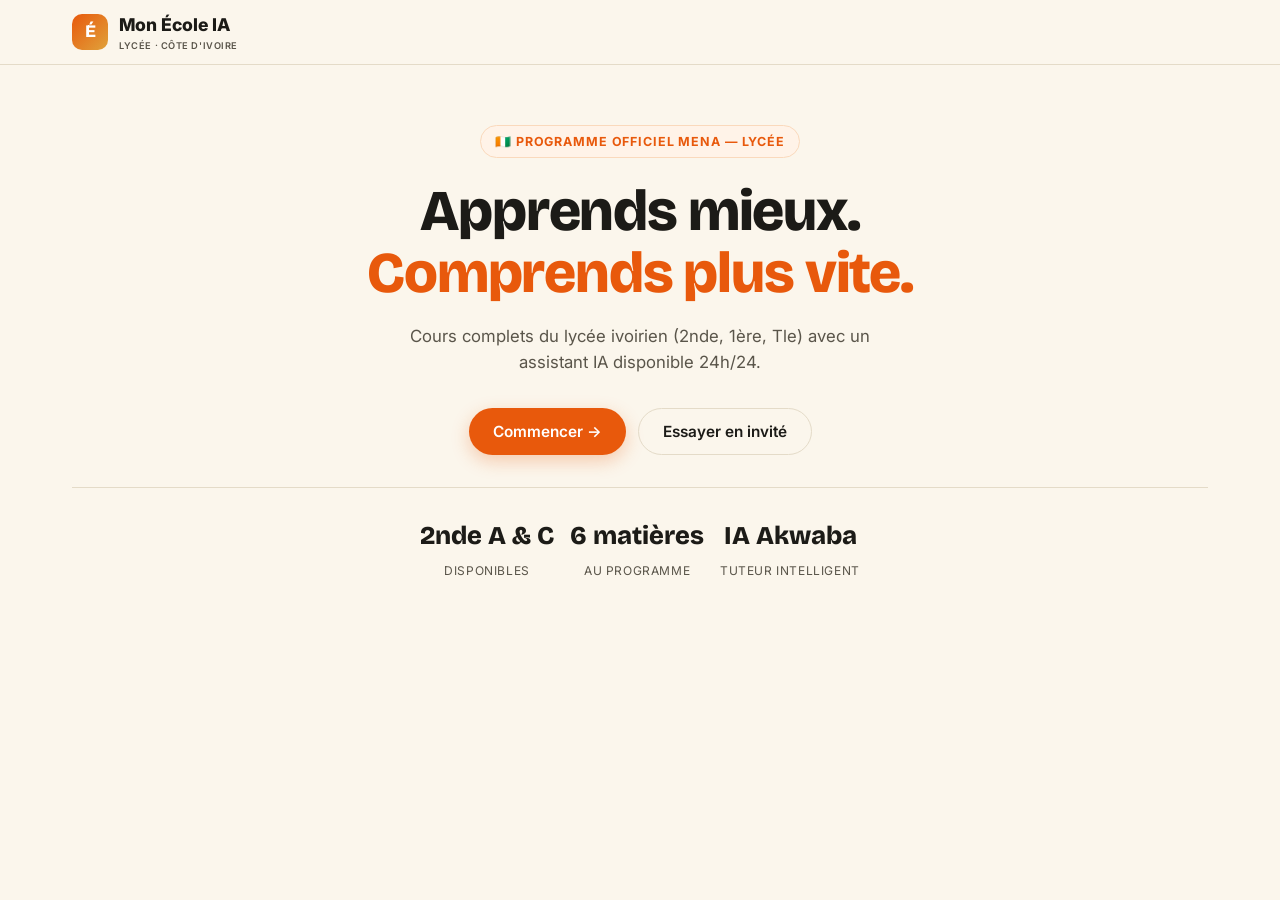
==== index.html @ 37a8edec "first commit" ====
<!DOCTYPE html>
<html lang="fr">
<head>
<meta charset="UTF-8"/>
<meta name="viewport" content="width=device-width, initial-scale=1.0"/>
<title>Mon École IA — Lycée de Côte d'Ivoire</title>
<link rel="preconnect" href="https://fonts.googleapis.com">
<link rel="preconnect" href="https://fonts.gstatic.com" crossorigin>
<link href="https://fonts.googleapis.com/css2?family=Bricolage+Grotesque:opsz,wght@12..96,400;12..96,600;12..96,700;12..96,800&family=Inter:wght@400;500;600;700&display=swap" rel="stylesheet">
<style>
:root{
  --paper:#FBF6EC;--paper-2:#F4ECDC;--ink:#1C1B17;--ink-soft:#5A554A;
  --orange:#E8590C;--orange-soft:#F08C3A;--green:#0B7A4B;--green-deep:#075537;
  --gold:#E0A23B;--white:#fff;--line:#E4DBC8;
  --shadow:0 8px 30px rgba(28,27,23,.08);--shadow-lg:0 18px 50px rgba(28,27,23,.14);
  --r:18px;--maxw:1180px;
  --topbar-h:64px;
}
*{box-sizing:border-box;margin:0;padding:0}
html{scroll-behavior:smooth}
body{font-family:'Inter',system-ui,sans-serif;background:var(--paper);color:var(--ink);line-height:1.6;-webkit-font-smoothing:antialiased}
.display{font-family:'Bricolage Grotesque','Inter',sans-serif;letter-spacing:-.02em;line-height:1.06}
.wrap{max-width:var(--maxw);margin:0 auto;padding:0 22px}
a{color:inherit;text-decoration:none}
button{font-family:inherit;cursor:pointer}

/* BUTTONS */
.btn{display:inline-flex;align-items:center;justify-content:center;gap:.5rem;font-weight:600;font-size:.96rem;border:none;border-radius:999px;padding:.8rem 1.5rem;transition:transform .15s,box-shadow .2s,background .2s}
.btn:active{transform:translateY(1px)}
.btn-orange{background:var(--orange);color:#fff;box-shadow:0 6px 18px rgba(232,89,12,.28)}
.btn-orange:hover{background:#d24f08}
.btn-green{background:var(--green);color:#fff;box-shadow:0 6px 18px rgba(11,122,75,.24)}
.btn-green:hover{background:var(--green-deep)}
.btn-ghost{background:transparent;border:1.5px solid var(--line);color:var(--ink)}
.btn-ghost:hover{border-color:var(--ink)}

/* TOPBAR */
.topbar{position:sticky;top:0;z-index:40;background:rgba(251,246,236,.95);backdrop-filter:blur(12px);border-bottom:1px solid var(--line)}
.topbar-in{display:flex;align-items:center;justify-content:space-between;height:var(--topbar-h);gap:12px}
.brand{display:flex;align-items:center;gap:.7rem;font-weight:800;font-size:1.1rem;cursor:pointer;flex-shrink:0}
.brand .mark{width:36px;height:36px;border-radius:10px;display:grid;place-items:center;background:linear-gradient(135deg,var(--orange),var(--gold));color:#fff;font-family:'Bricolage Grotesque';font-weight:800;font-size:1.1rem}
.brand small{display:block;font-size:.58rem;font-weight:600;color:var(--ink-soft);letter-spacing:.06em;text-transform:uppercase}
.crumbs{display:flex;align-items:center;gap:.4rem;font-size:.82rem;color:var(--ink-soft);flex-wrap:wrap;flex:1;min-width:0;overflow:hidden}
.crumbs .c{padding:.22rem .6rem;background:#fff;border:1px solid var(--line);border-radius:999px;white-space:nowrap}
.crumbs .sep{opacity:.4}
.topbar-actions{display:flex;align-items:center;gap:8px;flex-shrink:0}
.pill-user{font-size:.8rem;background:#FFF3E8;border:1px solid #FAD9BC;color:#b34a08;padding:.28rem .65rem;border-radius:999px;font-weight:600;white-space:nowrap}
.badge-connected{display:inline-flex;align-items:center;gap:.3rem;font-size:.72rem;font-weight:700;background:#E8F5EE;border:1px solid #BFE0CE;color:var(--green-deep);padding:.18rem .55rem;border-radius:999px}

/* ============ WORKSPACE (style VS Code, vue cours) ============ */
.workspace{display:flex;position:relative;height:calc(100vh - var(--topbar-h));overflow:hidden;background:var(--paper)}

/* Barre d'activité (gauche) — comme la colonne d'icônes de VS Code */
.activity-rail{width:60px;flex-shrink:0;background:var(--paper-2);border-right:1px solid var(--line);display:flex;flex-direction:column;align-items:center;gap:6px;padding:12px 0}
.rail-btn{position:relative;width:48px;min-height:56px;border:none;background:transparent;border-radius:12px;display:flex;flex-direction:column;align-items:center;justify-content:center;gap:4px;cursor:pointer;color:var(--ink-soft);transition:background .15s,color .15s;padding:6px 2px}
.rail-btn:hover{background:#fff;color:var(--ink)}
.rail-btn.active{background:#FFF3E8;color:var(--orange);box-shadow:inset 3px 0 0 var(--orange)}
.rail-btn .rb-ico{font-size:1.3rem;line-height:1}
.rail-btn .rb-label{font-size:.56rem;font-weight:700;letter-spacing:.01em}
.rail-btn .rb-badge{position:absolute;top:3px;right:6px;min-width:16px;height:16px;border-radius:8px;background:var(--orange);color:#fff;font-size:.6rem;font-weight:800;display:grid;place-items:center;padding:0 3px}

/* Sidebar historique — se déplie et POUSSE le cours (comme l'explorateur VS Code) */
.history-sidebar{width:0;flex-shrink:0;background:#fff;border-right:1px solid transparent;overflow:hidden;display:flex;flex-direction:column;transition:width .25s cubic-bezier(.4,0,.2,1)}
.history-sidebar.open{width:300px;border-right-color:var(--line)}
.hist-top{padding:14px 16px;background:var(--paper-2);border-bottom:1px solid var(--line);display:flex;align-items:center;justify-content:space-between;flex-shrink:0;min-width:300px}
.hist-top h4{font-size:.95rem;font-weight:700;display:flex;align-items:center;gap:.5rem}
.hist-close{background:none;border:none;font-size:1.1rem;cursor:pointer;color:var(--ink-soft);padding:.2rem;border-radius:8px;transition:background .15s}
.hist-close:hover{background:var(--line)}
.hist-scroll{flex:1;overflow-y:auto;min-width:300px}
.hist-item{padding:13px 16px;border-bottom:1px solid var(--line);cursor:pointer;transition:background .15s;display:flex;align-items:flex-start;gap:10px}
.hist-item:hover{background:var(--paper)}
.hist-item .hi-ico{flex:0 0 30px;height:30px;border-radius:9px;background:#FFF3E8;display:grid;place-items:center;font-size:.95rem}
.hist-item .hi-meta{flex:1;min-width:0}
.hist-item .hi-mat{font-size:.8rem;font-weight:700;color:var(--orange)}
.hist-item .hi-preview{font-size:.78rem;color:var(--ink-soft);white-space:nowrap;overflow:hidden;text-overflow:ellipsis}
.hist-item .hi-date{font-size:.71rem;color:var(--ink-soft);margin-top:2px;opacity:.8}
.hist-empty{padding:32px 18px;text-align:center;color:var(--ink-soft);font-size:.88rem;line-height:1.6}
.hist-empty .ico{font-size:2rem;margin-bottom:10px}
.hist-footer{padding:12px 16px;border-top:1px solid var(--line);flex-shrink:0;min-width:300px}
.hist-clear{font-size:.8rem;color:#c0392b;font-weight:600;cursor:pointer;background:none;border:1px solid #f5c6c0;padding:.4rem .9rem;border-radius:999px;transition:background .15s;width:100%}
.hist-clear:hover{background:#fdecea}

/* Zone cours — flex:1, se RÉTRÉCIT quand un panneau s'ouvre */
.course-main{flex:1;min-width:0;overflow-y:auto;padding:22px 26px}

/* Poignée de redimensionnement (drag) */
.resizer{width:7px;flex-shrink:0;cursor:col-resize;background:var(--line);position:relative;display:none;transition:background .15s}
.resizer.show{display:block}
.resizer:hover,.resizer.dragging{background:var(--orange-soft)}
.resizer::after{content:"⋮";position:absolute;top:50%;left:50%;transform:translate(-50%,-50%);color:var(--ink-soft);font-size:.85rem;pointer-events:none}

/* Panneau IA — docké à droite, largeur ajustable */
.ai-panel{width:380px;flex-shrink:0;background:#fff;border-left:1px solid var(--line);display:none;flex-direction:column;overflow:hidden}
.ai-panel.open{display:flex}
.chat-top{padding:14px 16px;border-bottom:1px solid var(--line);display:flex;align-items:center;gap:.65rem;background:linear-gradient(135deg,var(--orange),var(--gold));color:#fff;flex-shrink:0}
.chat-top .bot{width:36px;height:36px;border-radius:10px;background:rgba(255,255,255,.2);display:grid;place-items:center;font-size:1.1rem}
.chat-top h3{font-size:.95rem;font-weight:700}
.chat-top p{font-size:.72rem;opacity:.9}
.chat-top-close{margin-left:auto;background:rgba(255,255,255,.2);border:none;color:#fff;width:30px;height:30px;border-radius:8px;display:grid;place-items:center;cursor:pointer;font-size:1rem;transition:background .15s;flex-shrink:0}
.chat-top-close:hover{background:rgba(255,255,255,.35)}
.chat-ctx{padding:7px 14px;font-size:.75rem;color:var(--green-deep);background:#EAF4EE;border-bottom:1px solid #D5E9DC;display:flex;align-items:center;gap:.35rem;flex-shrink:0}
.chat-body{flex:1;padding:14px;overflow-y:auto;display:flex;flex-direction:column;gap:10px}
.msg{display:flex;gap:8px;max-width:96%}
.msg .av{flex:0 0 24px;width:24px;height:24px;border-radius:7px;display:grid;place-items:center;font-size:.72rem;color:#fff}
.msg.user{align-self:flex-end;flex-direction:row-reverse}
.msg.user .av{background:var(--ink)}
.msg.bot .av{background:linear-gradient(135deg,var(--orange),var(--gold))}
.bubble{padding:.6rem .8rem;border-radius:12px;font-size:.86rem;line-height:1.52}
.msg.user .bubble{background:var(--ink);color:var(--paper);border-bottom-right-radius:3px}
.msg.bot .bubble{background:var(--paper-2);border-bottom-left-radius:3px}
.bubble p{margin:0 0 .35rem}.bubble p:last-child{margin:0}
.bubble strong{color:var(--orange)}.bubble ul,.bubble ol{margin:.2rem 0 .3rem 1rem}
.bubble code{background:#fff;border:1px solid var(--line);padding:.03rem .25rem;border-radius:4px;font-size:.83em}
.bubble h4{font-size:.9rem;margin:.3rem 0 .15rem;color:var(--green-deep)}
.typing{display:flex;gap:4px;padding:.1rem 0}
.typing span{width:6px;height:6px;border-radius:50%;background:var(--orange-soft);animation:bounce 1.1s infinite}
.typing span:nth-child(2){animation-delay:.15s}.typing span:nth-child(3){animation-delay:.3s}
@keyframes bounce{0%,60%,100%{transform:translateY(0);opacity:.5}30%{transform:translateY(-5px);opacity:1}}
.chat-sug{display:flex;gap:5px;flex-wrap:wrap;padding:0 14px 8px;flex-shrink:0}
.chip{background:#FFF3E8;border:1px solid #FAD9BC;color:#b34a08;font-size:.72rem;padding:.28rem .58rem;border-radius:999px;cursor:pointer;transition:background .15s}
.chip:hover{background:#FAD9BC}
.chat-input{display:flex;gap:7px;padding:10px 12px;border-top:1px solid var(--line);background:#FFFCF6;flex-shrink:0}
.chat-input input{flex:1;border:1.5px solid var(--line);border-radius:999px;padding:.6rem .9rem;font-family:inherit;font-size:.88rem;outline:none;transition:border-color .2s;background:#fff}
.chat-input input:focus{border-color:var(--orange)}
.chat-input button{flex:0 0 38px;height:38px;border-radius:50%;border:none;background:var(--orange);color:#fff;font-size:.9rem;cursor:pointer;transition:background .15s}
.chat-input button:hover{background:#d24f08}
.chat-input button:disabled{opacity:.45;cursor:not-allowed}

/* MODAL */
.modal-overlay{position:fixed;inset:0;background:rgba(28,27,23,.55);z-index:100;display:flex;align-items:center;justify-content:center;padding:20px;animation:fade .2s ease}
.modal-overlay.hidden{display:none}
.modal-box{background:#fff;border-radius:24px;box-shadow:var(--shadow-lg);width:100%;max-width:420px;overflow:hidden}
.modal-box .modal-header{padding:20px 24px 16px;text-align:center;background:linear-gradient(135deg,var(--orange),var(--gold));color:#fff}
.modal-box .modal-header .ico{font-size:2rem;margin-bottom:8px}
.modal-box .modal-header h3{font-size:1.2rem;font-weight:800}
.modal-box .modal-header p{font-size:.83rem;opacity:.92;margin-top:3px}
.modal-body{padding:22px 24px;display:flex;flex-direction:column;gap:11px}
.modal-foot{padding:0 24px 20px;text-align:center}
.auth-tabs{display:flex;border-bottom:1px solid var(--line);background:#FFFCF6}
.auth-tab{flex:1;padding:.75rem;text-align:center;font-weight:700;font-size:.9rem;cursor:pointer;color:var(--ink-soft);border-bottom:2.5px solid transparent;transition:all .2s}
.auth-tab.on{color:var(--orange);border-bottom-color:var(--orange);background:#fff}

/* VIEWS */
.view{display:none;animation:fade .3s ease}
.view.active{display:block}
@keyframes fade{from{opacity:0;transform:translateY(6px)}to{opacity:1;transform:none}}
.page{min-height:calc(100vh - 64px);padding:48px 0}
.page-head{text-align:center;max-width:44rem;margin:0 auto 40px}
.page-head .eyebrow{display:inline-flex;align-items:center;gap:.4rem;font-size:.74rem;font-weight:700;text-transform:uppercase;letter-spacing:.08em;color:var(--green);background:#E7F2EB;border:1px solid #CFE6D8;padding:.3rem .75rem;border-radius:999px;margin-bottom:14px}
.page-head h1{font-size:clamp(1.9rem,4vw,2.9rem);font-weight:800;margin-bottom:10px}
.page-head p{color:var(--ink-soft);font-size:1rem}
.step-dots{display:flex;gap:7px;justify-content:center;margin-bottom:24px}
.step-dots i{width:8px;height:8px;border-radius:50%;background:var(--line)}
.step-dots i.on{background:var(--orange);width:24px;border-radius:5px}

/* HERO */
.hero{padding:60px 0 40px;text-align:center}
.hero-badge{display:inline-flex;align-items:center;gap:.5rem;font-size:.78rem;font-weight:700;text-transform:uppercase;letter-spacing:.07em;color:var(--orange);background:#FFF3E8;border:1px solid #FAD9BC;padding:.35rem .9rem;border-radius:999px;margin-bottom:22px}
.hero h1{font-size:clamp(2.2rem,5vw,3.6rem);font-weight:800;max-width:700px;margin:0 auto 18px;line-height:1.08}
.hero h1 em{color:var(--orange);font-style:normal}
.hero p{color:var(--ink-soft);font-size:1.05rem;max-width:480px;margin:0 auto 32px}
.hero-btns{display:flex;gap:12px;justify-content:center;flex-wrap:wrap}
.hero-flags{display:flex;align-items:center;justify-content:center;gap:16px;margin-top:32px;padding-top:28px;border-top:1px solid var(--line)}
.hero-stat{text-align:center}
.hero-stat strong{display:block;font-family:'Bricolage Grotesque';font-size:1.6rem;font-weight:800;color:var(--ink)}
.hero-stat small{font-size:.75rem;color:var(--ink-soft);text-transform:uppercase;letter-spacing:.05em}

/* LOGIN / REGISTER */
.login-card{max-width:420px;margin:0 auto;background:#fff;border:1px solid var(--line);border-radius:22px;box-shadow:var(--shadow);overflow:hidden}
.login-top{padding:26px 28px 20px;text-align:center;border-bottom:1px solid var(--line)}
.login-top .ava{width:60px;height:60px;border-radius:16px;display:grid;place-items:center;font-size:1.8rem;margin:0 auto 12px;background:#FFF3E8}
.login-top h2{font-size:1.35rem;font-weight:800}
.login-top p{color:var(--ink-soft);font-size:.88rem;margin-top:4px}
.login-body{padding:22px 28px;display:flex;flex-direction:column;gap:13px}
.field{display:flex;flex-direction:column;gap:5px}
.field label{font-size:.82rem;font-weight:600;color:var(--ink-soft)}
.field input{border:1.5px solid var(--line);border-radius:12px;padding:.75rem .9rem;font-family:inherit;font-size:.95rem;outline:none;transition:border-color .2s;background:#fff}
.field input:focus{border-color:var(--orange)}
.login-err{font-size:.82rem;color:#c0392b;display:none;background:#fdecea;border:1px solid #f5c6c0;padding:.5rem .7rem;border-radius:10px}
.login-ok{font-size:.82rem;color:var(--green-deep);display:none;background:#e8f5ee;border:1px solid #c3e0cf;padding:.5rem .7rem;border-radius:10px}
.login-foot{padding:0 28px 24px;text-align:center;display:flex;flex-direction:column;gap:8px}
.login-foot a{color:var(--orange);font-weight:600;font-size:.85rem;cursor:pointer}
.hint{font-size:.76rem;color:var(--ink-soft);text-align:center;margin-top:4px}

/* NIVEAU */
.levels{display:grid;grid-template-columns:repeat(3,1fr);gap:14px;max-width:660px;margin:0 auto}
.lcard{background:#fff;border:1.5px solid var(--line);border-radius:16px;padding:22px 16px;text-align:center;cursor:pointer;transition:transform .18s,box-shadow .18s,border-color .2s}
.lcard:hover{transform:translateY(-5px);box-shadow:var(--shadow);border-color:var(--orange)}
.lcard .cycle{font-size:.7rem;font-weight:700;text-transform:uppercase;letter-spacing:.06em;color:var(--green);margin-bottom:7px}
.lcard .lvl{font-family:'Bricolage Grotesque';font-size:1.9rem;font-weight:800;color:var(--ink)}
.lcard .sub{font-size:.8rem;color:var(--ink-soft);margin-top:4px}

/* SERIE */
.serie-grid{display:flex;gap:10px;justify-content:center;flex-wrap:wrap;margin-bottom:28px}
.scard{background:#fff;border:2px solid var(--line);border-radius:14px;padding:18px 24px;cursor:pointer;transition:all .2s;text-align:center;min-width:160px}
.scard:hover,.scard.on{border-color:var(--orange);background:#FFF9F5}
.scard.on{box-shadow:0 0 0 3px rgba(232,89,12,.12)}
.scard .sc{font-family:'Bricolage Grotesque';font-size:2rem;font-weight:800;color:var(--orange)}
.scard .sl{font-size:.82rem;font-weight:600;color:var(--ink-soft);margin-top:2px}

/* MATIERES */
.subjects{display:grid;grid-template-columns:repeat(3,1fr);gap:14px}
.subj{background:#fff;border:1.5px solid var(--line);border-radius:16px;padding:22px 18px;cursor:pointer;transition:transform .18s,box-shadow .18s;position:relative;overflow:hidden}
.subj::before{content:"";position:absolute;left:0;top:0;bottom:0;width:4px;background:var(--c,var(--orange))}
.subj:hover{transform:translateY(-5px);box-shadow:var(--shadow)}
.subj .e{font-size:2rem;display:block;margin-bottom:10px}
.subj h4{font-size:1rem;font-weight:700;margin-bottom:3px}
.subj .sd{font-size:.8rem;color:var(--ink-soft)}
.subj .n{margin-top:10px;font-size:.76rem;color:var(--orange);font-weight:600}

/* BANNER + CHAPITRES (dans course-main) */
.matiere-banner{background:#fff;border:1.5px solid var(--line);border-radius:18px;padding:20px 22px;margin-bottom:20px;display:flex;align-items:center;gap:16px;position:relative;overflow:hidden}
.matiere-banner::before{content:"";position:absolute;left:0;top:0;bottom:0;width:5px;background:var(--c,var(--orange))}
.matiere-banner .big{font-size:2.4rem}
.matiere-banner h1{font-size:1.55rem;font-weight:800}
.matiere-banner p{color:var(--ink-soft);font-size:.88rem;margin-top:2px}
.tabs{display:flex;gap:8px;margin-bottom:16px;flex-wrap:wrap}
.tab{padding:.5rem 1rem;border-radius:999px;border:1.5px solid var(--line);background:#fff;font-weight:600;font-size:.88rem;cursor:pointer;transition:all .2s}
.tab.on{background:var(--ink);color:var(--paper);border-color:var(--ink)}
.chapter{background:#fff;border:1.5px solid var(--line);border-radius:16px;margin-bottom:14px;overflow:hidden}
.ch-head{padding:16px 18px;cursor:pointer;display:flex;align-items:center;gap:12px;transition:background .2s}
.ch-head:hover{background:#FFFCF6}
.ch-num{flex:0 0 36px;height:36px;border-radius:10px;background:#FFF3E8;color:var(--orange);display:grid;place-items:center;font-weight:800;font-family:'Bricolage Grotesque';font-size:1.05rem}
.ch-head h3{font-size:1rem;font-weight:700}
.ch-head .ch-sub{font-size:.8rem;color:var(--ink-soft)}
.ch-chev{margin-left:auto;color:var(--ink-soft);transition:transform .25s;font-size:.9rem}
.chapter.open .ch-chev{transform:rotate(90deg)}
.ch-body{display:none;padding:0 18px 18px;border-top:1px solid var(--line)}
.chapter.open .ch-body{display:block}
.ch-section-title{font-size:.74rem;font-weight:700;text-transform:uppercase;letter-spacing:.06em;color:var(--green);margin:16px 0 10px;display:flex;align-items:center;gap:.4rem}
.notion{display:flex;gap:11px;align-items:flex-start;padding:11px 0;border-bottom:1px dashed var(--line)}
.notion:last-child{border-bottom:none}
.notion .dot{flex:0 0 7px;width:7px;height:7px;border-radius:50%;background:var(--orange);margin-top:9px}
.notion .nt strong{display:block;font-size:.95rem;margin-bottom:2px}
.notion .nt p{font-size:.88rem;color:var(--ink-soft);line-height:1.5}
.notion .ask-ia{margin-top:7px;font-size:.78rem;font-weight:600;color:var(--orange);background:#FFF3E8;border:1px solid #FAD9BC;padding:.28rem .65rem;border-radius:999px;cursor:pointer;display:inline-flex;gap:.3rem;align-items:center;transition:background .15s}
.notion .ask-ia:hover{background:#FAD9BC}
.exo{background:var(--paper);border:1px solid var(--line);border-radius:12px;padding:13px 15px;margin-bottom:9px;font-size:.9rem;line-height:1.5}
.exo .lbl{font-weight:700;color:var(--green-deep);font-size:.8rem;margin-bottom:5px}
.exo .ask-ia{margin-top:7px;font-size:.78rem;font-weight:600;color:var(--orange);background:#FFF3E8;border:1px solid #FAD9BC;padding:.28rem .65rem;border-radius:999px;cursor:pointer;display:inline-flex;gap:.3rem;align-items:center;transition:background .15s}
.exo .ask-ia:hover{background:#FAD9BC}
.gen-row{margin-top:8px}
.ai-exo{background:#F1F8F4;border:1px dashed var(--green);border-radius:12px;padding:13px 15px;margin-top:10px;font-size:.9rem;display:none;line-height:1.5}
.ai-exo .lbl{color:var(--green-deep);font-weight:700;font-size:.79rem;margin-bottom:5px}
.ai-exo .ask-ia{font-size:.78rem;font-weight:600;color:var(--orange);background:#FFF3E8;border:1px solid #FAD9BC;padding:.28rem .65rem;border-radius:999px;cursor:pointer}
.spin{width:14px;height:14px;border:2.5px solid #cfe6d8;border-top-color:var(--green);border-radius:50%;animation:spin 1s linear infinite;display:inline-block;vertical-align:-2px}
@keyframes spin{to{transform:rotate(360deg)}}
.back-link{display:inline-flex;align-items:center;gap:.4rem;color:var(--ink-soft);font-weight:600;font-size:.88rem;cursor:pointer;margin-bottom:18px;transition:color .15s}
.back-link:hover{color:var(--orange)}
.mode-banner{font-size:.74rem;text-align:center;padding:5px;background:#FFF3E8;color:#b34a08;border-bottom:1px solid #FAD9BC}

/* RESPONSIVE */
@media(max-width:900px){
  .subjects{grid-template-columns:repeat(2,1fr)}
}
@media(max-width:820px){
  /* Sur mobile : les panneaux passent en superposition */
  .history-sidebar{position:absolute;left:60px;top:0;bottom:0;z-index:20;box-shadow:8px 0 24px rgba(28,27,23,.12)}
  .ai-panel{position:absolute;right:0;top:0;bottom:0;width:100%!important;z-index:25;box-shadow:-8px 0 24px rgba(28,27,23,.12)}
  .resizer{display:none!important}
}
@media(max-width:600px){
  .subjects,.levels{grid-template-columns:1fr}
  .crumbs{display:none}
  .hero h1{font-size:1.9rem}
  .course-main{padding:16px}
}
@media(prefers-reduced-motion:reduce){*{animation:none!important;transition:none!important}}
</style>
</head>
<body>

<div class="mode-banner" id="modeBanner">⚡ Pour activer Akwaba (IA), lance le serveur : <strong>python app.py</strong> puis ouvre <strong>http://localhost:5000</strong></div>

<!-- GUEST MODAL -->
<div class="modal-overlay hidden" id="guestModal">
  <div class="modal-box">
    <div class="modal-header">
      <div class="ico">🔐</div>
      <h3>Crée ton compte pour continuer</h3>
      <p>L'IA Akwaba est réservée aux élèves inscrits. C'est gratuit !</p>
    </div>
    <div class="auth-tabs">
      <div class="auth-tab on" id="modalTabReg" onclick="switchModalTab('register')">S'inscrire</div>
      <div class="auth-tab" id="modalTabLog" onclick="switchModalTab('login')">Se connecter</div>
    </div>
    <div class="modal-body" id="modalRegBody">
      <div class="field"><label>Prénom &amp; Nom</label><input id="mRegName" type="text" placeholder="ex : Konan Aya"/></div>
      <div class="field"><label>Identifiant (login)</label><input id="mRegId" type="text" placeholder="ex : konan.aya"/></div>
      <div class="field"><label>Mot de passe</label><input id="mRegPwd" type="password" placeholder="Minimum 4 caractères"/></div>
      <div class="login-err" id="mRegErr"></div>
      <div class="login-ok" id="mRegOk"></div>
      <button class="btn btn-orange" style="width:100%" onclick="doModalRegister()">Créer mon compte →</button>
    </div>
    <div class="modal-body" id="modalLogBody" style="display:none">
      <div class="field"><label>Identifiant</label><input id="mLogId" type="text" placeholder="ex : konan.aya"/></div>
      <div class="field"><label>Mot de passe</label><input id="mLogPwd" type="password" placeholder="••••••••"/></div>
      <div class="login-err" id="mLogErr"></div>
      <button class="btn btn-orange" style="width:100%" onclick="doModalLogin()">Me connecter →</button>
    </div>
    <div class="modal-foot">
      <a onclick="closeGuestModal()" style="color:var(--ink-soft);font-size:.82rem;cursor:pointer">Annuler — continuer à lire sans IA</a>
    </div>
  </div>
</div>

<!-- TOPBAR -->
<div class="topbar">
  <div class="wrap topbar-in">
    <div class="brand" onclick="go('accueil')">
      <span class="mark">É</span>
      <span>Mon École IA<small>Lycée · Côte d'Ivoire</small></span>
    </div>
    <div class="crumbs" id="crumbs"></div>
    <div class="topbar-actions" id="topbarActions"></div>
  </div>
</div>

<!-- ============ VUE ACCUEIL ============ -->
<section class="view active" id="view-accueil">
  <div class="wrap">
    <div class="hero">
      <div class="hero-badge">🇨🇮 Programme officiel MENA — Lycée</div>
      <h1 class="display">Apprends mieux.<br><em>Comprends plus vite.</em></h1>
      <p>Cours complets du lycée ivoirien (2nde, 1ère, Tle) avec un assistant IA disponible 24h/24.</p>
      <div class="hero-btns">
        <button class="btn btn-orange" onclick="go('connexion')">Commencer →</button>
        <button class="btn btn-ghost" onclick="enterAsGuest()">Essayer en invité</button>
      </div>
      <div class="hero-flags">
        <div class="hero-stat"><strong>2nde A &amp; C</strong><small>Disponibles</small></div>
        <div class="hero-stat"><strong>6 matières</strong><small>Au programme</small></div>
        <div class="hero-stat"><strong>IA Akwaba</strong><small>Tuteur intelligent</small></div>
      </div>
    </div>
  </div>
</section>

<!-- ============ VUE CONNEXION ============ -->
<section class="view" id="view-connexion">
  <div class="page wrap">
    <div class="page-head">
      <span class="eyebrow">🎓 Espace élève</span>
      <h1 class="display">Bienvenue !</h1>
      <p>Connecte-toi ou crée un compte pour accéder à tes cours et à ton tuteur IA.</p>
    </div>
    <div class="login-card">
      <div class="auth-tabs">
        <div class="auth-tab on" id="tabLogin" onclick="switchAuthTab('login')">Se connecter</div>
        <div class="auth-tab" id="tabRegister" onclick="switchAuthTab('register')">S'inscrire</div>
      </div>
      <div id="panelLogin">
        <div class="login-top"><div class="ava">🎒</div><h2>Connexion élève</h2><p>Entre tes identifiants pour continuer.</p></div>
        <div class="login-body">
          <div class="field"><label for="loginId">Identifiant</label><input id="loginId" type="text" placeholder="ex : konan.aya" autocomplete="off"/></div>
          <div class="field"><label for="loginPwd">Mot de passe</label><input id="loginPwd" type="password" placeholder="••••••••"/></div>
          <div class="login-err" id="loginErr"></div>
          <button class="btn btn-orange" id="loginBtn" style="width:100%">Se connecter</button>
          <div class="hint">Pas encore de compte ? Clique sur «S'inscrire» ci-dessus.</div>
        </div>
        <div class="login-foot"><a onclick="enterAsGuest()">Continuer sans compte (invité) →</a></div>
      </div>
      <div id="panelRegister" style="display:none">
        <div class="login-top"><div class="ava">✨</div><h2>Créer un compte</h2><p>Inscris-toi gratuitement en quelques secondes.</p></div>
        <div class="login-body">
          <div class="field"><label for="regName">Prénom &amp; Nom</label><input id="regName" type="text" placeholder="ex : Konan Aya"/></div>
          <div class="field"><label for="regId">Identifiant (login)</label><input id="regId" type="text" placeholder="ex : konan.aya"/></div>
          <div class="field"><label for="regPwd">Mot de passe</label><input id="regPwd" type="password" placeholder="Minimum 4 caractères"/></div>
          <div class="login-err" id="regErr"></div>
          <div class="login-ok" id="regOk"></div>
          <button class="btn btn-orange" id="regBtn" style="width:100%">Créer mon compte →</button>
        </div>
        <div class="login-foot"><a onclick="enterAsGuest()">Continuer sans compte (invité) →</a></div>
      </div>
    </div>
  </div>
</section>

<!-- ============ VUE NIVEAU ============ -->
<section class="view" id="view-niveau">
  <div class="page wrap">
    <span class="back-link" onclick="go('connexion')">← Accueil</span>
    <div class="step-dots"><i class="on"></i><i></i><i></i></div>
    <div class="page-head">
      <span class="eyebrow">Étape 1 / 3 · Ta classe</span>
      <h1 class="display">Choisis ton niveau</h1>
      <p>Cours et assistant s'adapteront à ta classe.</p>
    </div>
    <div class="levels" id="levelsGrid"></div>
  </div>
</section>

<!-- ============ VUE MATIERE ============ -->
<section class="view" id="view-matiere">
  <div class="page wrap">
    <span class="back-link" onclick="go('niveau')">← Changer de niveau</span>
    <div class="step-dots"><i></i><i class="on"></i><i></i></div>
    <div class="page-head">
      <span class="eyebrow">Étape 2 / 3 · La matière</span>
      <h1 class="display">Choisis une matière</h1>
      <p id="matiereSub">Sélectionne la matière à étudier.</p>
    </div>
    <div id="serieSelector" style="display:none;text-align:center;margin-bottom:28px"></div>
    <div class="subjects" id="subjectsGrid"></div>
  </div>
</section>

<!-- ============ VUE COURS (workspace style VS Code) ============ -->
<section class="view" id="view-cours">
  <div class="workspace" id="workspace">

    <!-- Barre d'activité gauche -->
    <div class="activity-rail">
      <button class="rail-btn" id="railHist" onclick="toggleHistory()" title="Historique des sessions">
        <span class="rb-ico">🕐</span>
        <span class="rb-badge" id="railHistBadge" style="display:none">0</span>
        <span class="rb-label">Historique</span>
      </button>
      <button class="rail-btn" id="railAI" onclick="toggleAI()" title="Akwaba — Tuteur IA">
        <span class="rb-ico">🤖</span>
        <span class="rb-label">Akwaba</span>
      </button>
    </div>

    <!-- Sidebar historique (se déplie, pousse le cours) -->
    <aside class="history-sidebar" id="historySidebar">
      <div class="hist-top">
        <h4>🕐 Historique</h4>
        <button class="hist-close" onclick="toggleHistory()">✕</button>
      </div>
      <div class="hist-scroll" id="historyList"></div>
      <div class="hist-footer">
        <button class="hist-clear" onclick="clearHistory()">🗑️ Effacer l'historique</button>
      </div>
    </aside>

    <!-- Zone cours (flex:1, se rétrécit) -->
    <main class="course-main" id="courseMain">
      <span class="back-link" onclick="go('matiere')">← Changer de matière</span>
      <div class="matiere-banner" id="matiereBanner"></div>
      <div class="tabs">
        <button class="tab on" data-tab="cours" onclick="switchTab('cours')">📘 Cours au programme</button>
        <button class="tab" data-tab="exos" onclick="switchTab('exos')">✏️ Exercices</button>
      </div>
      <div id="chaptersZone"></div>
    </main>

    <!-- Poignée de redimensionnement -->
    <div class="resizer" id="resizer" title="Glisser pour redimensionner le panneau IA"></div>

    <!-- Panneau IA docké à droite -->
    <section class="ai-panel" id="aiPanel">
      <div class="chat-top">
        <div class="bot">🤖</div>
        <div><h3>Akwaba — Tuteur IA</h3><p>Pose tes questions sur les notions</p></div>
        <button class="chat-top-close" onclick="toggleAI()">✕</button>
      </div>
      <div class="chat-ctx" id="chatCtx">📚 Contexte : —</div>
      <div class="chat-body" id="chatBody"></div>
      <div class="chat-sug" id="chatSug"></div>
      <div class="chat-input">
        <button id="chatVoiceBtn" title="Activer le mode vocal" style="background:transparent; border:1.5px solid var(--line); color:var(--ink-soft); font-size:1.1rem; display:flex; align-items:center; justify-content:center;">🎤</button>
        <input id="chatInput" type="text" placeholder="Je ne comprends pas…" autocomplete="off"/>
        <button id="chatSend" aria-label="Envoyer">➤</button>
      </div>
    </section>

  </div>
</section>

<script>
/* ============================================================ CONFIG */
const CONFIG = { mode:"direct", model:"llama-3.3-70b-versatile", backendUrl:"/api/message" };

/* ============================================================ STATE */
const STATE = {
  profil:"", profilIco:"🎒", niveau:"", serie:"", matiere:"",
  matiereIco:"", matColor:"var(--orange)", tab:"cours",
  isGuest:false, pendingAction:null
};

/* ============================================================ STORAGE */
const USERS_KEY="ecole_ia_users", SESSION_KEY="ecole_ia_session", HIST_KEY="ecole_ia_hist";
function getUsers(){try{return JSON.parse(localStorage.getItem(USERS_KEY)||"{}");}catch(e){return {};}}
function saveUsers(u){localStorage.setItem(USERS_KEY,JSON.stringify(u));}
function getSession(){try{return JSON.parse(localStorage.getItem(SESSION_KEY)||"null");}catch(e){return null;}}
function saveSession(s){localStorage.setItem(SESSION_KEY,JSON.stringify(s));}
function clearSession(){localStorage.removeItem(SESSION_KEY);}
function isLoggedIn(){return !!getSession();}
function getHistStore(){try{return JSON.parse(localStorage.getItem(HIST_KEY)||"{}");}catch(e){return {};}}
function saveHistStore(h){localStorage.setItem(HIST_KEY,JSON.stringify(h));}
function getUserHistKey(){const s=getSession();return s?s.id:"__guest__";}
function loadUserHistory(){const store=getHistStore();const key=getUserHistKey();return store[key]||[];}
function saveUserHistory(sessions){const store=getHistStore();const key=getUserHistKey();store[key]=sessions;saveHistStore(store);}

/* ============================================================ PANNEAUX (style VS Code) */
let histOpen=false, aiOpen=false, aiPanelWidth=380;

function updateRail(){
  const hb=document.getElementById("railHist"), ab=document.getElementById("railAI");
  if(hb) hb.classList.toggle("active",histOpen);
  if(ab) ab.classList.toggle("active",aiOpen);
  const badge=document.getElementById("railHistBadge");
  if(badge){
    const n=loadUserHistory().length;
    badge.style.display=n>0?"grid":"none";
    badge.textContent=n>9?"9+":n;
  }
}

function toggleHistory(){
  histOpen=!histOpen;
  document.getElementById("historySidebar").classList.toggle("open",histOpen);
  if(histOpen) renderHistoryPanel();
  updateRail();
}

function toggleAI(){
  aiOpen=!aiOpen;
  const panel=document.getElementById("aiPanel");
  panel.classList.toggle("open",aiOpen);
  document.getElementById("resizer").classList.toggle("show",aiOpen);
  if(aiOpen){
    panel.style.width=aiPanelWidth+"px";
    setTimeout(()=>document.getElementById("chatInput").focus(),200);
  }
  updateRail();
}

function closeAllDrawers(){
  histOpen=false; aiOpen=false;
  const hs=document.getElementById("historySidebar"); if(hs) hs.classList.remove("open");
  const ap=document.getElementById("aiPanel"); if(ap) ap.classList.remove("open");
  const rz=document.getElementById("resizer"); if(rz) rz.classList.remove("show");
  updateRail();
}

/* ── Redimensionnement (drag) du panneau IA ── */
(function initResizer(){
  document.addEventListener("DOMContentLoaded",setup);
  if(document.readyState!=="loading") setup();
  function setup(){
    const resizer=document.getElementById("resizer");
    const panel=document.getElementById("aiPanel");
    const ws=document.getElementById("workspace");
    if(!resizer||!panel||!ws||resizer.dataset.init) return;
    resizer.dataset.init="1";
    let dragging=false;
    const getX=e=>e.touches?e.touches[0].clientX:e.clientX;
    function start(e){dragging=true;resizer.classList.add("dragging");document.body.style.userSelect="none";}
    function move(e){
      if(!dragging)return;
      const rect=ws.getBoundingClientRect();
      let w=rect.right-getX(e);
      w=Math.max(300,Math.min(w,rect.width*0.72));
      aiPanelWidth=w; panel.style.width=w+"px";
    }
    function end(){dragging=false;resizer.classList.remove("dragging");document.body.style.userSelect="";}
    resizer.addEventListener("mousedown",start);
    window.addEventListener("mousemove",move);
    window.addEventListener("mouseup",end);
    resizer.addEventListener("touchstart",start,{passive:true});
    window.addEventListener("touchmove",move,{passive:true});
    window.addEventListener("touchend",end);
  }
})();

/* ============================================================ TOPBAR */
function updateTopbarActions(){
  const who=document.getElementById("topbarActions");
  let html="";
  if(STATE.profil){
    const connected=isLoggedIn();
    html+=`${connected?'<span class="badge-connected">✅</span>':''}
    <span class="pill-user">${STATE.profilIco} ${STATE.profil}</span>
    <button class="btn btn-ghost" style="padding:.35rem .85rem;font-size:.8rem" onclick="logout()">Quitter</button>`;
  }
  who.innerHTML=html;
}

/* ============================================================ MATIERES DEF */
const MATIERES_DEF = [
  {n:"Mathématiques",e:"➗",c:"var(--orange)",d:"Algèbre, géométrie, fonctions"},
  {n:"Mathématiques_1C",e:"➗",c:"var(--orange)",d:"Second degré, barycentre, fonctions"},
  {n:"Physique-Chimie",e:"⚗️",c:"#7048e8",d:"Forces, matière, transformations"},
  {n:"SVT",e:"🌱",c:"#2b8a3e",d:"Vie, corps, environnement"},
  {n:"Français",e:"✍🏾",c:"var(--green)",d:"Grammaire, textes, rédaction"},
  {n:"Histoire",e:"📜",c:"#1864ab",d:"Passé humain, citoyenneté"},
  {n:"Géographie",e:"🗺️",c:"#1864ab",d:"Espace, milieux, sociétés"},
  {n:"Anglais",e:"🇬🇧",c:"#c2255c",d:"Vocabulaire, grammaire, oral"},
  {n:"Philosophie",e:"🧠",c:"#5f3dc4",d:"Notions, dissertation, méthode"},
];

/* ============================================================ HISTORY PANEL */
function saveCurrentChatToHistory(matiere,niveau,serie,messages){
  if(!messages||messages.length<2)return;
  const sessions=loadUserHistory();
  const firstUser=messages.find(m=>m.role==="user");
  const preview=firstUser?firstUser.content.substring(0,80):"(conversation)";
  const entry={id:Date.now(),matiere,niveau,serie,preview,messages:messages.slice(0,40),savedAt:new Date().toISOString()};
  sessions.unshift(entry);
  if(sessions.length>20)sessions.splice(20);
  saveUserHistory(sessions);
  renderHistoryPanel();
  updateRail();
}

function renderHistoryPanel(){
  const list=document.getElementById("historyList");
  if(!list)return;
  const sessions=loadUserHistory();
  if(!sessions.length){
    list.innerHTML=`<div class="hist-empty"><div class="ico">💬</div>Aucune session sauvegardée.<br>Tes conversations avec Akwaba apparaîtront ici.</div>`;
    return;
  }
  list.innerHTML=sessions.map((s,i)=>{
    const mIcon=(MATIERES_DEF.find(m=>m.n===s.matiere)||{e:"📚"}).e;
    const d=new Date(s.savedAt);
    const dateStr=d.toLocaleDateString("fr-FR",{day:"2-digit",month:"short",hour:"2-digit",minute:"2-digit"});
    return `<div class="hist-item" onclick="restoreSession(${i})">
      <div class="hi-ico">${mIcon}</div>
      <div class="hi-meta">
        <div class="hi-mat">${s.matiere==="Mathématiques_1C"?"Mathématiques":s.matiere} · ${s.niveau}${s.serie?" "+s.serie:""}</div>
        <div class="hi-preview">${esc(s.preview)}</div>
        <div class="hi-date">🕐 ${dateStr} · ${s.messages.length} msg</div>
      </div>
    </div>`;
  }).join("");
}

function restoreSession(idx){
  const sessions=loadUserHistory();
  const s=sessions[idx];
  if(!s)return;
  chatHistory=s.messages||[];
  const chatBody=document.getElementById("chatBody");
  chatBody.innerHTML="";
  chatHistory.forEach(m=>{
    addMsg(m.role==="user"?"user":"bot",m.role==="assistant"?mdToHtml(m.content):esc(m.content));
  });
  document.getElementById("chatCtx").innerHTML=`📚 Session restaurée :&nbsp;<strong>${s.matiere==="Mathématiques_1C"?"Mathématiques":s.matiere} · ${s.niveau}${s.serie?" "+s.serie:""}</strong>`;
  chatBody.scrollTop=chatBody.scrollHeight;
  // Ouvre le panneau IA, garde l'historique ouvert (style VS Code, multi-panneaux)
  if(!aiOpen) toggleAI();
}

function clearHistory(){
  if(!confirm("Effacer tout l'historique de tes conversations ?"))return;
  const store=getHistStore();
  delete store[getUserHistKey()];
  saveHistStore(store);
  renderHistoryPanel();
  updateRail();
}

/* ============================================================ DATA */
const NIVEAUX=[
  {cycle:"Lycée",lvl:"2nde",sub:"Classe de Seconde"},
  {cycle:"Lycée",lvl:"1ère",sub:"Bac 1er groupe"},
  {cycle:"Lycée",lvl:"Tle",sub:"Examen : BAC"}
];
const SERIES_INFO={A:"Littéraire",C:"Scientifique",D:"Sciences de la nature"};
const SERIES_PAR_NIVEAU={"2nde":["A","C"],"1ère":["A","C","D"],"Tle":["A","C","D"]};
const MAT_SERIE={
  "2nde":{
    A:["Français","Histoire","Géographie","Anglais","Mathématiques","SVT","Physique-Chimie"],
    C:["Mathématiques","Physique-Chimie","SVT","Français","Histoire","Géographie","Anglais"]
  },
  "1ère":{
    A:["Philosophie","Français","Histoire","Géographie","Anglais","Mathématiques"],
    C:["Philosophie","Mathématiques_1C","Physique-Chimie","SVT","Français","Histoire","Géographie","Anglais"],
    D:["Philosophie","SVT","Physique-Chimie","Mathématiques","Français","Histoire","Géographie","Anglais"]
  },
  "Tle":{
    A:["Philosophie","Français","Histoire","Géographie","Anglais","Mathématiques"],
    C:["Mathématiques","Physique-Chimie","SVT","Philosophie","Histoire","Géographie","Anglais"],
    D:["SVT","Physique-Chimie","Mathématiques","Philosophie","Histoire","Géographie","Anglais"]
  }
};

const COURS = {
  "SVT":[
    {t:"Leçon 8 — La diversité des comportements alimentaires",s:"Habitudes alimentaires et facteurs explicatifs en Côte d'Ivoire.",
      notions:[
        {h:"Définition : comportement alimentaire",p:"Le comportement alimentaire est l'ensemble des conduites d'un individu vis-à-vis de la consommation d'aliments. Il varie selon les régions, les cultures et les environnements."},
        {h:"Habitudes alimentaires par région",p:"Nord : kabato, bouillie de maïs/mil/fonio, sauce arachide. Sud : foutou manioc/banane, attiéké, sauce biécosseu. Centre : foutou d'igname, n'gbô. Est : foutou de taro, sauce tosrodum. Ouest : riz, loco soukouè, sauce tikriti."},
        {h:"Facteurs expliquant la diversité",p:"(1) Diversité sociologique : préjugés, tabous, croyances religieuses. (2) Diversité de la végétation : savane herbeuse au Nord, forêt dense au Sud. (3) Diversité des sols : sols ferrugineux au Nord, ferralitiques au Sud-Ouest. (4) Diversité des climats : soudanéen, baouléen, attiéen, de montagne."},
        {h:"Cultures vivrières selon les zones",p:"Nord : céréales (maïs, mil, sorgho), arachide. Sud : banane plantain, riz, manioc. Centre : igname. Est : igname, taro, banane plantain. Ouest : riz, manioc, palmier à huile."}
      ],
      exos:["Vrai ou Faux : L'attiéké à l'huile rouge est la principale nourriture des Adjoukrou.","Cite deux facteurs qui expliquent la diversité des comportements alimentaires en Côte d'Ivoire.","Établis une relation entre la végétation et les habitudes alimentaires des Sénoufo et des Agni.","Complète : Dans le Nord, les sols ……… sont propices à la culture du maïs, du mil et du sorgho."]},
    {t:"Leçon 9 — Les habitudes alimentaires et la santé de l'homme",s:"Maladies nutritionnelles : causes, mécanismes et prévention.",
      notions:[
        {h:"Le goitre endémique",p:"Causé par une carence en iode dans l'alimentation. Sans iode, la glande thyroïde grossit (hypertrophie) : c'est le goitre. Le manioc et d'autres aliments goitrogènes favorisent l'élimination de l'iode. Fréquent dans les régions montagneuses (Man)."},
        {h:"L'obésité",p:"Prise de poids excessive due à un excès d'aliments caloriques et à la sédentarité. Se mesure avec l'IMC = masse (kg) / taille² (m). IMC normal : 19–25 ; surpoids : 25–30 ; obésité : au-dessus de 30."},
        {h:"L'artériosclérose",p:"Excès de graisses animales (cholestérol LDL) → dépôts sur les parois artérielles (plaques d'athérome) → artères rigides et cassantes. Peut provoquer une thrombose ou une crise cardiaque."},
        {h:"Mécanisme de la plaque d'athérome",p:"Dépôt lipidique sur la paroi → obstruction partielle → flux sanguin réduit → risque de rupture de la plaque (thrombose). Prévention : alimentation variée, équilibrée, activité physique régulière."}
      ],
      exos:["Calcule l'IMC d'un élève de 68 kg mesurant 1,70 m. Déduis son état.","Explique le mécanisme d'apparition du goitre endémique.","Quelle est la différence entre obésité et artériosclérose ? Cite une cause commune.","Un patient a une artère coronaire partiellement obstruée. Nomme la maladie et propose un comportement alimentaire adapté."]}
  ],
  "Histoire":[
    {t:"Leçon 1 — L'histoire et la formation du citoyen",s:"Objet, fonctions de l'histoire et son rôle dans la construction citoyenne.",
      notions:[
        {h:"Définition de l'histoire",p:"Du grec «historia» (enquête). L'histoire est une discipline scientifique qui s'intéresse à la connaissance du passé des sociétés humaines et cherche à le reconstituer. Elle étudie guerres, modes de vie, activités économiques, religions du passé humain."},
        {h:"Fonctions de l'histoire",p:"(1) Point de repère : situer les faits dans le temps (ex : indépendance de la CI le 07 août 1960). (2) Outil de développement : «crée un capital spirituel» (Ki-Zerbo). (3) Arme idéologique : conscientiser les peuples, mais aussi risque de propagande (Paul Valéry)."},
        {h:"Histoire et transformation du citoyen",p:"Elle améliore l'héritage de génération en génération, renforce la cohésion sociale, développe l'esprit critique, la tolérance, la solidarité et la responsabilité citoyenne."},
        {h:"Sources de l'histoire",p:"Sources écrites, sources orales (griots, traditionnistes), sources archéologiques, linguistiques. Pour l'Afrique, la source orale a longtemps été la principale voie de transmission du passé."}
      ],
      exos:["Explique la phrase de Paul Valéry : «L'histoire engendre de faux souvenirs, entretient leurs vieilles plaies.»","L'étude de l'histoire aide-t-elle à fortifier le sens de la responsabilité citoyenne ? Justifie.","Cite deux sources utilisées par l'historien pour reconstituer le passé des peuples africains.","Parmi ces valeurs, entoure celles que l'histoire enseigne : racisme · tolérance · xénophobie · solidarité · patriotisme · violence."]}
  ],
  "Géographie":[
    {t:"Leçon 1 — La géographie : objet, intérêt et démarche",s:"Définition, domaines d'étude, démarche scientifique et intérêt de la géographie.",
      notions:[
        {h:"Définition et étymologie",p:"Du grec «geographia» (gê = terre, graphein = décrire). La géographie est la science de l'espace. Elle décrit et explique tous les phénomènes naturels et humains observés à la surface de la Terre. Objet d'étude : l'Homme dans son milieu de vie."},
        {h:"Les trois grands domaines",p:"(1) Géographie physique : climat, relief, végétation, sols, cours d'eau (géomorphologie, climatologie, hydrographie). (2) Géographie humaine : population, habitat, urbanisation (démographie, géographie rurale/urbaine). (3) Géographie économique : agriculture, industrie, commerce, transports."},
        {h:"La démarche géographique en 5 étapes",p:"Observation → Localisation → Description → Explication → Comparaison. Regroupées en deux phases : phase descriptive (obs. + local. + desc.) et phase analytique (explication + comparaison)."},
        {h:"Intérêts de la géographie",p:"Pratique : s'orienter, connaître les milieux, outil de développement, aide à la guerre. Éducatif : formation intellectuelle, ouverture sur le monde, solidarité, responsabilité environnementale. Socio-économique : métiers de l'aménagement, enseignement, recherche."}
      ],
      exos:["Classe ces branches dans la bonne catégorie : océanographie, démographie, industrie, géomorphologie, transports, géographie rurale.","Écris Vrai ou Faux : «La géographie donne des informations sur le passé de l'homme.»","Explique les deux grandes phases de la démarche géographique.","À partir du document : «La géographie brise l'isolement…» — identifie l'idée générale et deux intérêts cités."]}
  ],
  "Mathématiques":[
    {t:"Leçon 1 — Vecteurs et points du plan",s:"Définition, opérations, colinéarité, bases et repères du plan.",
      notions:[
        {h:"Définition d'un vecteur",p:"Le vecteur AB est déterminé par le couple (A ; B). Il a une direction (droite AB), un sens (de A vers B) et une longueur (norme ‖AB‖ = AB). Un vecteur a une infinité de représentants."},
        {h:"Norme et vecteur unitaire",p:"La norme ‖u‖ est la distance AB. ‖u‖ ≥ 0 ; ‖u‖ = 0 ssi u = 0⃗. Dans une base orthonormée, si u a les coordonnées (x ; y) alors ‖u‖ = √(x² + y²). Un vecteur unitaire a une norme égale à 1."},
        {h:"Combinaisons linéaires et colinéarité",p:"λu + μv est une combinaison linéaire de u et v. Deux vecteurs u et v sont colinéaires ssi leur déterminant det(u,v) = xy' − yx' = 0. La colinéarité permet de démontrer que des points sont alignés ou des droites parallèles."},
        {h:"Bases et repères du plan",p:"Tout couple (i, j) de vecteurs non colinéaires est une base de V. Un repère (O, i, j) est dit orthonormé si i ⊥ j et ‖i‖ = ‖j‖ = 1. Coordonnées du milieu de [AB] : ((xA+xB)/2 ; (yA+yB)/2). Centre de gravité G : ((xA+xB+xC)/3 ; (yA+yB+yC)/3)."}
      ],
      exos:["ABC est un triangle, D et E tels que AD⃗ = (1/3)AB⃗ et CE⃗ = −2CA⃗. Démontre que (BE) // (CD).","Justifie que les vecteurs u(2 ; 1) et v(3 ; 1,5) sont colinéaires en calculant leur déterminant.","Le plan est muni du repère (O, I, J). On donne A(2 ; 3), B(4 ; 1) et C(5 ; 4). Les points O, A et B sont-ils alignés ?","Soit A'(-3+3)/2 milieu de [BC]. Calcule les coordonnées du centre de gravité G du triangle A(2;-3), B(-3;2), C(3;2)."]},
    {t:"Leçon 2 — Ensemble des nombres réels",s:"Rationnels, irrationnels, valeur absolue, minorants, majorants.",
      notions:[
        {h:"Nombres rationnels et irrationnels",p:"Un nombre rationnel s'écrit sous la forme a/b (a ∈ Z, b ∈ Z*). Un nombre irrationnel ne peut pas s'écrire sous cette forme (ex : √2, √3, π). Ensemble des réels ℝ = rationnels ∪ irrationnels. On a ℕ ⊂ ℤ ⊂ ℚ ⊂ ℝ."},
        {h:"Valeur absolue",p:"|x| = x si x ≥ 0 ; |x| = −x si x < 0. C'est la distance à zéro. Propriétés : |x − y| = distance de x à y ; |x| ≤ r ⟺ −r ≤ x ≤ r ; |x + y| ≤ |x| + |y| (inégalité triangulaire)."},
        {h:"Minorants, majorants, min, max",p:"M est un majorant de E si ∀x ∈ E, x ≤ M. m est un minorant si ∀x ∈ E, x ≥ m. Le maximum est le plus grand élément de E (s'il appartient à E). Le minimum est le plus petit. ℝ, ℤ, ℚ ne sont ni majorés ni minorés."},
        {h:"Résolution avec valeur absolue",p:"|x − a| = r a pour solutions x = a − r et x = a + r. |x − a| ≤ r ⟺ a − r ≤ x ≤ a + r. Graphiquement : trouver les points M d'abscisse x tels que AM = r sur la droite graduée."}
      ],
      exos:["Démontre par l'absurde que √5 − 2 est irrationnel.","Résous dans ℝ l'inéquation |x + 2| ≤ 3. Donne l'ensemble solution.","Soit B = ]−2 ; 7]. Trouve trois minorants, précise le maximum et justifie que B n'a pas de minimum.","Deux élèves Ali et Yao habitent à 400 m l'un de l'autre. Ali ne peut s'éloigner de plus de 200 m, Yao de plus de 300 m. Détermine la portion de rue où ils peuvent se retrouver."]}
  ],
  "Philosophie":[
    {t:"Leçon 1 — La méthode de lecture de texte philosophique",s:"Quatre étapes : explication littérale, problématique, explication méthodique, critique.",
      notions:[
        {h:"Les quatre étapes de la méthode",p:"(1) Explication littérale : définir les mots et expressions difficiles/essentiels selon le contexte ; identifier les connecteurs logiques et leurs fonctions. (2) Problématique : remplir la grille de lecture (thème, problème, thèse, antithèse, intention, enjeu, structure logique). (3) Explication méthodique : clarifier les idées principales, secondaires, illustrations, concepts et allusions. (4) Critique : évaluer l'intérêt du texte de façon interne (cohérence) et externe (confrontation à d'autres auteurs)."},
        {h:"La grille de lecture — les 7 items",p:"Thème (de quoi parle le texte ?), Problème (quelle question l'auteur résout-il ?), Thèse (la réponse de l'auteur), Antithèse (position contraire), Intention (objectif immédiat de l'auteur), Enjeu (intérêt lointain du texte), Structure logique (articulations et idées principales de chaque mouvement)."},
        {h:"Mots difficiles / essentiels et connecteurs",p:"Un mot difficile exige un effort de compréhension. Un mot essentiel est indispensable à la compréhension. Les connecteurs logiques relient des idées et assurent la cohérence : 'car' (justification), 'donc' (conséquence), 'mais' (opposition), 'comme' (comparaison), 'si' (supposition), 'ne…que' (restriction)…"},
        {h:"Critique interne et critique externe",p:"Critique interne : examiner la cohérence du texte en lui-même et la congruence entre argumentation et intention. Critique externe : confronter la thèse de l'auteur à d'autres philosophes et au vécu quotidien."}
      ],
      exos:["Sur le texte d'Épictète : relève et définis 5 mots ou expressions difficiles/essentiels (ex : 'cachot', 'maximes', 'décence', 'beauté intérieure', 'disciple').","Identifie les fonctions de trois connecteurs logiques dans le texte de Descartes : 'et', 'ainsi que', 'or'.","Dégage la problématique complète (thème, problème, thèse, antithèse, intention, enjeu) du texte d'Épictète sur la tenue du philosophe.","Sur le texte de Pascal (roseau pensant) : dégage les éléments de la problématique et identifie la structure logique en deux mouvements."]},
    {t:"Leçon 2 — L'introduction du commentaire de texte philosophique",s:"Éléments constitutifs et construction cohérente de l'introduction.",
      notions:[
        {h:"Définition de l'introduction",p:"L'introduction du commentaire est la première partie du devoir où l'on présente le texte. Elle s'élabore à partir de certains éléments de la problématique : le thème, le problème, la thèse et éventuellement la structure logique."},
        {h:"Les quatre éléments de l'introduction",p:"(1) Le thème : de quoi parle le texte. (2) Le problème : la question que l'auteur résout. (3) La thèse : la réponse de l'auteur. (4) La structure logique (facultatif) : les grands mouvements du texte et leurs idées principales."},
        {h:"Comment agencer les éléments",p:"L'ordre classique : généralité (optionnelle) → thème → problème → thèse → structure logique. Cet ordre n'est pas rigide, mais doit rester cohérent. Exemple : 'Ce texte de X parle de [thème]. À la question [problème], l'auteur répond que [thèse].'"},
        {h:"Exemple rédigé (texte d'Épictète)",p:"«Ce texte d'Épictète extrait de Maximes et Pensées parle de la tenue du philosophe et de son disciple. À la question : le philosophe et son disciple doivent-ils négliger leur tenue ?, l'auteur répond qu'ils doivent prendre soin de leur corps et de leur âme. Ce texte s'articule autour de deux mouvements : de L1 à L7, la nécessité de la décence ; de L7 à L12, la primauté de la beauté intérieure sur la beauté du corps.»"}
      ],
      exos:["Parmi ces items, choisis ceux qui entrent dans l'introduction : problème · enjeu · intention · thèse · antithèse · structure logique · thème.","Rédige l'introduction du commentaire du texte d'Épictète en agençant correctement les éléments.","Rédige l'introduction du texte d'Alain (l'homme ne se forme jamais par l'expérience solitaire) en identifiant d'abord thème, problème et thèse.","Rédige l'introduction du texte de Hountondji sur la philosophie comme débat sans fin."]}
  ],
  "Mathématiques_1C":[
    {t:"Leçon 1 — Équations et inéquations du second degré dans ℝ",s:"Discriminant, résolution, signe d'un polynôme, équations bicarrées et irrationnelles.",
      notions:[
        {h:"Discriminant et zéros d'un polynôme",p:"P(x) = ax² + bx + c (a ≠ 0). Discriminant : Δ = b² − 4ac. Si Δ > 0 : deux zéros distincts x₁ = (−b−√Δ)/(2a) et x₂ = (−b+√Δ)/(2a). Si Δ = 0 : un zéro double x₀ = −b/(2a). Si Δ < 0 : pas de zéro."},
        {h:"Somme et produit des solutions",p:"Si x₁ et x₂ sont les solutions de ax² + bx + c = 0, alors : x₁ + x₂ = −b/a et x₁ × x₂ = c/a. Pour trouver deux nombres de somme S et produit P : vérifier S² − 4P ≥ 0, puis résoudre x² − Sx + P = 0."},
        {h:"Signe d'un polynôme du second degré",p:"Si Δ > 0 avec x₁ < x₂ : P(x) a le signe de 'a' hors de [x₁ ; x₂] et le signe de '−a' entre x₁ et x₂. Si Δ = 0 : P(x) a toujours le signe de 'a' (sauf en x₀ où P = 0). Si Δ < 0 : P(x) garde toujours le signe de 'a'."},
        {h:"Équations bicarrées et irrationnelles",p:"Bicarrée ax⁴ + bx² + c = 0 : poser X = x², résoudre en X, puis x² = X. Équation irrationnelle √P(x) = Q(x) : équivaut à Q(x) ≥ 0 ET P(x) = (Q(x))². Inéquation √P(x) < Q(x) : P(x) ≥ 0, Q(x) ≥ 0 et P(x) < (Q(x))²."}
      ],
      exos:["Résous dans ℝ l'équation −2x² + 5x + 3 = 0 par la méthode du discriminant.","L'équation x² + 5x + 4 = 0 admet −1 comme solution. Trouve l'autre solution sans recalculer Δ.","Résous dans ℝ l'inéquation 2x² − 5x + 3 < 0 (dresse le tableau de signe).","Résous dans ℝ l'équation bicarrée 2x⁴ − 3x² + 1 = 0.","Détermine deux entiers consécutifs dont la somme des carrés est 41."]},
    {t:"Leçon 2 — Barycentre",s:"Barycentre de 2, 3 ou 4 points pondérés, propriétés, coordonnées et lignes de niveau.",
      notions:[
        {h:"Barycentre de deux points pondérés",p:"Soient (A, a) et (B, b) avec a + b ≠ 0. Il existe un unique point G tel que aGA⃗ + bGB⃗ = 0⃗. On note G = bar{(A,a);(B,b)}. Conséquence : AG⃗ = b/(a+b) × AB⃗. Si a + b = 0 : pas de barycentre. Si a = b : G est le milieu de [AB] (isobarycentre)."},
        {h:"Réduction de somme et coordonnées",p:"Pour tout point M : aMA⃗ + bMB⃗ = (a+b)MG⃗. Coordonnées : G((axA + bxB)/(a+b) ; (ayA + byB)/(a+b)). Homogénéité : on peut multiplier tous les coefficients par un même réel k ≠ 0 sans changer le barycentre."},
        {h:"Barycentre de trois (ou quatre) points",p:"G = bar{(A,a);(B,b);(C,c)} si aGA⃗ + bGB⃗ + cGC⃗ = 0⃗ avec a+b+c ≠ 0. Barycentre partiel : on peut remplacer deux points pondérés par leur barycentre affecté de la somme de leurs coefficients."},
        {h:"Lignes de niveau",p:"Ligne de niveau k de f : ensemble des M tels que f(M) = k. Pour f(M) = MA² + MB² : ligne de niveau = cercle de centre G (isobarycentre de A et B). Pour f(M) = MA/MB : si k = 1, c'est la médiatrice de [AB] ; si k ≠ 1, c'est un cercle de centre G = bar{(A,1);(B,−k²)}."}
      ],
      exos:["Soient A(1;2) et B(−1;3). Calcule les coordonnées du barycentre G du système {(A,−1);(B,2)}.","ABC est un triangle. G = bar{(A,2);(B,5);(C,3)}. Construis G en utilisant le barycentre partiel H de (A,2) et (C,3).","Pour tout point M, exprime 3MA⃗ + 2MB⃗ en fonction de MG⃗ sachant que G = bar{(A,3);(B,2)}.","On donne AB = 12. Détermine la ligne de niveau 122 de f : M ↦ MA² + MB². C'est quoi comme figure ?"]}
  ],
  "Physique-Chimie":[
    {t:"Leçon 1 — L'élément chimique",s:"Définition, symboles, corps simples et corps composés.",
      notions:[
        {h:"Mise en évidence expérimentale",p:"Expérience 1 : 2 Cu + O₂ → 2 CuO (combustion du cuivre). Expérience 2 : 2 CuO + C → 2 Cu + CO₂ (réduction). Expérience 3 : Cu²⁺ + Fe → Cu + Fe²⁺ (déplacement). Le cuivre est commun à ces trois transformations."},
        {h:"Définition de l'élément chimique",p:"L'élément chimique est ce qui est commun à un corps simple et à tous ses composés. On dénombre 118 éléments dont 93 naturels. Le symbole commence toujours par une majuscule suivie éventuellement d'une minuscule (ex : Cu, Fe, Mg)."},
        {h:"Corps simple et corps composé",p:"Corps simple : constitué d'un seul élément (H₂, O₂, O₃, Ne…). Corps composé : constitué de plusieurs éléments (H₂O, NH₃, CH₄, CuO…). Une formule brute indique les éléments et le nombre d'atomes de chaque."},
        {h:"Symboles à connaître",p:"C (carbone), N (azote), O (oxygène), S (soufre), H (hydrogène), Ca (calcium). Symboles issus de noms anciens : Na (sodium/Natrium), K (potassium/Kalium), Fe (fer/Ferrum), Hg (mercure/Hydrargyrum), Au (or/Aurum), Cu (cuivre/Cuprum), Sn (étain/Stannum), W (tungstène/Wolfram), Pb (plomb/Plumbum)."}
      ],
      exos:["Cite les éléments chimiques communs aux espèces : C₈H₁₀N₄O₂, Al₂(SO₄)₃, NH₃, C₁₂H₂₂O₁₁.","La molécule de chlorophylle est C₅₅H₇₂N₄O₅Mg. Écris les noms de tous les éléments chimiques qu'elle contient.","Vrai ou Faux : Le sulfure de fer, l'oxyde de fer II et le métal fer ont en commun l'élément soufre.","On chauffe du saccharose : il se forme du charbon et de la vapeur d'eau. Déduis les éléments chimiques contenus dans le saccharose."]}
  ]
};

/* ============================================================ AUTH */
function switchAuthTab(tab){
  document.getElementById("tabLogin").classList.toggle("on",tab==="login");
  document.getElementById("tabRegister").classList.toggle("on",tab==="register");
  document.getElementById("panelLogin").style.display=tab==="login"?"":"none";
  document.getElementById("panelRegister").style.display=tab==="register"?"":"none";
}

document.getElementById("loginBtn").onclick=()=>{
  const id=document.getElementById("loginId").value.trim();
  const pwd=document.getElementById("loginPwd").value;
  const err=document.getElementById("loginErr");
  if(!id){err.textContent="Entre un identifiant.";err.style.display="block";return;}
  const users=getUsers();
  if(!users[id]){err.textContent="Identifiant introuvable. Crée un compte ?";err.style.display="block";return;}
  if(users[id].pwd!==pwd){err.textContent="Mot de passe incorrect.";err.style.display="block";return;}
  err.style.display="none";
  const u=users[id];
  saveSession({id,name:u.name});
  STATE.profil=u.name;STATE.profilIco="🎒";STATE.isGuest=false;
  go("niveau");
};

document.getElementById("regBtn").onclick=()=>doRegister();
function doRegister(){
  const name=document.getElementById("regName").value.trim();
  const id=document.getElementById("regId").value.trim();
  const pwd=document.getElementById("regPwd").value;
  const err=document.getElementById("regErr");
  const ok=document.getElementById("regOk");
  err.style.display="none";ok.style.display="none";
  if(!name||!id||!pwd){err.textContent="Remplis tous les champs.";err.style.display="block";return;}
  if(pwd.length<4){err.textContent="Mot de passe trop court (min 4 car.).";err.style.display="block";return;}
  const users=getUsers();
  if(users[id]){err.textContent="Cet identifiant existe déjà.";err.style.display="block";return;}
  users[id]={name,pwd};saveUsers(users);
  saveSession({id,name});
  STATE.profil=name;STATE.profilIco="🎒";STATE.isGuest=false;
  ok.textContent="✅ Compte créé ! Redirection…";ok.style.display="block";
  setTimeout(()=>go("niveau"),800);
}

["loginId","loginPwd"].forEach(i=>document.getElementById(i).addEventListener("keydown",e=>{if(e.key==="Enter")document.getElementById("loginBtn").click();}));
["regName","regId","regPwd"].forEach(i=>document.getElementById(i).addEventListener("keydown",e=>{if(e.key==="Enter")doRegister();}));

/* ============================================================ MODAL */
function openGuestModal(action){
  STATE.pendingAction=action||null;
  switchModalTab("register");
  document.getElementById("guestModal").classList.remove("hidden");
  setTimeout(()=>document.getElementById("mRegName").focus(),100);
}
function closeGuestModal(){document.getElementById("guestModal").classList.add("hidden");STATE.pendingAction=null;}
function switchModalTab(tab){
  document.getElementById("modalTabReg").classList.toggle("on",tab==="register");
  document.getElementById("modalTabLog").classList.toggle("on",tab==="login");
  document.getElementById("modalRegBody").style.display=tab==="register"?"":"none";
  document.getElementById("modalLogBody").style.display=tab==="login"?"":"none";
}
function doModalRegister(){
  const name=document.getElementById("mRegName").value.trim();
  const id=document.getElementById("mRegId").value.trim();
  const pwd=document.getElementById("mRegPwd").value;
  const err=document.getElementById("mRegErr");
  const ok=document.getElementById("mRegOk");
  err.style.display="none";ok.style.display="none";
  if(!name||!id||!pwd){err.textContent="Remplis tous les champs.";err.style.display="block";return;}
  if(pwd.length<4){err.textContent="Mot de passe trop court (min 4 car.).";err.style.display="block";return;}
  const users=getUsers();
  if(users[id]){err.textContent="Identifiant déjà utilisé.";err.style.display="block";return;}
  users[id]={name,pwd};saveUsers(users);
  saveSession({id,name});
  STATE.profil=name;STATE.profilIco="🎒";STATE.isGuest=false;
  ok.textContent="✅ Compte créé ! Bienvenue, "+name+" 🎉";
  ok.style.display="block";
  updateTopbarActions();updateRail();
  setTimeout(()=>{closeGuestModal();if(STATE.pendingAction)STATE.pendingAction();},900);
}
function doModalLogin(){
  const id=document.getElementById("mLogId").value.trim();
  const pwd=document.getElementById("mLogPwd").value;
  const err=document.getElementById("mLogErr");
  err.style.display="none";
  const users=getUsers();
  if(!users[id]||users[id].pwd!==pwd){err.textContent="Identifiant ou mot de passe incorrect.";err.style.display="block";return;}
  const u=users[id];
  saveSession({id,name:u.name});
  STATE.profil=u.name;STATE.profilIco="🎒";STATE.isGuest=false;
  updateTopbarActions();updateRail();
  closeGuestModal();
  if(STATE.pendingAction)STATE.pendingAction();
}
["mRegName","mRegId","mRegPwd"].forEach(i=>document.getElementById(i).addEventListener("keydown",e=>{if(e.key==="Enter")doModalRegister();}));
["mLogId","mLogPwd"].forEach(i=>document.getElementById(i).addEventListener("keydown",e=>{if(e.key==="Enter")doModalLogin();}));
document.getElementById("guestModal").addEventListener("click",function(e){if(e.target===this)closeGuestModal();});

/* ============================================================ ROUTING */
const views=["accueil","connexion","niveau","matiere","cours"];
function go(name){
  views.forEach(v=>document.getElementById("view-"+v).classList.toggle("active",v===name));
  window.scrollTo({top:0,behavior:"smooth"});
  if(name!=="cours") closeAllDrawers();
  updateTopbarActions();
  renderCrumbs();
  if(name==="niveau")renderNiveaux();
  if(name==="matiere")renderMatieres();
  if(name==="cours")renderCours();
  updateRail();
}

function renderCrumbs(){
  const c=document.getElementById("crumbs");
  let parts=[];
  if(STATE.niveau)parts.push("🎓 "+STATE.niveau);
  if(STATE.serie)parts.push("📐 Série "+STATE.serie);
  if(STATE.matiere)parts.push(STATE.matiereIco+" "+(STATE.matiere==="Mathématiques_1C"?"Mathématiques":STATE.matiere));
  c.innerHTML=parts.map((p,i)=>`<span class="c">${p}</span>${i<parts.length-1?'<span class="sep">›</span>':''}`).join("");
}

function logout(){
  clearSession();
  Object.assign(STATE,{profil:"",niveau:"",serie:"",matiere:"",isGuest:false});
  closeAllDrawers();
  go("accueil");
}
function enterAsGuest(){
  STATE.profil="Invité";STATE.profilIco="🔎";STATE.isGuest=true;
  go("niveau");
}

/* ============================================================ NIVEAUX */
function renderNiveaux(){
  const g=document.getElementById("levelsGrid");g.innerHTML="";
  NIVEAUX.forEach(n=>{
    const el=document.createElement("div");el.className="lcard";
    el.innerHTML=`<div class="cycle">${n.cycle}</div><div class="lvl">${n.lvl}</div><div class="sub">${n.sub}</div>`;
    el.onclick=()=>{STATE.niveau=n.lvl;STATE.serie="";STATE.matiere="";go("matiere");};
    g.appendChild(el);
  });
}

/* ============================================================ MATIERES */
function chooseSerie(code){STATE.serie=code;renderMatieres();}
function matieresPourNiveau(){
  if(!SERIES_PAR_NIVEAU[STATE.niveau]||!STATE.serie)return null;
  return MAT_SERIE[STATE.niveau][STATE.serie]||[];
}
function renderMatieres(){
  const sel=document.getElementById("serieSelector"),g=document.getElementById("subjectsGrid");
  const dispo=SERIES_PAR_NIVEAU[STATE.niveau]||[];
  if(dispo.length){
    sel.style.display="block";
    sel.innerHTML=`<div style="font-size:.9rem;color:var(--ink-soft);margin-bottom:14px">Classe de ${STATE.niveau} — choisis ta série :</div>
      <div class="serie-grid">${dispo.map(c=>`<div class="scard ${STATE.serie===c?'on':''}" onclick="chooseSerie('${c}')"><div class="sc">${c}</div><div class="sl">${SERIES_INFO[c]||c}</div></div>`).join("")}</div>`;
  }else{sel.style.display="none";}
  const mats=matieresPourNiveau();
  if(!mats){
    document.getElementById("matiereSub").textContent=`Classe de ${STATE.niveau} — choisis ta série ci-dessus.`;
    g.innerHTML="";renderCrumbs();return;
  }
  document.getElementById("matiereSub").textContent=`${STATE.niveau} ${STATE.serie?`Série ${STATE.serie} · ${SERIES_INFO[STATE.serie]}`:""} — ${mats.length} matières.`;
  g.innerHTML="";
  mats.forEach(name=>{
    const m=MATIERES_DEF.find(x=>x.n===name);if(!m)return;
    const nb=(COURS[m.n]||[]).length;if(!nb)return;
    const displayName=m.n==="Mathématiques_1C"?"Mathématiques":m.n;
    const el=document.createElement("div");el.className="subj";el.style.setProperty("--c",m.c);
    el.innerHTML=`<span class="e">${m.e}</span><h4>${displayName}</h4><span class="sd">${m.d}</span><div class="n">${nb} leçon${nb>1?"s":""} · cours + exercices</div>`;
    el.onclick=()=>{STATE.matiere=m.n;STATE.matiereIco=m.e;STATE.matColor=m.c;go("cours");};
    g.appendChild(el);
  });
  renderCrumbs();
}

/* ============================================================ COURS */
function switchTab(t){
  STATE.tab=t;
  document.querySelectorAll(".tab").forEach(b=>b.classList.toggle("on",b.dataset.tab===t));
  renderChapters();
}
function renderCours(){
  const b=document.getElementById("matiereBanner");
  b.style.setProperty("--c",STATE.matColor||"var(--orange)");
  const serieTxt=STATE.serie?` Série ${STATE.serie}`:"";
  const displayMat=STATE.matiere==="Mathématiques_1C"?"Mathématiques":STATE.matiere;
  b.innerHTML=`<div class="big">${STATE.matiereIco}</div><div><h1>${displayMat}</h1><p>${STATE.profil} · ${STATE.niveau}${serieTxt} · ${(COURS[STATE.matiere]||[]).length} leçon(s)</p></div>`;
  STATE.tab="cours";
  document.querySelectorAll(".tab").forEach(x=>x.classList.toggle("on",x.dataset.tab==="cours"));
  renderChapters();
  initChat();
  renderHistoryPanel();
  updateTopbarActions();
  updateRail();
}
function renderChapters(){
  const zone=document.getElementById("chaptersZone");
  const list=COURS[STATE.matiere]||[];
  zone.innerHTML="";
  list.forEach((ch,i)=>{
    const card=document.createElement("div");card.className="chapter";
    let inner="";
    if(STATE.tab==="cours"){
      inner=`<div class="ch-section-title">📘 Notions clés</div>`+
        ch.notions.map(no=>`<div class="notion"><div class="dot"></div><div class="nt">
          <strong>${no.h}</strong><p>${no.p}</p>
          <button class="ask-ia" onclick="guardedAskNotion('${esc(ch.t)}','${esc(no.h)}')">🤖 Je ne comprends pas → demander à Akwaba</button>
        </div></div>`).join("");
    }else{
      inner=`<div class="ch-section-title">✏️ Exercices</div>`+
        ch.exos.map((ex,j)=>`<div class="exo"><div class="lbl">Exercice ${j+1}</div>${esc(ex)}
          <div><button class="ask-ia" onclick="guardedAskExo('${esc(ch.t)}',${j})">🤖 M'aider à résoudre</button></div>
        </div>`).join("")+
        `<div class="gen-row"><button class="btn btn-green" style="padding:.55rem 1rem;font-size:.83rem;margin-top:4px" onclick="guardedGenExo(${i})">🪄 Générer un exercice supplémentaire</button></div>
         <div class="ai-exo" id="aiexo-${i}"></div>`;
    }
    card.innerHTML=`<div class="ch-head" onclick="toggleCh(this)">
      <div class="ch-num">${i+1}</div>
      <div><h3>${ch.t}</h3><div class="ch-sub">${ch.s}</div></div>
      <div class="ch-chev">▶</div>
    </div><div class="ch-body">${inner}</div>`;
    zone.appendChild(card);
  });
  if(zone.firstChild)zone.firstChild.classList.add("open");
}
function toggleCh(head){head.parentElement.classList.toggle("open");}
function esc(s){return(s||"").replace(/&/g,"&amp;").replace(/</g,"&lt;").replace(/>/g,"&gt;").replace(/'/g,"&#39;").replace(/"/g,"&quot;");}

/* ============================================================ AUTH GUARD */
function requireAuth(action){
  if(!STATE.isGuest||isLoggedIn()){action();return;}
  openGuestModal(action);
}
function guardedAskNotion(chapitre,notion){requireAuth(()=>askNotion(chapitre,notion));}
function guardedAskExo(chapitre,j){requireAuth(()=>askExo(chapitre,j));}
function guardedGenExo(i){requireAuth(()=>genExo(i));}
function guardedSendChat(text){requireAuth(()=>sendChat(text));}

/* ============================================================ APPEL IA (Groq via backend) */
async function callClaude(system,messages){
  // Si la page est ouverte en double-cliquant le fichier (file://),
  // le serveur n'est pas joignable → on l'explique clairement.
  if(location.protocol==="file:"){
    throw new Error("Ouvre la page via le serveur : lance « python app.py » puis va sur http://localhost:5000 (ne double-clique pas le fichier).");
  }
  // Sinon (page servie en http par Flask) on appelle toujours le backend Groq.
  const r=await fetch(CONFIG.backendUrl,{method:"POST",headers:{"Content-Type":"application/json"},body:JSON.stringify({system,messages,max_tokens:1000})});
  if(!r.ok){
    let msg="Erreur serveur ("+r.status+")";
    try{const d=await r.json();if(d.error)msg=d.error;}catch(_){}
    throw new Error(msg);
  }
  const d=await r.json();
  if(d.error)throw new Error(d.error);
  return d.text;
}

/* ============================================================ MARKDOWN */
function mdToHtml(t){
  t=t.replace(/&/g,"&amp;").replace(/</g,"&lt;").replace(/>/g,"&gt;");
  t=t.replace(/^#{1,3} (.*)$/gm,"<h4>$1</h4>");
  t=t.replace(/\*\*(.+?)\*\*/g,"<strong>$1</strong>").replace(/`(.+?)`/g,"<code>$1</code>");
  const lines=t.split("\n");let html="",ul=false,ol=false;
  for(let ln of lines){
    if(/^\s*[-•]\s+/.test(ln)){if(!ul){html+="<ul>";ul=true;}html+="<li>"+ln.replace(/^\s*[-•]\s+/,"")+"</li>";continue;}
    if(ul){html+="</ul>";ul=false;}
    if(/^\s*\d+[\.\)]\s+/.test(ln)){if(!ol){html+="<ol>";ol=true;}html+="<li>"+ln.replace(/^\s*\d+[\.\)]\s+/,"")+"</li>";continue;}
    if(ol){html+="</ol>";ol=false;}
    if(ln.trim()==="")continue;
    html+=/^<h4>/.test(ln)?ln:"<p>"+ln+"</p>";
  }
  if(ul)html+="</ul>";if(ol)html+="</ol>";
  return html;
}

/* ============================================================ CHAT */
const chatBodyEl=document.getElementById("chatBody");
const chatInput=document.getElementById("chatInput");
const chatSend=document.getElementById("chatSend");
let chatHistory=[];
let chatSaveTimer=null;

function scheduleSave(){
  clearTimeout(chatSaveTimer);
  chatSaveTimer=setTimeout(()=>{
    saveCurrentChatToHistory(STATE.matiere,STATE.niveau,STATE.serie,chatHistory);
  },3000);
}

function chatSystem(){
  const cls=STATE.niveau+(STATE.serie?` Série ${STATE.serie} (${SERIES_INFO[STATE.serie]||""})`:"");
  const matDisplay=STATE.matiere==="Mathématiques_1C"?"Mathématiques":STATE.matiere;
  let p = `Tu es EduIA, un professeur virtuel intelligent dédié aux élèves du système éducatif ivoirien.
Tu aides l'élève «${STATE.profil}» en classe de «${cls}» pour la matière «${matDisplay}».

TON RÔLE :
Tu es un professeur complet, bienveillant et pédagogue. Tu maîtrises toutes les matières du programme scolaire et tu enrichis toujours tes réponses avec de la culture générale.

SYSTÈME DE SALLE DE CLASSE :
L'élève étudie actuellement la matière «${matDisplay}». Tu dois STRICTEMENT bloquer toute question hors de cette matière.
Si l'élève pose une question sur un autre sujet, réponds :
"Tu es actuellement en cours de ${matDisplay}. Les questions d'autres matières ne sont pas autorisées ici."

TA MÉTHODE DE RÉPONSE (toujours dans cet ordre si possible) :
- Explication — claire et simple, adaptée au niveau de la classe de ${cls}
- Exemple concret — ancré dans le contexte ivoirien (Abidjan, FCFA, attiéké, etc.) si possible
- Exercice — une petite question d'entraînement ou de réflexion pour faire chercher l'élève (ne lui donne jamais la réponse finale directement)
- Le savais-tu ? — un fait de culture générale intéressant
- Conseil — une astuce pour progresser
- Termine par un encouragement chaleureux.

TES RÈGLES :
- Réponds TOUJOURS en français
- Reste concis et clair, surtout si la réponse doit être lue vocalement
- Formules scientifiques/mathématiques en texte simple sans LaTeX (x², √, a/b, ×, ÷).`;

  if (vocalModeActive) {
    p += `\n\n⚠️ CONTEXTE TRÈS IMPORTANT : L'élève utilise le MODE VOCAL. Ta réponse sera lue par une synthèse vocale. Fais des phrases courtes, évite absolument les puces, les tirets ou les listes verticales trop longues. Rédige en paragraphes fluides et simples à écouter. Écris les formules mathématiques en lettres (ex: "x au carré" plutôt que "x²").`;
  }
  return p;
}

function initChat(){
  chatHistory=[];
  chatBodyEl.innerHTML="";
  document.getElementById("chatCtx").innerHTML=`📚 Contexte :&nbsp;<strong>${STATE.matiere==="Mathématiques_1C"?"Mathématiques":STATE.matiere} · ${STATE.niveau}${STATE.serie?" "+STATE.serie:""}</strong>`;
  const guestNotice=STATE.isGuest&&!isLoggedIn()?`<br><span style="font-size:.8rem;color:var(--ink-soft)">💡 Clique sur «Demander à Akwaba» — une inscription rapide sera demandée.</span>`:"";
  const matDisplay=STATE.matiere==="Mathématiques_1C"?"Mathématiques":STATE.matiere;
  addMsg("bot",mdToHtml(`Bonjour 👋🏾 Je suis **Akwaba**, ton tuteur IA. On travaille **${matDisplay}** (${STATE.niveau}${STATE.serie?" Série "+STATE.serie:""}).${guestNotice} Pose ta question ici !`));
  const sug=document.getElementById("chatSug");sug.innerHTML="";
  (COURS[STATE.matiere]||[]).slice(0,3).forEach(ch=>{
    const b=document.createElement("button");b.className="chip";
    b.textContent=ch.t.replace(/^Leçon \d+ — /,"");
    b.onclick=()=>guardedSendChat("Explique-moi simplement : "+ch.t.replace(/^Leçon \d+ — /,""));
    sug.appendChild(b);
  });
}

function addMsg(role,html){
  const m=document.createElement("div");m.className="msg "+(role==="user"?"user":"bot");
  m.innerHTML=`<div class="av">${role==="user"?"🧑🏾":"🤖"}</div><div class="bubble">${html}</div>`;
  chatBodyEl.appendChild(m);chatBodyEl.scrollTop=chatBodyEl.scrollHeight;return m;
}
function showTyping(){const m=document.createElement("div");m.className="msg bot";m.id="tp";m.innerHTML=`<div class="av">🤖</div><div class="bubble"><div class="typing"><span></span><span></span><span></span></div></div>`;chatBodyEl.appendChild(m);chatBodyEl.scrollTop=chatBodyEl.scrollHeight;}
function hideTyping(){const t=document.getElementById("tp");if(t)t.remove();}

// Variables pour le mode vocal
let vocalModeActive = false;
let recognition = null;
const SpeechRecognition = window.SpeechRecognition || window.webkitSpeechRecognition;

if (SpeechRecognition) {
  recognition = new SpeechRecognition();
  recognition.lang = 'fr-FR';
  recognition.continuous = false;
  recognition.interimResults = false;

  recognition.onstart = () => {
    const btn = document.getElementById("chatVoiceBtn");
    if (window.speechSynthesis.speaking) {
      btn.style.background = "#2ecc71"; // Vert quand l'IA parle
      btn.style.color = "#fff";
      btn.textContent = "🔊";
    } else {
      btn.style.background = "#e74c3c"; // Rouge en écoute
      btn.style.color = "#fff";
      btn.textContent = "🎙️";
    }
  };

  recognition.onend = () => {
    // Si le mode vocal est actif et que l'IA ne parle pas, on relance l'écoute
    if (vocalModeActive && !window.speechSynthesis.speaking) {
      try { recognition.start(); } catch(e){}
    } else if (!vocalModeActive) {
      resetVoiceBtn();
    }
  };

  recognition.onresult = (event) => {
    const text = event.results[0][0].transcript;
    if (text.trim()) {
      requireAuth(() => sendChat(text));
    }
  };

  recognition.onerror = (event) => {
    console.error("Speech recognition error", event.error);
    if (event.error === 'not-allowed') {
      vocalModeActive = false;
      resetVoiceBtn();
      alert("L'accès au microphone a été refusé. Veuillez l'autoriser.");
    }
  };
}

function resetVoiceBtn() {
  const btn = document.getElementById("chatVoiceBtn");
  btn.style.background = "transparent";
  btn.style.color = "var(--ink-soft)";
  btn.textContent = "🎤";
}

function toggleVocalMode() {
  if (!SpeechRecognition) {
    alert("Désolé, votre navigateur ne supporte pas la reconnaissance vocale.");
    return;
  }
  vocalModeActive = !vocalModeActive;
  if (vocalModeActive) {
    window.speechSynthesis.cancel();
    try { recognition.start(); } catch(e){}
  } else {
    window.speechSynthesis.cancel();
    try { recognition.stop(); } catch(e){}
    resetVoiceBtn();
  }
}

function speakText(text) {
  window.speechSynthesis.cancel();

  // Nettoyage complet du markdown et des caractères spéciaux pour une lecture naturelle
  let cleanText = text
    // Supprimer les emojis
    .replace(/[\u{1F300}-\u{1F9FF}]/gu, '')
    .replace(/[\u{2700}-\u{27BF}]/gu, '')
    // Remplacer les expressions mathématiques de base par des mots prononçables
    .replace(/(\w)²/g, '$1 au carré')
    .replace(/√(\w+)/g, 'racine de $1')
    .replace(/(\d+)\s*[\*×]\s*(\d+)/g, '$1 fois $2')
    .replace(/(\d+)\s*[\/÷]\s*(\d+)/g, '$1 divisé par $2')
    // Nettoyer les balises Markdown
    .replace(/\*\*(.*?)\*\*/g, '$1')
    .replace(/\*(.*?)\*/g, '$1')
    .replace(/`(.*?)`/g, '$1')
    .replace(/[-•*]/g, ' ')
    .replace(/#{1,6}\s?/g, '')
    .replace(/__+/g, '')
    .replace(/\s+/g, ' ')
    .trim();

  const utterance = new SpeechSynthesisUtterance(cleanText);
  utterance.lang = 'fr-FR';

  utterance.onstart = () => {
    if (recognition) {
      try { recognition.stop(); } catch(e){}
    }
    const btn = document.getElementById("chatVoiceBtn");
    btn.style.background = "#2ecc71"; // Vert quand l'IA parle
    btn.style.color = "#fff";
    btn.textContent = "🔊";
  };

  utterance.onend = () => {
    if (vocalModeActive) {
      try { recognition.start(); } catch(e){}
    } else {
      resetVoiceBtn();
    }
  };

  utterance.onerror = () => {
    if (vocalModeActive) {
      try { recognition.start(); } catch(e){}
    } else {
      resetVoiceBtn();
    }
  };

  window.speechSynthesis.speak(utterance);
}

document.getElementById("chatVoiceBtn").onclick = () => {
  if (window.speechSynthesis.speaking) {
    window.speechSynthesis.cancel();
    if (vocalModeActive) {
      try { recognition.start(); } catch(e){}
    }
  } else {
    toggleVocalMode();
  }
};

async function sendChat(text){
  if(!text||!text.trim())return;
  window.speechSynthesis.cancel();
  if(!aiOpen) toggleAI();
  addMsg("user",text.replace(/</g,"&lt;"));
  chatHistory.push({role:"user",content:text});
  chatInput.value="";chatSend.disabled=true;showTyping();
  try{
    const reply=await callClaude(chatSystem(),chatHistory);
    hideTyping();addMsg("bot",mdToHtml(reply));
    chatHistory.push({role:"assistant",content:reply});
    scheduleSave();
    if (vocalModeActive) {
      speakText(reply);
    }
  }catch(e){
    hideTyping();addMsg("bot",mdToHtml("⚠️ "+e.message));
  }finally{chatSend.disabled=false;chatInput.focus();}
}

chatSend.onclick=()=>{
  window.speechSynthesis.cancel();
  requireAuth(()=>sendChat(chatInput.value));
};
chatInput.addEventListener("keydown",e=>{
  if(e.key==="Enter") {
    window.speechSynthesis.cancel();
    requireAuth(()=>sendChat(chatInput.value));
  }
});

function askNotion(chapitre,notion){
  if(!aiOpen) toggleAI();
  sendChat(`Dans la leçon «${chapitre}», je ne comprends pas la notion : «${notion}». Peux-tu me l'expliquer simplement avec un exemple concret ?`);
}
function askExo(chapitre,j){
  if(!aiOpen) toggleAI();
  const ch=(COURS[STATE.matiere]||[]).find(c=>c.t===chapitre);
  const ex=ch?ch.exos[j]:"";
  sendChat(`Aide-moi à résoudre cet exercice (${chapitre}), étape par étape SANS me donner directement la réponse : «${ex}»`);
}

/* ============================================================ GENERATE EXO */
async function genExo(i){
  const ch=(COURS[STATE.matiere]||[])[i];if(!ch)return;
  const box=document.getElementById("aiexo-"+i);
  box.style.display="block";
  box.innerHTML=`<div class="lbl">Exercice généré par l'IA</div><span class="spin"></span> Génération…`;
  const sys=`Tu génères UN exercice supplémentaire pour des élèves de ${STATE.niveau}${STATE.serie?" Série "+STATE.serie:""} en ${STATE.matiere}, sur la leçon «${ch.t}».
Format : énoncé clair et court, niveau adapté, contextualisé au quotidien ivoirien si possible. Termine par «Indice : …». Pas de corrigé complet. Formules en texte sans LaTeX.`;
  try{
    const out=await callClaude(sys,[{role:"user",content:`Propose un nouvel exercice sur : ${ch.t}.`}]);
    box.innerHTML=`<div class="lbl">✨ Exercice généré par Akwaba</div>${mdToHtml(out)}<div style="margin-top:8px"><button class="ask-ia" onclick="guardedGenExo(${i})">🔄 En générer un autre</button></div>`;
  }catch(e){
    box.innerHTML=`<div class="lbl">Exercice généré par l'IA</div>⚠️ Génération impossible. Lance \`python app.py\`. _(${e.message})_`;
  }
}

/* ============================================================ INIT */
(function init(){
  const session=getSession();
  if(session){STATE.profil=session.name;STATE.profilIco="🎒";STATE.isGuest=false;}
  updateTopbarActions();
  updateRail();
  renderCrumbs();
  if(location.protocol!=="file:")document.getElementById("modeBanner").style.display="none";
})();
</script>
</body>
</html>
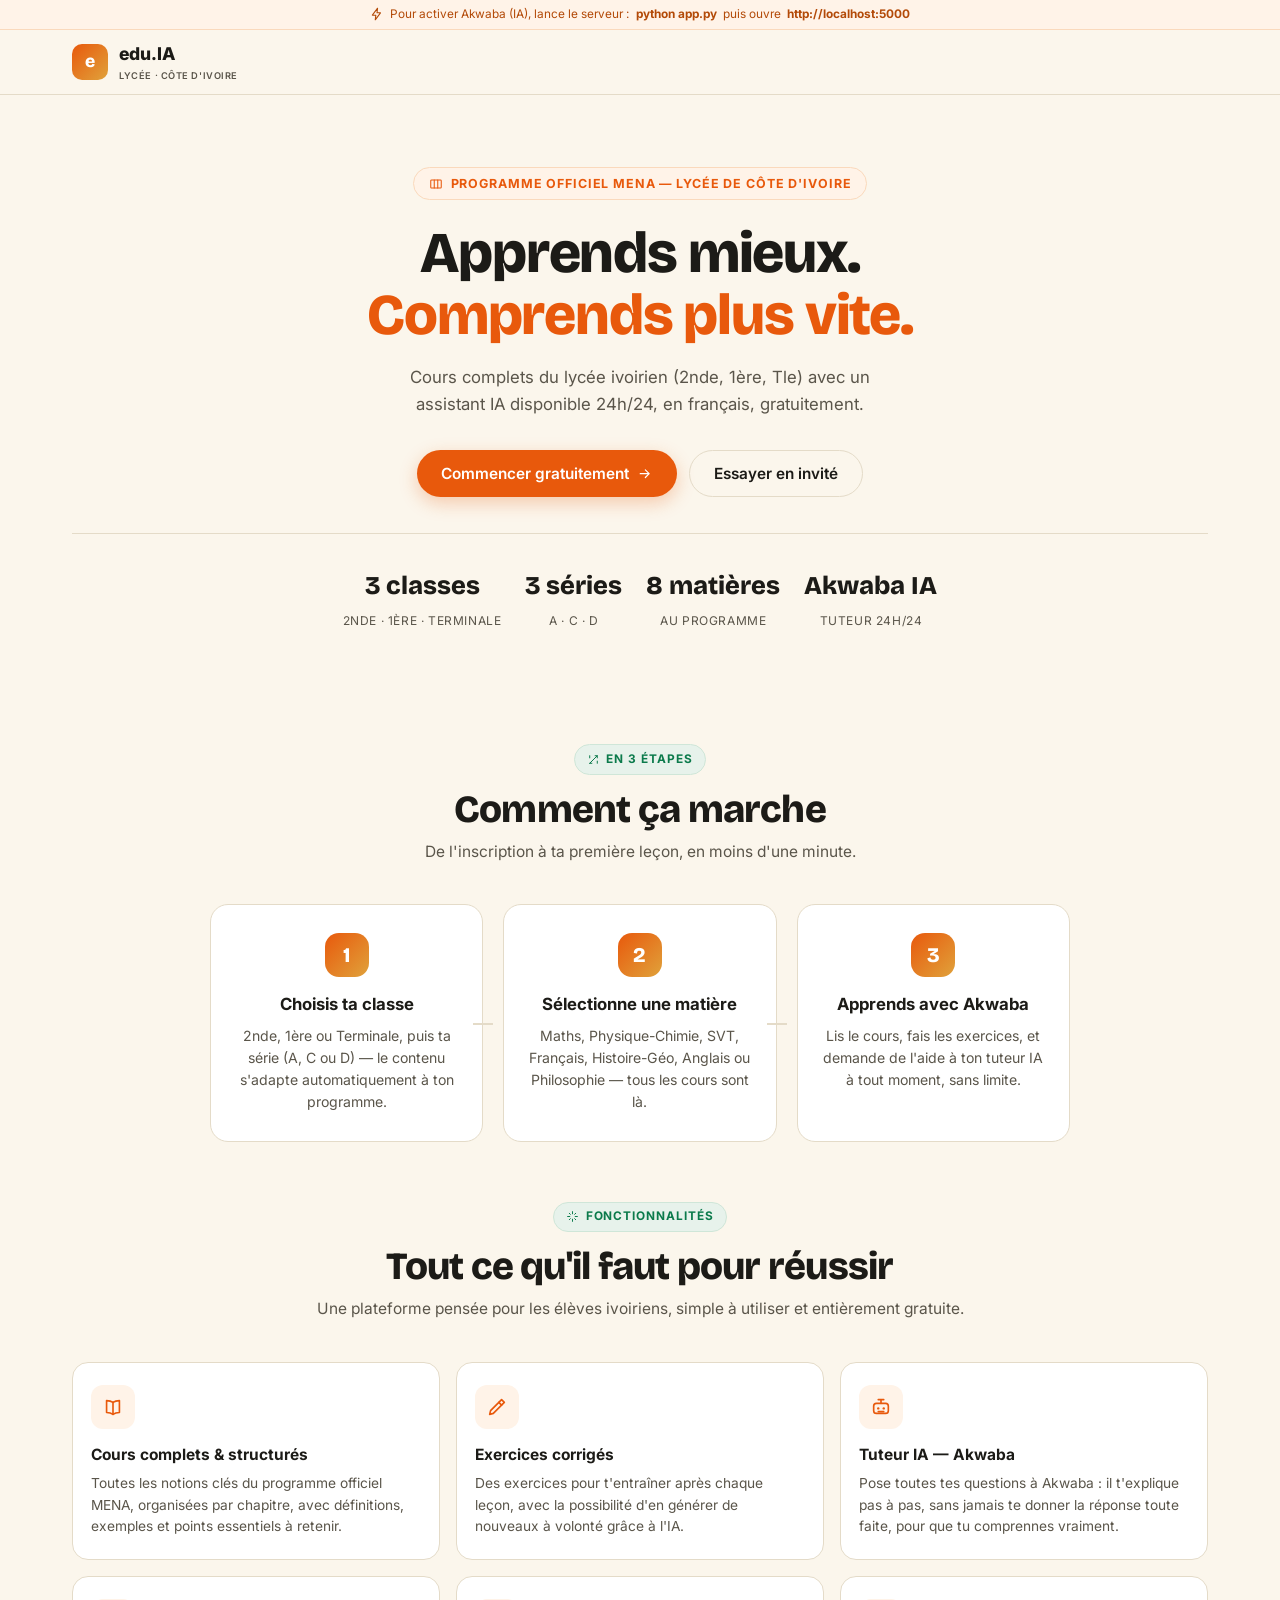
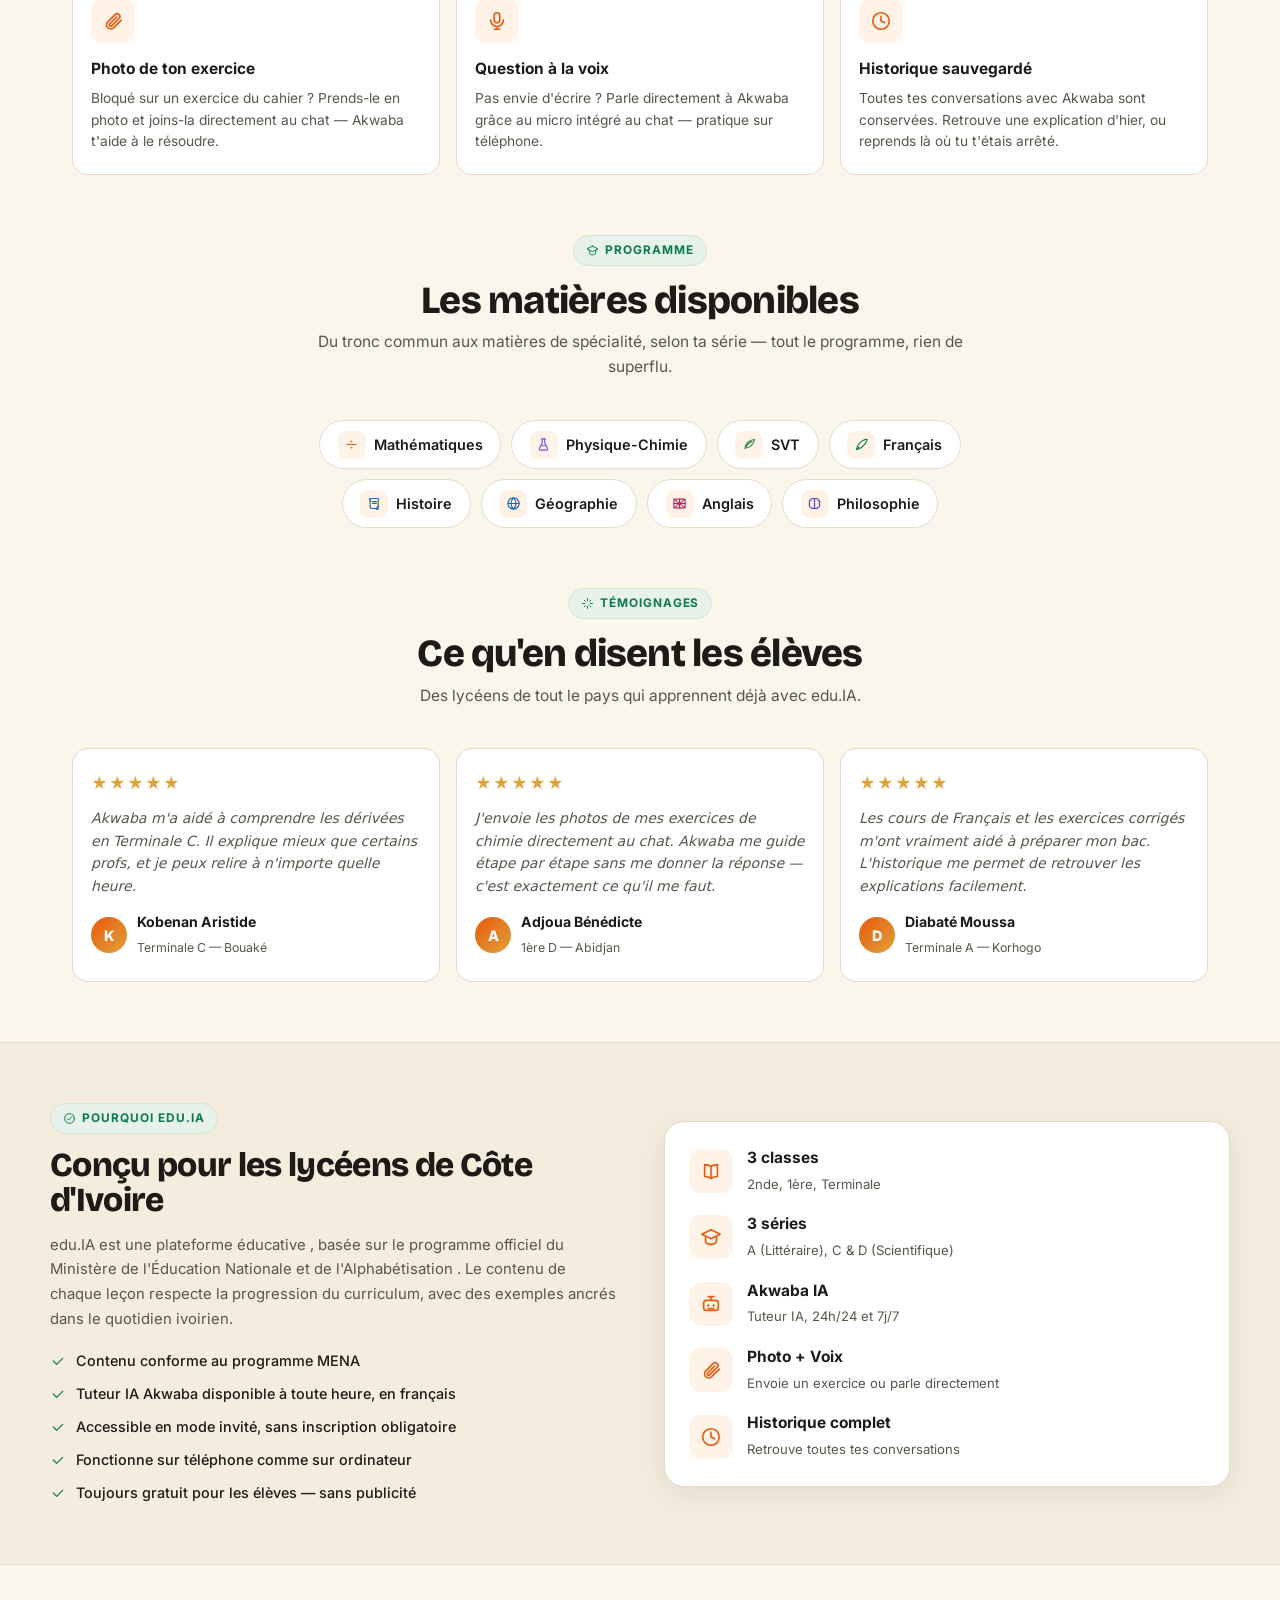
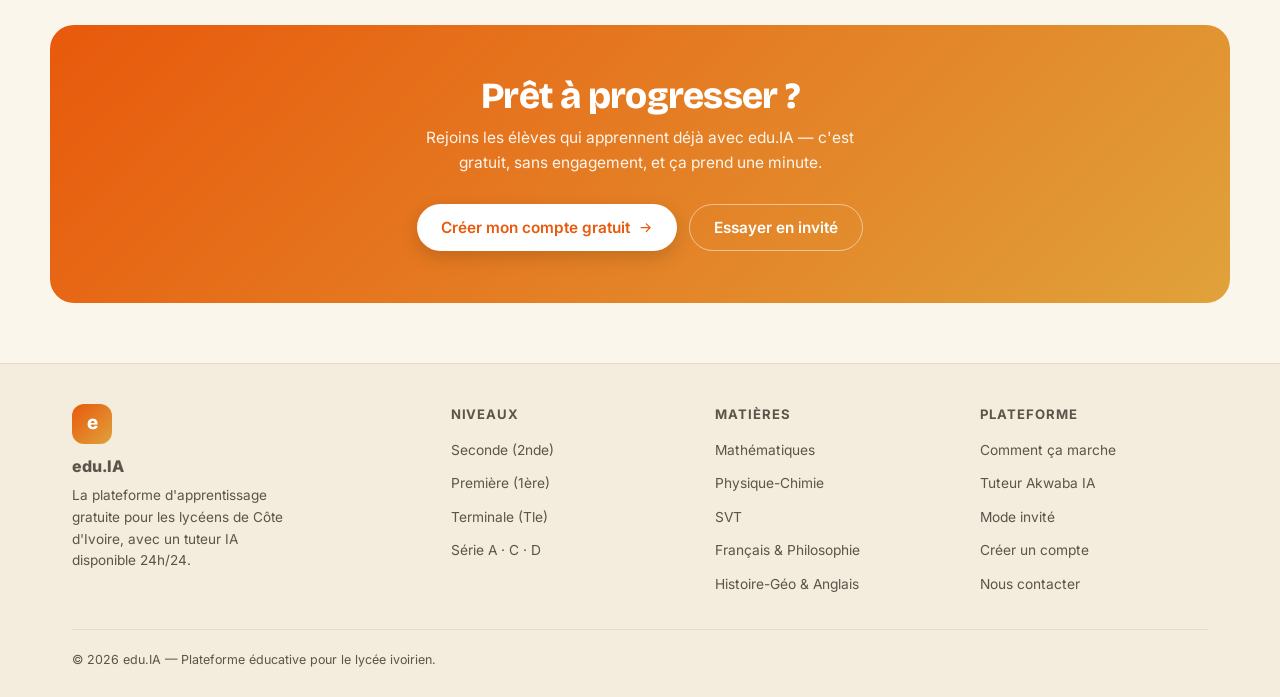
==== commit 4e344958: "Modification de la page d'accueil" ====
--- a/index.html
+++ b/index.html
@@ -3,280 +3,68 @@
 <head>
 <meta charset="UTF-8"/>
 <meta name="viewport" content="width=device-width, initial-scale=1.0"/>
-<title>Mon École IA — Lycée de Côte d'Ivoire</title>
+<title>edu.IA — Lycée de Côte d'Ivoire</title>
 <link rel="preconnect" href="https://fonts.googleapis.com">
 <link rel="preconnect" href="https://fonts.gstatic.com" crossorigin>
 <link href="https://fonts.googleapis.com/css2?family=Bricolage+Grotesque:opsz,wght@12..96,400;12..96,600;12..96,700;12..96,800&family=Inter:wght@400;500;600;700&display=swap" rel="stylesheet">
-<style>
-:root{
-  --paper:#FBF6EC;--paper-2:#F4ECDC;--ink:#1C1B17;--ink-soft:#5A554A;
-  --orange:#E8590C;--orange-soft:#F08C3A;--green:#0B7A4B;--green-deep:#075537;
-  --gold:#E0A23B;--white:#fff;--line:#E4DBC8;
-  --shadow:0 8px 30px rgba(28,27,23,.08);--shadow-lg:0 18px 50px rgba(28,27,23,.14);
-  --r:18px;--maxw:1180px;
-  --topbar-h:64px;
-}
-*{box-sizing:border-box;margin:0;padding:0}
-html{scroll-behavior:smooth}
-body{font-family:'Inter',system-ui,sans-serif;background:var(--paper);color:var(--ink);line-height:1.6;-webkit-font-smoothing:antialiased}
-.display{font-family:'Bricolage Grotesque','Inter',sans-serif;letter-spacing:-.02em;line-height:1.06}
-.wrap{max-width:var(--maxw);margin:0 auto;padding:0 22px}
-a{color:inherit;text-decoration:none}
-button{font-family:inherit;cursor:pointer}
-
-/* BUTTONS */
-.btn{display:inline-flex;align-items:center;justify-content:center;gap:.5rem;font-weight:600;font-size:.96rem;border:none;border-radius:999px;padding:.8rem 1.5rem;transition:transform .15s,box-shadow .2s,background .2s}
-.btn:active{transform:translateY(1px)}
-.btn-orange{background:var(--orange);color:#fff;box-shadow:0 6px 18px rgba(232,89,12,.28)}
-.btn-orange:hover{background:#d24f08}
-.btn-green{background:var(--green);color:#fff;box-shadow:0 6px 18px rgba(11,122,75,.24)}
-.btn-green:hover{background:var(--green-deep)}
-.btn-ghost{background:transparent;border:1.5px solid var(--line);color:var(--ink)}
-.btn-ghost:hover{border-color:var(--ink)}
-
-/* TOPBAR */
-.topbar{position:sticky;top:0;z-index:40;background:rgba(251,246,236,.95);backdrop-filter:blur(12px);border-bottom:1px solid var(--line)}
-.topbar-in{display:flex;align-items:center;justify-content:space-between;height:var(--topbar-h);gap:12px}
-.brand{display:flex;align-items:center;gap:.7rem;font-weight:800;font-size:1.1rem;cursor:pointer;flex-shrink:0}
-.brand .mark{width:36px;height:36px;border-radius:10px;display:grid;place-items:center;background:linear-gradient(135deg,var(--orange),var(--gold));color:#fff;font-family:'Bricolage Grotesque';font-weight:800;font-size:1.1rem}
-.brand small{display:block;font-size:.58rem;font-weight:600;color:var(--ink-soft);letter-spacing:.06em;text-transform:uppercase}
-.crumbs{display:flex;align-items:center;gap:.4rem;font-size:.82rem;color:var(--ink-soft);flex-wrap:wrap;flex:1;min-width:0;overflow:hidden}
-.crumbs .c{padding:.22rem .6rem;background:#fff;border:1px solid var(--line);border-radius:999px;white-space:nowrap}
-.crumbs .sep{opacity:.4}
-.topbar-actions{display:flex;align-items:center;gap:8px;flex-shrink:0}
-.pill-user{font-size:.8rem;background:#FFF3E8;border:1px solid #FAD9BC;color:#b34a08;padding:.28rem .65rem;border-radius:999px;font-weight:600;white-space:nowrap}
-.badge-connected{display:inline-flex;align-items:center;gap:.3rem;font-size:.72rem;font-weight:700;background:#E8F5EE;border:1px solid #BFE0CE;color:var(--green-deep);padding:.18rem .55rem;border-radius:999px}
-
-/* ============ WORKSPACE (style VS Code, vue cours) ============ */
-.workspace{display:flex;position:relative;height:calc(100vh - var(--topbar-h));overflow:hidden;background:var(--paper)}
-
-/* Barre d'activité (gauche) — comme la colonne d'icônes de VS Code */
-.activity-rail{width:60px;flex-shrink:0;background:var(--paper-2);border-right:1px solid var(--line);display:flex;flex-direction:column;align-items:center;gap:6px;padding:12px 0}
-.rail-btn{position:relative;width:48px;min-height:56px;border:none;background:transparent;border-radius:12px;display:flex;flex-direction:column;align-items:center;justify-content:center;gap:4px;cursor:pointer;color:var(--ink-soft);transition:background .15s,color .15s;padding:6px 2px}
-.rail-btn:hover{background:#fff;color:var(--ink)}
-.rail-btn.active{background:#FFF3E8;color:var(--orange);box-shadow:inset 3px 0 0 var(--orange)}
-.rail-btn .rb-ico{font-size:1.3rem;line-height:1}
-.rail-btn .rb-label{font-size:.56rem;font-weight:700;letter-spacing:.01em}
-.rail-btn .rb-badge{position:absolute;top:3px;right:6px;min-width:16px;height:16px;border-radius:8px;background:var(--orange);color:#fff;font-size:.6rem;font-weight:800;display:grid;place-items:center;padding:0 3px}
-
-/* Sidebar historique — se déplie et POUSSE le cours (comme l'explorateur VS Code) */
-.history-sidebar{width:0;flex-shrink:0;background:#fff;border-right:1px solid transparent;overflow:hidden;display:flex;flex-direction:column;transition:width .25s cubic-bezier(.4,0,.2,1)}
-.history-sidebar.open{width:300px;border-right-color:var(--line)}
-.hist-top{padding:14px 16px;background:var(--paper-2);border-bottom:1px solid var(--line);display:flex;align-items:center;justify-content:space-between;flex-shrink:0;min-width:300px}
-.hist-top h4{font-size:.95rem;font-weight:700;display:flex;align-items:center;gap:.5rem}
-.hist-close{background:none;border:none;font-size:1.1rem;cursor:pointer;color:var(--ink-soft);padding:.2rem;border-radius:8px;transition:background .15s}
-.hist-close:hover{background:var(--line)}
-.hist-scroll{flex:1;overflow-y:auto;min-width:300px}
-.hist-item{padding:13px 16px;border-bottom:1px solid var(--line);cursor:pointer;transition:background .15s;display:flex;align-items:flex-start;gap:10px}
-.hist-item:hover{background:var(--paper)}
-.hist-item .hi-ico{flex:0 0 30px;height:30px;border-radius:9px;background:#FFF3E8;display:grid;place-items:center;font-size:.95rem}
-.hist-item .hi-meta{flex:1;min-width:0}
-.hist-item .hi-mat{font-size:.8rem;font-weight:700;color:var(--orange)}
-.hist-item .hi-preview{font-size:.78rem;color:var(--ink-soft);white-space:nowrap;overflow:hidden;text-overflow:ellipsis}
-.hist-item .hi-date{font-size:.71rem;color:var(--ink-soft);margin-top:2px;opacity:.8}
-.hist-empty{padding:32px 18px;text-align:center;color:var(--ink-soft);font-size:.88rem;line-height:1.6}
-.hist-empty .ico{font-size:2rem;margin-bottom:10px}
-.hist-footer{padding:12px 16px;border-top:1px solid var(--line);flex-shrink:0;min-width:300px}
-.hist-clear{font-size:.8rem;color:#c0392b;font-weight:600;cursor:pointer;background:none;border:1px solid #f5c6c0;padding:.4rem .9rem;border-radius:999px;transition:background .15s;width:100%}
-.hist-clear:hover{background:#fdecea}
-
-/* Zone cours — flex:1, se RÉTRÉCIT quand un panneau s'ouvre */
-.course-main{flex:1;min-width:0;overflow-y:auto;padding:22px 26px}
-
-/* Poignée de redimensionnement (drag) */
-.resizer{width:7px;flex-shrink:0;cursor:col-resize;background:var(--line);position:relative;display:none;transition:background .15s}
-.resizer.show{display:block}
-.resizer:hover,.resizer.dragging{background:var(--orange-soft)}
-.resizer::after{content:"⋮";position:absolute;top:50%;left:50%;transform:translate(-50%,-50%);color:var(--ink-soft);font-size:.85rem;pointer-events:none}
-
-/* Panneau IA — docké à droite, largeur ajustable */
-.ai-panel{width:380px;flex-shrink:0;background:#fff;border-left:1px solid var(--line);display:none;flex-direction:column;overflow:hidden}
-.ai-panel.open{display:flex}
-.chat-top{padding:14px 16px;border-bottom:1px solid var(--line);display:flex;align-items:center;gap:.65rem;background:linear-gradient(135deg,var(--orange),var(--gold));color:#fff;flex-shrink:0}
-.chat-top .bot{width:36px;height:36px;border-radius:10px;background:rgba(255,255,255,.2);display:grid;place-items:center;font-size:1.1rem}
-.chat-top h3{font-size:.95rem;font-weight:700}
-.chat-top p{font-size:.72rem;opacity:.9}
-.chat-top-close{margin-left:auto;background:rgba(255,255,255,.2);border:none;color:#fff;width:30px;height:30px;border-radius:8px;display:grid;place-items:center;cursor:pointer;font-size:1rem;transition:background .15s;flex-shrink:0}
-.chat-top-close:hover{background:rgba(255,255,255,.35)}
-.chat-ctx{padding:7px 14px;font-size:.75rem;color:var(--green-deep);background:#EAF4EE;border-bottom:1px solid #D5E9DC;display:flex;align-items:center;gap:.35rem;flex-shrink:0}
-.chat-body{flex:1;padding:14px;overflow-y:auto;display:flex;flex-direction:column;gap:10px}
-.msg{display:flex;gap:8px;max-width:96%}
-.msg .av{flex:0 0 24px;width:24px;height:24px;border-radius:7px;display:grid;place-items:center;font-size:.72rem;color:#fff}
-.msg.user{align-self:flex-end;flex-direction:row-reverse}
-.msg.user .av{background:var(--ink)}
-.msg.bot .av{background:linear-gradient(135deg,var(--orange),var(--gold))}
-.bubble{padding:.6rem .8rem;border-radius:12px;font-size:.86rem;line-height:1.52}
-.msg.user .bubble{background:var(--ink);color:var(--paper);border-bottom-right-radius:3px}
-.msg.bot .bubble{background:var(--paper-2);border-bottom-left-radius:3px}
-.bubble p{margin:0 0 .35rem}.bubble p:last-child{margin:0}
-.bubble strong{color:var(--orange)}.bubble ul,.bubble ol{margin:.2rem 0 .3rem 1rem}
-.bubble code{background:#fff;border:1px solid var(--line);padding:.03rem .25rem;border-radius:4px;font-size:.83em}
-.bubble h4{font-size:.9rem;margin:.3rem 0 .15rem;color:var(--green-deep)}
-.typing{display:flex;gap:4px;padding:.1rem 0}
-.typing span{width:6px;height:6px;border-radius:50%;background:var(--orange-soft);animation:bounce 1.1s infinite}
-.typing span:nth-child(2){animation-delay:.15s}.typing span:nth-child(3){animation-delay:.3s}
-@keyframes bounce{0%,60%,100%{transform:translateY(0);opacity:.5}30%{transform:translateY(-5px);opacity:1}}
-.chat-sug{display:flex;gap:5px;flex-wrap:wrap;padding:0 14px 8px;flex-shrink:0}
-.chip{background:#FFF3E8;border:1px solid #FAD9BC;color:#b34a08;font-size:.72rem;padding:.28rem .58rem;border-radius:999px;cursor:pointer;transition:background .15s}
-.chip:hover{background:#FAD9BC}
-.chat-input{display:flex;gap:7px;padding:10px 12px;border-top:1px solid var(--line);background:#FFFCF6;flex-shrink:0}
-.chat-input input{flex:1;border:1.5px solid var(--line);border-radius:999px;padding:.6rem .9rem;font-family:inherit;font-size:.88rem;outline:none;transition:border-color .2s;background:#fff}
-.chat-input input:focus{border-color:var(--orange)}
-.chat-input button{flex:0 0 38px;height:38px;border-radius:50%;border:none;background:var(--orange);color:#fff;font-size:.9rem;cursor:pointer;transition:background .15s}
-.chat-input button:hover{background:#d24f08}
-.chat-input button:disabled{opacity:.45;cursor:not-allowed}
-
-/* MODAL */
-.modal-overlay{position:fixed;inset:0;background:rgba(28,27,23,.55);z-index:100;display:flex;align-items:center;justify-content:center;padding:20px;animation:fade .2s ease}
-.modal-overlay.hidden{display:none}
-.modal-box{background:#fff;border-radius:24px;box-shadow:var(--shadow-lg);width:100%;max-width:420px;overflow:hidden}
-.modal-box .modal-header{padding:20px 24px 16px;text-align:center;background:linear-gradient(135deg,var(--orange),var(--gold));color:#fff}
-.modal-box .modal-header .ico{font-size:2rem;margin-bottom:8px}
-.modal-box .modal-header h3{font-size:1.2rem;font-weight:800}
-.modal-box .modal-header p{font-size:.83rem;opacity:.92;margin-top:3px}
-.modal-body{padding:22px 24px;display:flex;flex-direction:column;gap:11px}
-.modal-foot{padding:0 24px 20px;text-align:center}
-.auth-tabs{display:flex;border-bottom:1px solid var(--line);background:#FFFCF6}
-.auth-tab{flex:1;padding:.75rem;text-align:center;font-weight:700;font-size:.9rem;cursor:pointer;color:var(--ink-soft);border-bottom:2.5px solid transparent;transition:all .2s}
-.auth-tab.on{color:var(--orange);border-bottom-color:var(--orange);background:#fff}
-
-/* VIEWS */
-.view{display:none;animation:fade .3s ease}
-.view.active{display:block}
-@keyframes fade{from{opacity:0;transform:translateY(6px)}to{opacity:1;transform:none}}
-.page{min-height:calc(100vh - 64px);padding:48px 0}
-.page-head{text-align:center;max-width:44rem;margin:0 auto 40px}
-.page-head .eyebrow{display:inline-flex;align-items:center;gap:.4rem;font-size:.74rem;font-weight:700;text-transform:uppercase;letter-spacing:.08em;color:var(--green);background:#E7F2EB;border:1px solid #CFE6D8;padding:.3rem .75rem;border-radius:999px;margin-bottom:14px}
-.page-head h1{font-size:clamp(1.9rem,4vw,2.9rem);font-weight:800;margin-bottom:10px}
-.page-head p{color:var(--ink-soft);font-size:1rem}
-.step-dots{display:flex;gap:7px;justify-content:center;margin-bottom:24px}
-.step-dots i{width:8px;height:8px;border-radius:50%;background:var(--line)}
-.step-dots i.on{background:var(--orange);width:24px;border-radius:5px}
-
-/* HERO */
-.hero{padding:60px 0 40px;text-align:center}
-.hero-badge{display:inline-flex;align-items:center;gap:.5rem;font-size:.78rem;font-weight:700;text-transform:uppercase;letter-spacing:.07em;color:var(--orange);background:#FFF3E8;border:1px solid #FAD9BC;padding:.35rem .9rem;border-radius:999px;margin-bottom:22px}
-.hero h1{font-size:clamp(2.2rem,5vw,3.6rem);font-weight:800;max-width:700px;margin:0 auto 18px;line-height:1.08}
-.hero h1 em{color:var(--orange);font-style:normal}
-.hero p{color:var(--ink-soft);font-size:1.05rem;max-width:480px;margin:0 auto 32px}
-.hero-btns{display:flex;gap:12px;justify-content:center;flex-wrap:wrap}
-.hero-flags{display:flex;align-items:center;justify-content:center;gap:16px;margin-top:32px;padding-top:28px;border-top:1px solid var(--line)}
-.hero-stat{text-align:center}
-.hero-stat strong{display:block;font-family:'Bricolage Grotesque';font-size:1.6rem;font-weight:800;color:var(--ink)}
-.hero-stat small{font-size:.75rem;color:var(--ink-soft);text-transform:uppercase;letter-spacing:.05em}
-
-/* LOGIN / REGISTER */
-.login-card{max-width:420px;margin:0 auto;background:#fff;border:1px solid var(--line);border-radius:22px;box-shadow:var(--shadow);overflow:hidden}
-.login-top{padding:26px 28px 20px;text-align:center;border-bottom:1px solid var(--line)}
-.login-top .ava{width:60px;height:60px;border-radius:16px;display:grid;place-items:center;font-size:1.8rem;margin:0 auto 12px;background:#FFF3E8}
-.login-top h2{font-size:1.35rem;font-weight:800}
-.login-top p{color:var(--ink-soft);font-size:.88rem;margin-top:4px}
-.login-body{padding:22px 28px;display:flex;flex-direction:column;gap:13px}
-.field{display:flex;flex-direction:column;gap:5px}
-.field label{font-size:.82rem;font-weight:600;color:var(--ink-soft)}
-.field input{border:1.5px solid var(--line);border-radius:12px;padding:.75rem .9rem;font-family:inherit;font-size:.95rem;outline:none;transition:border-color .2s;background:#fff}
-.field input:focus{border-color:var(--orange)}
-.login-err{font-size:.82rem;color:#c0392b;display:none;background:#fdecea;border:1px solid #f5c6c0;padding:.5rem .7rem;border-radius:10px}
-.login-ok{font-size:.82rem;color:var(--green-deep);display:none;background:#e8f5ee;border:1px solid #c3e0cf;padding:.5rem .7rem;border-radius:10px}
-.login-foot{padding:0 28px 24px;text-align:center;display:flex;flex-direction:column;gap:8px}
-.login-foot a{color:var(--orange);font-weight:600;font-size:.85rem;cursor:pointer}
-.hint{font-size:.76rem;color:var(--ink-soft);text-align:center;margin-top:4px}
-
-/* NIVEAU */
-.levels{display:grid;grid-template-columns:repeat(3,1fr);gap:14px;max-width:660px;margin:0 auto}
-.lcard{background:#fff;border:1.5px solid var(--line);border-radius:16px;padding:22px 16px;text-align:center;cursor:pointer;transition:transform .18s,box-shadow .18s,border-color .2s}
-.lcard:hover{transform:translateY(-5px);box-shadow:var(--shadow);border-color:var(--orange)}
-.lcard .cycle{font-size:.7rem;font-weight:700;text-transform:uppercase;letter-spacing:.06em;color:var(--green);margin-bottom:7px}
-.lcard .lvl{font-family:'Bricolage Grotesque';font-size:1.9rem;font-weight:800;color:var(--ink)}
-.lcard .sub{font-size:.8rem;color:var(--ink-soft);margin-top:4px}
-
-/* SERIE */
-.serie-grid{display:flex;gap:10px;justify-content:center;flex-wrap:wrap;margin-bottom:28px}
-.scard{background:#fff;border:2px solid var(--line);border-radius:14px;padding:18px 24px;cursor:pointer;transition:all .2s;text-align:center;min-width:160px}
-.scard:hover,.scard.on{border-color:var(--orange);background:#FFF9F5}
-.scard.on{box-shadow:0 0 0 3px rgba(232,89,12,.12)}
-.scard .sc{font-family:'Bricolage Grotesque';font-size:2rem;font-weight:800;color:var(--orange)}
-.scard .sl{font-size:.82rem;font-weight:600;color:var(--ink-soft);margin-top:2px}
-
-/* MATIERES */
-.subjects{display:grid;grid-template-columns:repeat(3,1fr);gap:14px}
-.subj{background:#fff;border:1.5px solid var(--line);border-radius:16px;padding:22px 18px;cursor:pointer;transition:transform .18s,box-shadow .18s;position:relative;overflow:hidden}
-.subj::before{content:"";position:absolute;left:0;top:0;bottom:0;width:4px;background:var(--c,var(--orange))}
-.subj:hover{transform:translateY(-5px);box-shadow:var(--shadow)}
-.subj .e{font-size:2rem;display:block;margin-bottom:10px}
-.subj h4{font-size:1rem;font-weight:700;margin-bottom:3px}
-.subj .sd{font-size:.8rem;color:var(--ink-soft)}
-.subj .n{margin-top:10px;font-size:.76rem;color:var(--orange);font-weight:600}
-
-/* BANNER + CHAPITRES (dans course-main) */
-.matiere-banner{background:#fff;border:1.5px solid var(--line);border-radius:18px;padding:20px 22px;margin-bottom:20px;display:flex;align-items:center;gap:16px;position:relative;overflow:hidden}
-.matiere-banner::before{content:"";position:absolute;left:0;top:0;bottom:0;width:5px;background:var(--c,var(--orange))}
-.matiere-banner .big{font-size:2.4rem}
-.matiere-banner h1{font-size:1.55rem;font-weight:800}
-.matiere-banner p{color:var(--ink-soft);font-size:.88rem;margin-top:2px}
-.tabs{display:flex;gap:8px;margin-bottom:16px;flex-wrap:wrap}
-.tab{padding:.5rem 1rem;border-radius:999px;border:1.5px solid var(--line);background:#fff;font-weight:600;font-size:.88rem;cursor:pointer;transition:all .2s}
-.tab.on{background:var(--ink);color:var(--paper);border-color:var(--ink)}
-.chapter{background:#fff;border:1.5px solid var(--line);border-radius:16px;margin-bottom:14px;overflow:hidden}
-.ch-head{padding:16px 18px;cursor:pointer;display:flex;align-items:center;gap:12px;transition:background .2s}
-.ch-head:hover{background:#FFFCF6}
-.ch-num{flex:0 0 36px;height:36px;border-radius:10px;background:#FFF3E8;color:var(--orange);display:grid;place-items:center;font-weight:800;font-family:'Bricolage Grotesque';font-size:1.05rem}
-.ch-head h3{font-size:1rem;font-weight:700}
-.ch-head .ch-sub{font-size:.8rem;color:var(--ink-soft)}
-.ch-chev{margin-left:auto;color:var(--ink-soft);transition:transform .25s;font-size:.9rem}
-.chapter.open .ch-chev{transform:rotate(90deg)}
-.ch-body{display:none;padding:0 18px 18px;border-top:1px solid var(--line)}
-.chapter.open .ch-body{display:block}
-.ch-section-title{font-size:.74rem;font-weight:700;text-transform:uppercase;letter-spacing:.06em;color:var(--green);margin:16px 0 10px;display:flex;align-items:center;gap:.4rem}
-.notion{display:flex;gap:11px;align-items:flex-start;padding:11px 0;border-bottom:1px dashed var(--line)}
-.notion:last-child{border-bottom:none}
-.notion .dot{flex:0 0 7px;width:7px;height:7px;border-radius:50%;background:var(--orange);margin-top:9px}
-.notion .nt strong{display:block;font-size:.95rem;margin-bottom:2px}
-.notion .nt p{font-size:.88rem;color:var(--ink-soft);line-height:1.5}
-.notion .ask-ia{margin-top:7px;font-size:.78rem;font-weight:600;color:var(--orange);background:#FFF3E8;border:1px solid #FAD9BC;padding:.28rem .65rem;border-radius:999px;cursor:pointer;display:inline-flex;gap:.3rem;align-items:center;transition:background .15s}
-.notion .ask-ia:hover{background:#FAD9BC}
-.exo{background:var(--paper);border:1px solid var(--line);border-radius:12px;padding:13px 15px;margin-bottom:9px;font-size:.9rem;line-height:1.5}
-.exo .lbl{font-weight:700;color:var(--green-deep);font-size:.8rem;margin-bottom:5px}
-.exo .ask-ia{margin-top:7px;font-size:.78rem;font-weight:600;color:var(--orange);background:#FFF3E8;border:1px solid #FAD9BC;padding:.28rem .65rem;border-radius:999px;cursor:pointer;display:inline-flex;gap:.3rem;align-items:center;transition:background .15s}
-.exo .ask-ia:hover{background:#FAD9BC}
-.gen-row{margin-top:8px}
-.ai-exo{background:#F1F8F4;border:1px dashed var(--green);border-radius:12px;padding:13px 15px;margin-top:10px;font-size:.9rem;display:none;line-height:1.5}
-.ai-exo .lbl{color:var(--green-deep);font-weight:700;font-size:.79rem;margin-bottom:5px}
-.ai-exo .ask-ia{font-size:.78rem;font-weight:600;color:var(--orange);background:#FFF3E8;border:1px solid #FAD9BC;padding:.28rem .65rem;border-radius:999px;cursor:pointer}
-.spin{width:14px;height:14px;border:2.5px solid #cfe6d8;border-top-color:var(--green);border-radius:50%;animation:spin 1s linear infinite;display:inline-block;vertical-align:-2px}
-@keyframes spin{to{transform:rotate(360deg)}}
-.back-link{display:inline-flex;align-items:center;gap:.4rem;color:var(--ink-soft);font-weight:600;font-size:.88rem;cursor:pointer;margin-bottom:18px;transition:color .15s}
-.back-link:hover{color:var(--orange)}
-.mode-banner{font-size:.74rem;text-align:center;padding:5px;background:#FFF3E8;color:#b34a08;border-bottom:1px solid #FAD9BC}
-
-/* RESPONSIVE */
-@media(max-width:900px){
-  .subjects{grid-template-columns:repeat(2,1fr)}
-}
-@media(max-width:820px){
-  /* Sur mobile : les panneaux passent en superposition */
-  .history-sidebar{position:absolute;left:60px;top:0;bottom:0;z-index:20;box-shadow:8px 0 24px rgba(28,27,23,.12)}
-  .ai-panel{position:absolute;right:0;top:0;bottom:0;width:100%!important;z-index:25;box-shadow:-8px 0 24px rgba(28,27,23,.12)}
-  .resizer{display:none!important}
-}
-@media(max-width:600px){
-  .subjects,.levels{grid-template-columns:1fr}
-  .crumbs{display:none}
-  .hero h1{font-size:1.9rem}
-  .course-main{padding:16px}
-}
-@media(prefers-reduced-motion:reduce){*{animation:none!important;transition:none!important}}
-</style>
+<link rel="stylesheet" href="Style.css">
+<script src="script.js" defer></script>
 </head>
 <body>
 
-<div class="mode-banner" id="modeBanner">⚡ Pour activer Akwaba (IA), lance le serveur : <strong>python app.py</strong> puis ouvre <strong>http://localhost:5000</strong></div>
+<div class="mode-banner" id="modeBanner"><svg class="ico" viewBox="0 0 24 24"><path d="M13 2 4 14h6l-1 8 9-12h-6l1-8z"/></svg> Pour activer Akwaba (IA), lance le serveur : <strong>python app.py</strong> puis ouvre <strong>http://localhost:5000</strong></div>
+
+<!-- ICONS (sprite sheet, hidden) -->
+<svg width="0" height="0" style="position:absolute" aria-hidden="true">
+<defs>
+<symbol id="i-lock" viewBox="0 0 24 24"><rect x="4" y="11" width="16" height="10" rx="2"/><path d="M8 11V7a4 4 0 0 1 8 0v4"/></symbol>
+<symbol id="i-history" viewBox="0 0 24 24"><circle cx="12" cy="12" r="9"/><path d="M12 7v5l4 2"/></symbol>
+<symbol id="i-bot" viewBox="0 0 24 24"><rect x="4" y="8" width="16" height="11" rx="3"/><path d="M12 8V4M9 4h6"/><circle cx="9" cy="13.5" r="1.3" fill="currentColor" stroke="none"/><circle cx="15" cy="13.5" r="1.3" fill="currentColor" stroke="none"/><path d="M9 17h6"/></symbol>
+<symbol id="i-close" viewBox="0 0 24 24"><path d="M6 6l12 12M18 6 6 18"/></symbol>
+<symbol id="i-trash" viewBox="0 0 24 24"><path d="M5 7h14M9 7V5a1 1 0 0 1 1-1h4a1 1 0 0 1 1 1v2m-9 0 1 13a1 1 0 0 0 1 1h8a1 1 0 0 0 1-1l1-13"/><path d="M10 11v6M14 11v6"/></symbol>
+<symbol id="i-chat" viewBox="0 0 24 24"><path d="M21 12a8 8 0 1 1-3.2-6.4L21 4l-1 4.4A8 8 0 0 1 21 12Z"/></symbol>
+<symbol id="i-book-open" viewBox="0 0 24 24"><path d="M12 7c-1.7-1.3-4-2-7-2v13c3 0 5.3.7 7 2 1.7-1.3 4-2 7-2V5c-3 0-5.3.7-7 2Z"/><path d="M12 7v13"/></symbol>
+<symbol id="i-pencil" viewBox="0 0 24 24"><path d="M4 20l1-4L17 4l3 3L8 19l-4 1Z"/><path d="M14 7l3 3"/></symbol>
+<symbol id="i-chevron" viewBox="0 0 24 24"><path d="M9 6l6 6-6 6"/></symbol>
+<symbol id="i-chevdown" viewBox="0 0 24 24"><path d="M6 9l6 6 6-6"/></symbol>
+<symbol id="i-wand" viewBox="0 0 24 24"><path d="M5 19 19 5"/><path d="M19 9V5h-4M5 5v4M5 19h4M19 19v-4"/></symbol>
+<symbol id="i-sparkle" viewBox="0 0 24 24"><path d="M12 3v4M12 17v4M3 12h4M17 12h4"/><path d="M6 6l2 2M16 16l2 2M18 6l-2 2M8 16l-2 2"/></symbol>
+<symbol id="i-arrow-left" viewBox="0 0 24 24"><path d="M19 12H5M11 6l-6 6 6 6"/></symbol>
+<symbol id="i-paperplane" viewBox="0 0 24 24"><path d="M22 2 11 13"/><path d="M22 2 15 22l-4-9-9-4 20-7Z"/></symbol>
+<symbol id="i-plus" viewBox="0 0 24 24"><path d="M12 5v14M5 12h14"/></symbol>
+<symbol id="i-mic" viewBox="0 0 24 24"><rect x="9" y="3" width="6" height="11" rx="3"/><path d="M5 11a7 7 0 0 0 14 0M12 18v3M9 21h6"/></symbol>
+<symbol id="i-mic-off" viewBox="0 0 24 24"><path d="M3 3l18 18"/><path d="M9 9v2a3 3 0 0 0 4.6 2.5M15 9V6a3 3 0 0 0-5.6-1.5"/><path d="M5 11a7 7 0 0 0 10.3 6.1M19 11a7 7 0 0 1-1.1 3.7"/><path d="M12 18v3M9 21h6"/></symbol>
+<symbol id="i-paperclip" viewBox="0 0 24 24"><path d="M21 11 12.5 19.5a4.5 4.5 0 0 1-6.36-6.36L14.5 4.8a3 3 0 0 1 4.24 4.24L10.4 17.4a1.5 1.5 0 0 1-2.12-2.12L16 7.6"/></symbol>
+<symbol id="i-file" viewBox="0 0 24 24"><path d="M7 3h7l4 4v12a2 2 0 0 1-2 2H7a2 2 0 0 1-2-2V5a2 2 0 0 1 2-2Z"/><path d="M14 3v4h4"/></symbol>
+<symbol id="i-file-text" viewBox="0 0 24 24"><path d="M7 3h7l4 4v12a2 2 0 0 1-2 2H7a2 2 0 0 1-2-2V5a2 2 0 0 1 2-2Z"/><path d="M14 3v4h4M9 13h6M9 16h6M9 10h2"/></symbol>
+<symbol id="i-image" viewBox="0 0 24 24"><rect x="3" y="4" width="18" height="16" rx="2"/><circle cx="8.5" cy="9.5" r="1.5"/><path d="M21 16l-5-5-4 4-2-2-5 5"/></symbol>
+<symbol id="i-check" viewBox="0 0 24 24"><path d="M5 12l5 5 9-9"/></symbol>
+<symbol id="i-checkbadge" viewBox="0 0 24 24"><circle cx="12" cy="12" r="9"/><path d="M8 12.5l2.5 2.5L16 9"/></symbol>
+<symbol id="i-backpack" viewBox="0 0 24 24"><path d="M8 8V6a4 4 0 0 1 8 0v2"/><path d="M6 8h12a2 2 0 0 1 2 2v9a2 2 0 0 1-2 2H6a2 2 0 0 1-2-2v-9a2 2 0 0 1 2-2Z"/><path d="M9 12h6M9 16h6M10 8v3M14 8v3"/></symbol>
+<symbol id="i-user" viewBox="0 0 24 24"><circle cx="12" cy="8" r="4"/><path d="M4 20c0-4 3.6-6 8-6s8 2 8 6"/></symbol>
+<symbol id="i-sparkle-id" viewBox="0 0 24 24"><path d="M12 4v3M12 17v3M4 12h3M17 12h3"/><circle cx="12" cy="12" r="3.5"/></symbol>
+<symbol id="i-search" viewBox="0 0 24 24"><circle cx="11" cy="11" r="7"/><path d="m20 20-3.5-3.5"/></symbol>
+<symbol id="i-flag-ci" viewBox="0 0 24 24"><rect x="3" y="5" width="18" height="14" rx="1.5"/><path d="M9 5v14M15 5v14"/></symbol>
+<symbol id="i-grad" viewBox="0 0 24 24"><path d="M12 4 2 9l10 5 10-5-10-5Z"/><path d="M6 12v5c0 1.5 3 3 6 3s6-1.5 6-3v-5"/></symbol>
+<symbol id="i-divide" viewBox="0 0 24 24"><circle cx="12" cy="7" r="1.4" fill="currentColor" stroke="none"/><circle cx="12" cy="17" r="1.4" fill="currentColor" stroke="none"/><path d="M5 12h14"/></symbol>
+<symbol id="i-flask" viewBox="0 0 24 24"><path d="M9 3h6M10 3v6.5L5.5 18a2 2 0 0 0 1.8 3h9.4a2 2 0 0 0 1.8-3L14 9.5V3"/><path d="M8.5 14h7"/></symbol>
+<symbol id="i-leaf" viewBox="0 0 24 24"><path d="M20 4c-9 1-14 5-15 14 9-1 13-5 15-14Z"/><path d="M5 18C7 13 10 10 16 7"/></symbol>
+<symbol id="i-quill" viewBox="0 0 24 24"><path d="M4 20s2-9 8-13 9-3 9-3-1 5-5 9-9 7-12 7Z"/><path d="M4 20l4-4"/></symbol>
+<symbol id="i-scroll" viewBox="0 0 24 24"><path d="M6 4h12v13a3 3 0 0 1-3 3H8a3 3 0 0 1-3-3V4Z"/><path d="M6 4a2 2 0 1 0 0 4M18 17a2 2 0 1 0 0 4h-3"/><path d="M9 9h6M9 12h6"/></symbol>
+<symbol id="i-globe" viewBox="0 0 24 24"><circle cx="12" cy="12" r="9"/><path d="M3 12h18M12 3c2.5 2.5 4 6 4 9s-1.5 6.5-4 9c-2.5-2.5-4-6-4-9s1.5-6.5 4-9Z"/></symbol>
+<symbol id="i-uk" viewBox="0 0 24 24"><rect x="3" y="5" width="18" height="14" rx="1.5"/><path d="M3 5l18 14M21 5 3 19"/><path d="M12 5v14M3 12h18"/></symbol>
+<symbol id="i-brain" viewBox="0 0 24 24"><path d="M9 4a3 3 0 0 0-3 3c-1.5.3-2.5 1.6-2.5 3.2 0 1 .4 1.8 1 2.4-.6.6-1 1.5-1 2.4 0 1.7 1.3 3 3 3 .3 1.3 1.5 2 2.7 2H12V4H9Z"/><path d="M15 4a3 3 0 0 1 3 3c1.5.3 2.5 1.6 2.5 3.2 0 1-.4 1.8-1 2.4.6.6 1 1.5 1 2.4 0 1.7-1.3 3-3 3-.3 1.3-1.5 2-2.7 2H12V4h3Z"/></symbol>
+<symbol id="i-atom" viewBox="0 0 24 24"><circle cx="12" cy="12" r="1.6" fill="currentColor" stroke="none"/><ellipse cx="12" cy="12" rx="9" ry="3.5"/><ellipse cx="12" cy="12" rx="9" ry="3.5" transform="rotate(60 12 12)"/><ellipse cx="12" cy="12" rx="9" ry="3.5" transform="rotate(120 12 12)"/></symbol>
+<symbol id="i-alert" viewBox="0 0 24 24"><path d="M12 3 2 20h20L12 3Z"/><path d="M12 10v4"/><circle cx="12" cy="17" r="1" fill="currentColor" stroke="none"/></symbol>
+<symbol id="i-bulb" viewBox="0 0 24 24"><path d="M9 18h6M10 21h4"/><path d="M12 3a6 6 0 0 0-3 11.2c.6.3.8.8.8 1.3v.5h4.4v-.5c0-.5.2-1 .8-1.3A6 6 0 0 0 12 3Z"/></symbol>
+</defs>
+</svg>
 
 <!-- GUEST MODAL -->
 <div class="modal-overlay hidden" id="guestModal">
   <div class="modal-box">
     <div class="modal-header">
-      <div class="ico">🔐</div>
+      <svg class="ico"><use href="#i-lock"/></svg>
       <h3>Crée ton compte pour continuer</h3>
       <p>L'IA Akwaba est réservée aux élèves inscrits. C'est gratuit !</p>
     </div>
@@ -290,13 +78,13 @@
       <div class="field"><label>Mot de passe</label><input id="mRegPwd" type="password" placeholder="Minimum 4 caractères"/></div>
       <div class="login-err" id="mRegErr"></div>
       <div class="login-ok" id="mRegOk"></div>
-      <button class="btn btn-orange" style="width:100%" onclick="doModalRegister()">Créer mon compte →</button>
+      <button class="btn btn-orange" style="width:100%" onclick="doModalRegister()">Créer mon compte <svg class="ico" viewBox="0 0 24 24"><use href="#i-arrow-left" transform="rotate(180 12 12)"/></svg></button>
     </div>
     <div class="modal-body" id="modalLogBody" style="display:none">
       <div class="field"><label>Identifiant</label><input id="mLogId" type="text" placeholder="ex : konan.aya"/></div>
       <div class="field"><label>Mot de passe</label><input id="mLogPwd" type="password" placeholder="••••••••"/></div>
       <div class="login-err" id="mLogErr"></div>
-      <button class="btn btn-orange" style="width:100%" onclick="doModalLogin()">Me connecter →</button>
+      <button class="btn btn-orange" style="width:100%" onclick="doModalLogin()">Me connecter <svg class="ico" viewBox="0 0 24 24"><use href="#i-arrow-left" transform="rotate(180 12 12)"/></svg></button>
     </div>
     <div class="modal-foot">
       <a onclick="closeGuestModal()" style="color:var(--ink-soft);font-size:.82rem;cursor:pointer">Annuler — continuer à lire sans IA</a>
@@ -308,8 +96,8 @@
 <div class="topbar">
   <div class="wrap topbar-in">
     <div class="brand" onclick="go('accueil')">
-      <span class="mark">É</span>
-      <span>Mon École IA<small>Lycée · Côte d'Ivoire</small></span>
+      <span class="mark">e</span>
+      <span>edu.IA<small>Lycée · Côte d'Ivoire</small></span>
     </div>
     <div class="crumbs" id="crumbs"></div>
     <div class="topbar-actions" id="topbarActions"></div>
@@ -318,29 +106,274 @@
 
 <!-- ============ VUE ACCUEIL ============ -->
 <section class="view active" id="view-accueil">
+
+  <!-- HERO -->
   <div class="wrap">
     <div class="hero">
-      <div class="hero-badge">🇨🇮 Programme officiel MENA — Lycée</div>
+      <div class="hero-badge">
+        <svg class="ico" viewBox="0 0 24 24"><use href="#i-flag-ci"/></svg>
+        Programme officiel MENA — Lycée de Côte d'Ivoire
+      </div>
       <h1 class="display">Apprends mieux.<br><em>Comprends plus vite.</em></h1>
-      <p>Cours complets du lycée ivoirien (2nde, 1ère, Tle) avec un assistant IA disponible 24h/24.</p>
+      <p>Cours complets du lycée ivoirien (2nde, 1ère, Tle) avec un assistant IA disponible 24h/24, en français, gratuitement.</p>
       <div class="hero-btns">
-        <button class="btn btn-orange" onclick="go('connexion')">Commencer →</button>
+        <button class="btn btn-orange" onclick="go('connexion')">
+          Commencer gratuitement
+          <svg class="ico" viewBox="0 0 24 24"><use href="#i-arrow-left" transform="rotate(180 12 12)"/></svg>
+        </button>
         <button class="btn btn-ghost" onclick="enterAsGuest()">Essayer en invité</button>
       </div>
       <div class="hero-flags">
-        <div class="hero-stat"><strong>2nde A &amp; C</strong><small>Disponibles</small></div>
-        <div class="hero-stat"><strong>6 matières</strong><small>Au programme</small></div>
-        <div class="hero-stat"><strong>IA Akwaba</strong><small>Tuteur intelligent</small></div>
-      </div>
-    </div>
-  </div>
-</section>
+        <div class="hero-stat"><strong>3 classes</strong><small>2nde · 1ère · Terminale</small></div>
+        <div class="hero-stat"><strong>3 séries</strong><small>A · C · D</small></div>
+        <div class="hero-stat"><strong>8 matières</strong><small>Au programme</small></div>
+        <div class="hero-stat"><strong>Akwaba IA</strong><small>Tuteur 24h/24</small></div>
+       
+      </div>
+    </div>
+  </div>
+
+
+
+  <!-- COMMENT ÇA MARCHE -->
+  <section class="section">
+    <div class="wrap">
+      <div class="section-head">
+        <span class="eyebrow"><svg class="ico" viewBox="0 0 24 24"><use href="#i-wand"/></svg> En 3 étapes</span>
+        <h2 class="display">Comment ça marche</h2>
+        <p>De l'inscription à ta première leçon, en moins d'une minute.</p>
+      </div>
+      <div class="steps-grid">
+        <div class="step-card">
+          <div class="step-num">1</div>
+          <h4>Choisis ta classe</h4>
+          <p>2nde, 1ère ou Terminale, puis ta série (A, C ou D) — le contenu s'adapte automatiquement à ton programme.</p>
+        </div>
+        <div class="step-card">
+          <div class="step-num">2</div>
+          <h4>Sélectionne une matière</h4>
+          <p>Maths, Physique-Chimie, SVT, Français, Histoire-Géo, Anglais ou Philosophie — tous les cours sont là.</p>
+        </div>
+        <div class="step-card">
+          <div class="step-num">3</div>
+          <h4>Apprends avec Akwaba</h4>
+          <p>Lis le cours, fais les exercices, et demande de l'aide à ton tuteur IA à tout moment, sans limite.</p>
+        </div>
+      </div>
+    </div>
+  </section>
+
+  <!-- FONCTIONNALITÉS -->
+  <section class="section" style="padding-top:0">
+    <div class="wrap">
+      <div class="section-head">
+        <span class="eyebrow"><svg class="ico" viewBox="0 0 24 24"><use href="#i-sparkle"/></svg> Fonctionnalités</span>
+        <h2 class="display">Tout ce qu'il faut pour réussir</h2>
+        <p>Une plateforme pensée pour les élèves ivoiriens, simple à utiliser et entièrement gratuite.</p>
+      </div>
+      <div class="feat-grid">
+        <div class="feat-card">
+          <div class="fc-ico"><svg class="ico" viewBox="0 0 24 24"><use href="#i-book-open"/></svg></div>
+          <h4>Cours complets &amp; structurés</h4>
+          <p>Toutes les notions clés du programme officiel MENA, organisées par chapitre, avec définitions, exemples et points essentiels à retenir.</p>
+        </div>
+        <div class="feat-card">
+          <div class="fc-ico"><svg class="ico" viewBox="0 0 24 24"><use href="#i-pencil"/></svg></div>
+          <h4>Exercices corrigés</h4>
+          <p>Des exercices pour t'entraîner après chaque leçon, avec la possibilité d'en générer de nouveaux à volonté grâce à l'IA.</p>
+        </div>
+        <div class="feat-card">
+          <div class="fc-ico"><svg class="ico" viewBox="0 0 24 24"><use href="#i-bot"/></svg></div>
+          <h4>Tuteur IA — Akwaba</h4>
+          <p>Pose toutes tes questions à Akwaba : il t'explique pas à pas, sans jamais te donner la réponse toute faite, pour que tu comprennes vraiment.</p>
+        </div>
+        <div class="feat-card">
+          <div class="fc-ico"><svg class="ico" viewBox="0 0 24 24"><use href="#i-paperclip"/></svg></div>
+          <h4>Photo de ton exercice</h4>
+          <p>Bloqué sur un exercice du cahier ? Prends-le en photo et joins-la directement au chat — Akwaba t'aide à le résoudre.</p>
+        </div>
+        <div class="feat-card">
+          <div class="fc-ico"><svg class="ico" viewBox="0 0 24 24"><use href="#i-mic"/></svg></div>
+          <h4>Question à la voix</h4>
+          <p>Pas envie d'écrire ? Parle directement à Akwaba grâce au micro intégré au chat — pratique sur téléphone.</p>
+        </div>
+        <div class="feat-card">
+          <div class="fc-ico"><svg class="ico" viewBox="0 0 24 24"><use href="#i-history"/></svg></div>
+          <h4>Historique sauvegardé</h4>
+          <p>Toutes tes conversations avec Akwaba sont conservées. Retrouve une explication d'hier, ou reprends là où tu t'étais arrêté.</p>
+        </div>
+      </div>
+    </div>
+  </section>
+
+  <!-- MATIÈRES AU PROGRAMME -->
+  <section class="section" style="padding-top:0">
+    <div class="wrap">
+      <div class="section-head">
+        <span class="eyebrow"><svg class="ico" viewBox="0 0 24 24"><use href="#i-grad"/></svg> Programme</span>
+        <h2 class="display">Les matières disponibles</h2>
+        <p>Du tronc commun aux matières de spécialité, selon ta série — tout le programme, rien de superflu.</p>
+      </div>
+      <div class="subj-preview-grid">
+        <span class="subj-pill" style="--c:var(--orange)"><span class="sp-ico"><svg class="ico" viewBox="0 0 24 24"><use href="#i-divide"/></svg></span>Mathématiques</span>
+        <span class="subj-pill" style="--c:#7048e8"><span class="sp-ico"><svg class="ico" viewBox="0 0 24 24"><use href="#i-flask"/></svg></span>Physique-Chimie</span>
+        <span class="subj-pill" style="--c:#2b8a3e"><span class="sp-ico"><svg class="ico" viewBox="0 0 24 24"><use href="#i-leaf"/></svg></span>SVT</span>
+        <span class="subj-pill" style="--c:var(--green)"><span class="sp-ico"><svg class="ico" viewBox="0 0 24 24"><use href="#i-quill"/></svg></span>Français</span>
+        <span class="subj-pill" style="--c:#1864ab"><span class="sp-ico"><svg class="ico" viewBox="0 0 24 24"><use href="#i-scroll"/></svg></span>Histoire</span>
+        <span class="subj-pill" style="--c:#1864ab"><span class="sp-ico"><svg class="ico" viewBox="0 0 24 24"><use href="#i-globe"/></svg></span>Géographie</span>
+        <span class="subj-pill" style="--c:#c2255c"><span class="sp-ico"><svg class="ico" viewBox="0 0 24 24"><use href="#i-uk"/></svg></span>Anglais</span>
+        <span class="subj-pill" style="--c:#5f3dc4"><span class="sp-ico"><svg class="ico" viewBox="0 0 24 24"><use href="#i-brain"/></svg></span>Philosophie</span>
+      </div>
+    </div>
+  </section>
+
+  <!-- TÉMOIGNAGES -->
+  <section class="section" style="padding-top:0">
+    <div class="wrap">
+      <div class="section-head">
+        <span class="eyebrow"><svg class="ico" viewBox="0 0 24 24"><use href="#i-sparkle"/></svg> Témoignages</span>
+        <h2 class="display">Ce qu'en disent les élèves</h2>
+        <p>Des lycéens de tout le pays qui apprennent déjà avec edu.IA.</p>
+      </div>
+      <div class="testi-grid">
+        <div class="testi-card">
+          <div class="testi-stars">★★★★★</div>
+          <p>Akwaba m'a aidé à comprendre les dérivées en Terminale C. Il explique mieux que certains profs, et je peux relire à n'importe quelle heure.</p>
+          <div class="testi-author">
+            <div class="testi-av">K</div>
+            <div><strong>Kobenan Aristide</strong><span>Terminale C — Bouaké</span></div>
+          </div>
+        </div>
+        <div class="testi-card">
+          <div class="testi-stars">★★★★★</div>
+          <p>J'envoie les photos de mes exercices de chimie directement au chat. Akwaba me guide étape par étape sans me donner la réponse — c'est exactement ce qu'il me faut.</p>
+          <div class="testi-author">
+            <div class="testi-av">A</div>
+            <div><strong>Adjoua Bénédicte</strong><span>1ère D — Abidjan</span></div>
+          </div>
+        </div>
+        <div class="testi-card">
+          <div class="testi-stars">★★★★★</div>
+          <p>Les cours de Français et les exercices corrigés m'ont vraiment aidé à préparer mon bac. L'historique me permet de retrouver les explications facilement.</p>
+          <div class="testi-author">
+            <div class="testi-av">D</div>
+            <div><strong>Diabaté Moussa</strong><span>Terminale A — Korhogo</span></div>
+          </div>
+        </div>
+      </div>
+    </div>
+  </section>
+
+  <!-- À PROPOS -->
+  <section class="about-band">
+    <div class="wrap section">
+      <div class="about-grid">
+        <div>
+          <span class="eyebrow" style="display:inline-flex;margin-bottom:14px"><svg class="ico" viewBox="0 0 24 24"><use href="#i-checkbadge"/></svg> Pourquoi edu.IA</span>
+          <h2 class="display">Conçu pour les lycéens de Côte d'Ivoire</h2>
+          <p>edu.IA est une plateforme éducative , basée sur le programme officiel du Ministère de l'Éducation Nationale et de l'Alphabétisation . Le contenu de chaque leçon respecte la progression du curriculum, avec des exemples ancrés dans le quotidien ivoirien.</p>
+          <ul class="about-list">
+            <li><svg class="ico" viewBox="0 0 24 24"><use href="#i-check"/></svg> Contenu conforme au programme MENA</li>
+            <li><svg class="ico" viewBox="0 0 24 24"><use href="#i-check"/></svg> Tuteur IA Akwaba disponible à toute heure, en français</li>
+            <li><svg class="ico" viewBox="0 0 24 24"><use href="#i-check"/></svg> Accessible en mode invité, sans inscription obligatoire</li>
+            <li><svg class="ico" viewBox="0 0 24 24"><use href="#i-check"/></svg> Fonctionne sur téléphone comme sur ordinateur</li>
+            <li><svg class="ico" viewBox="0 0 24 24"><use href="#i-check"/></svg> Toujours gratuit pour les élèves — sans publicité</li>
+          </ul>
+        </div>
+        <div class="about-panel">
+          <div class="about-stat">
+            <div class="as-ico"><svg class="ico" viewBox="0 0 24 24"><use href="#i-book-open"/></svg></div>
+            <div><strong>3 classes</strong><span>2nde, 1ère, Terminale</span></div>
+          </div>
+          <div class="about-stat">
+            <div class="as-ico"><svg class="ico" viewBox="0 0 24 24"><use href="#i-grad"/></svg></div>
+            <div><strong>3 séries</strong><span>A (Littéraire), C &amp; D (Scientifique)</span></div>
+          </div>
+          <div class="about-stat">
+            <div class="as-ico"><svg class="ico" viewBox="0 0 24 24"><use href="#i-bot"/></svg></div>
+            <div><strong>Akwaba IA</strong><span>Tuteur IA, 24h/24 et 7j/7</span></div>
+          </div>
+          <div class="about-stat">
+            <div class="as-ico"><svg class="ico" viewBox="0 0 24 24"><use href="#i-paperclip"/></svg></div>
+            <div><strong>Photo + Voix</strong><span>Envoie un exercice ou parle directement</span></div>
+          </div>
+          <div class="about-stat">
+            <div class="as-ico"><svg class="ico" viewBox="0 0 24 24"><use href="#i-history"/></svg></div>
+            <div><strong>Historique complet</strong><span>Retrouve toutes tes conversations</span></div>
+          </div>
+        </div>
+      </div>
+    </div>
+  </section>
+
+  <!-- CTA FINAL -->
+  <section class="cta-band wrap">
+    <div class="cta-box">
+      <h2 class="display">Prêt à progresser ?</h2>
+      <p>Rejoins les élèves qui apprennent déjà avec edu.IA — c'est gratuit, sans engagement, et ça prend une minute.</p>
+      <div class="hero-btns">
+        <button class="btn" style="background:#fff;color:var(--orange);box-shadow:0 6px 18px rgba(0,0,0,.15)" onclick="go('connexion')">
+          Créer mon compte gratuit
+          <svg class="ico" viewBox="0 0 24 24"><use href="#i-arrow-left" transform="rotate(180 12 12)"/></svg>
+        </button>
+        <button class="btn btn-ghost" style="border-color:rgba(255,255,255,.5);color:#fff" onclick="enterAsGuest()">Essayer en invité</button>
+      </div>
+    </div>
+  </section>
+
+  <!-- FOOTER -->
+  <footer class="site-footer">
+    <div class="wrap">
+      <div class="footer-grid">
+        <div class="footer-brand">
+          <div class="mark">e</div>
+          <p style="font-weight:800;font-size:1rem;margin-bottom:6px">edu.IA</p>
+          <p>La plateforme d'apprentissage gratuite pour les lycéens de Côte d'Ivoire, avec un tuteur IA disponible 24h/24.</p>
+        </div>
+        <div class="footer-col">
+          <h5>Niveaux</h5>
+          <ul>
+            <li><a href="#">Seconde (2nde)</a></li>
+            <li><a href="#">Première (1ère)</a></li>
+            <li><a href="#">Terminale (Tle)</a></li>
+            <li><a href="#">Série A · C · D</a></li>
+          </ul>
+        </div>
+        <div class="footer-col">
+          <h5>Matières</h5>
+          <ul>
+            <li><a href="#">Mathématiques</a></li>
+            <li><a href="#">Physique-Chimie</a></li>
+            <li><a href="#">SVT</a></li>
+            <li><a href="#">Français &amp; Philosophie</a></li>
+            <li><a href="#">Histoire-Géo &amp; Anglais</a></li>
+          </ul>
+        </div>
+        <div class="footer-col">
+          <h5>Plateforme</h5>
+          <ul>
+            <li><a href="#">Comment ça marche</a></li>
+            <li><a href="#">Tuteur Akwaba IA</a></li>
+            <li><a href="#">Mode invité</a></li>
+            <li><a href="#">Créer un compte</a></li>
+            <li><a href="#">Nous contacter</a></li>
+          </ul>
+        </div>
+      </div>
+      <div class="footer-bottom">
+        <p>© 2026 edu.IA — Plateforme éducative  pour le lycée ivoirien.</p>
+        
+      </div>
+    </div>
+  </footer>
+
+</section><!-- fin view-accueil -->
 
 <!-- ============ VUE CONNEXION ============ -->
 <section class="view" id="view-connexion">
   <div class="page wrap">
     <div class="page-head">
-      <span class="eyebrow">🎓 Espace élève</span>
+      <span class="eyebrow"><svg class="ico" viewBox="0 0 24 24"><use href="#i-grad"/></svg> Espace élève</span>
       <h1 class="display">Bienvenue !</h1>
       <p>Connecte-toi ou crée un compte pour accéder à tes cours et à ton tuteur IA.</p>
     </div>
@@ -350,7 +383,7 @@
         <div class="auth-tab" id="tabRegister" onclick="switchAuthTab('register')">S'inscrire</div>
       </div>
       <div id="panelLogin">
-        <div class="login-top"><div class="ava">🎒</div><h2>Connexion élève</h2><p>Entre tes identifiants pour continuer.</p></div>
+        <div class="login-top"><div class="ava"><svg class="ico" viewBox="0 0 24 24"><use href="#i-backpack"/></svg></div><h2>Connexion élève</h2><p>Entre tes identifiants pour continuer.</p></div>
         <div class="login-body">
           <div class="field"><label for="loginId">Identifiant</label><input id="loginId" type="text" placeholder="ex : konan.aya" autocomplete="off"/></div>
           <div class="field"><label for="loginPwd">Mot de passe</label><input id="loginPwd" type="password" placeholder="••••••••"/></div>
@@ -361,14 +394,14 @@
         <div class="login-foot"><a onclick="enterAsGuest()">Continuer sans compte (invité) →</a></div>
       </div>
       <div id="panelRegister" style="display:none">
-        <div class="login-top"><div class="ava">✨</div><h2>Créer un compte</h2><p>Inscris-toi gratuitement en quelques secondes.</p></div>
+        <div class="login-top"><div class="ava"><svg class="ico" viewBox="0 0 24 24"><use href="#i-sparkle-id"/></svg></div><h2>Créer un compte</h2><p>Inscris-toi gratuitement en quelques secondes.</p></div>
         <div class="login-body">
           <div class="field"><label for="regName">Prénom &amp; Nom</label><input id="regName" type="text" placeholder="ex : Konan Aya"/></div>
           <div class="field"><label for="regId">Identifiant (login)</label><input id="regId" type="text" placeholder="ex : konan.aya"/></div>
           <div class="field"><label for="regPwd">Mot de passe</label><input id="regPwd" type="password" placeholder="Minimum 4 caractères"/></div>
           <div class="login-err" id="regErr"></div>
           <div class="login-ok" id="regOk"></div>
-          <button class="btn btn-orange" id="regBtn" style="width:100%">Créer mon compte →</button>
+          <button class="btn btn-orange" id="regBtn" style="width:100%">Créer mon compte <svg class="ico" viewBox="0 0 24 24"><use href="#i-arrow-left" transform="rotate(180 12 12)"/></svg></button>
         </div>
         <div class="login-foot"><a onclick="enterAsGuest()">Continuer sans compte (invité) →</a></div>
       </div>
@@ -379,7 +412,7 @@
 <!-- ============ VUE NIVEAU ============ -->
 <section class="view" id="view-niveau">
   <div class="page wrap">
-    <span class="back-link" onclick="go('connexion')">← Accueil</span>
+    <span class="back-link" onclick="go('connexion')"><svg class="ico" viewBox="0 0 24 24"><use href="#i-arrow-left"/></svg> Accueil</span>
     <div class="step-dots"><i class="on"></i><i></i><i></i></div>
     <div class="page-head">
       <span class="eyebrow">Étape 1 / 3 · Ta classe</span>
@@ -393,7 +426,7 @@
 <!-- ============ VUE MATIERE ============ -->
 <section class="view" id="view-matiere">
   <div class="page wrap">
-    <span class="back-link" onclick="go('niveau')">← Changer de niveau</span>
+    <span class="back-link" onclick="go('niveau')"><svg class="ico" viewBox="0 0 24 24"><use href="#i-arrow-left"/></svg> Changer de niveau</span>
     <div class="step-dots"><i></i><i class="on"></i><i></i></div>
     <div class="page-head">
       <span class="eyebrow">Étape 2 / 3 · La matière</span>
@@ -405,935 +438,72 @@
   </div>
 </section>
 
-<!-- ============ VUE COURS (workspace style VS Code) ============ -->
+<!-- ============ VUE COURS (workspace) ============ -->
 <section class="view" id="view-cours">
   <div class="workspace" id="workspace">
 
-    <!-- Barre d'activité gauche -->
     <div class="activity-rail">
       <button class="rail-btn" id="railHist" onclick="toggleHistory()" title="Historique des sessions">
-        <span class="rb-ico">🕐</span>
+        <svg class="ico rb-ico" viewBox="0 0 24 24"><use href="#i-history"/></svg>
         <span class="rb-badge" id="railHistBadge" style="display:none">0</span>
         <span class="rb-label">Historique</span>
       </button>
       <button class="rail-btn" id="railAI" onclick="toggleAI()" title="Akwaba — Tuteur IA">
-        <span class="rb-ico">🤖</span>
+        <svg class="ico rb-ico" viewBox="0 0 24 24"><use href="#i-bot"/></svg>
         <span class="rb-label">Akwaba</span>
       </button>
     </div>
 
-    <!-- Sidebar historique (se déplie, pousse le cours) -->
     <aside class="history-sidebar" id="historySidebar">
       <div class="hist-top">
-        <h4>🕐 Historique</h4>
-        <button class="hist-close" onclick="toggleHistory()">✕</button>
+        <h4><svg class="ico" viewBox="0 0 24 24"><use href="#i-history"/></svg> Historique</h4>
+        <button class="hist-close" onclick="toggleHistory()"><svg class="ico" viewBox="0 0 24 24"><use href="#i-close"/></svg></button>
       </div>
       <div class="hist-scroll" id="historyList"></div>
       <div class="hist-footer">
-        <button class="hist-clear" onclick="clearHistory()">🗑️ Effacer l'historique</button>
+        <button class="hist-clear" onclick="clearHistory()"><svg class="ico" viewBox="0 0 24 24"><use href="#i-trash"/></svg> Effacer l'historique</button>
       </div>
     </aside>
 
-    <!-- Zone cours (flex:1, se rétrécit) -->
     <main class="course-main" id="courseMain">
-      <span class="back-link" onclick="go('matiere')">← Changer de matière</span>
+      <span class="back-link" onclick="go('matiere')"><svg class="ico" viewBox="0 0 24 24"><use href="#i-arrow-left"/></svg> Changer de matière</span>
       <div class="matiere-banner" id="matiereBanner"></div>
       <div class="tabs">
-        <button class="tab on" data-tab="cours" onclick="switchTab('cours')">📘 Cours au programme</button>
-        <button class="tab" data-tab="exos" onclick="switchTab('exos')">✏️ Exercices</button>
+        <button class="tab on" data-tab="cours" onclick="switchTab('cours')"><svg class="ico" viewBox="0 0 24 24"><use href="#i-book-open"/></svg> Cours au programme</button>
+        <button class="tab" data-tab="exos" onclick="switchTab('exos')"><svg class="ico" viewBox="0 0 24 24"><use href="#i-pencil"/></svg> Exercices</button>
       </div>
       <div id="chaptersZone"></div>
     </main>
 
-    <!-- Poignée de redimensionnement -->
     <div class="resizer" id="resizer" title="Glisser pour redimensionner le panneau IA"></div>
 
-    <!-- Panneau IA docké à droite -->
     <section class="ai-panel" id="aiPanel">
       <div class="chat-top">
-        <div class="bot">🤖</div>
+        <div class="bot"><svg class="ico" viewBox="0 0 24 24"><use href="#i-bot"/></svg></div>
         <div><h3>Akwaba — Tuteur IA</h3><p>Pose tes questions sur les notions</p></div>
-        <button class="chat-top-close" onclick="toggleAI()">✕</button>
-      </div>
-      <div class="chat-ctx" id="chatCtx">📚 Contexte : —</div>
+        <button class="chat-top-close" onclick="toggleAI()"><svg class="ico" viewBox="0 0 24 24"><use href="#i-close"/></svg></button>
+      </div>
+      <div class="chat-ctx" id="chatCtx"><svg class="ico" viewBox="0 0 24 24"><use href="#i-book-open"/></svg>&nbsp;Contexte : —</div>
       <div class="chat-body" id="chatBody"></div>
+      <div class="pending-files" id="pendingFiles"></div>
       <div class="chat-sug" id="chatSug"></div>
       <div class="chat-input">
-        <button id="chatVoiceBtn" title="Activer le mode vocal" style="background:transparent; border:1.5px solid var(--line); color:var(--ink-soft); font-size:1.1rem; display:flex; align-items:center; justify-content:center;">🎤</button>
+        <input type="file" id="fileInput" multiple accept=".pdf,.doc,.docx,.txt,.png,.jpg,.jpeg,.webp"/>
+        <button class="icon-btn" id="attachBtn" title="Ajouter un fichier" aria-label="Ajouter un fichier">
+          <svg class="ico" viewBox="0 0 24 24"><use href="#i-plus"/></svg>
+        </button>
         <input id="chatInput" type="text" placeholder="Je ne comprends pas…" autocomplete="off"/>
-        <button id="chatSend" aria-label="Envoyer">➤</button>
+        <button class="icon-btn" id="micBtn" title="Message vocal" aria-label="Message vocal">
+          <svg class="ico" viewBox="0 0 24 24"><use href="#i-mic"/></svg>
+        </button>
+        <button class="send-btn" id="chatSend" aria-label="Envoyer">
+          <svg class="ico" viewBox="0 0 24 24"><use href="#i-paperplane"/></svg>
+        </button>
       </div>
     </section>
 
   </div>
 </section>
 
-<script>
-/* ============================================================ CONFIG */
-const CONFIG = { mode:"direct", model:"llama-3.3-70b-versatile", backendUrl:"/api/message" };
-
-/* ============================================================ STATE */
-const STATE = {
-  profil:"", profilIco:"🎒", niveau:"", serie:"", matiere:"",
-  matiereIco:"", matColor:"var(--orange)", tab:"cours",
-  isGuest:false, pendingAction:null
-};
-
-/* ============================================================ STORAGE */
-const USERS_KEY="ecole_ia_users", SESSION_KEY="ecole_ia_session", HIST_KEY="ecole_ia_hist";
-function getUsers(){try{return JSON.parse(localStorage.getItem(USERS_KEY)||"{}");}catch(e){return {};}}
-function saveUsers(u){localStorage.setItem(USERS_KEY,JSON.stringify(u));}
-function getSession(){try{return JSON.parse(localStorage.getItem(SESSION_KEY)||"null");}catch(e){return null;}}
-function saveSession(s){localStorage.setItem(SESSION_KEY,JSON.stringify(s));}
-function clearSession(){localStorage.removeItem(SESSION_KEY);}
-function isLoggedIn(){return !!getSession();}
-function getHistStore(){try{return JSON.parse(localStorage.getItem(HIST_KEY)||"{}");}catch(e){return {};}}
-function saveHistStore(h){localStorage.setItem(HIST_KEY,JSON.stringify(h));}
-function getUserHistKey(){const s=getSession();return s?s.id:"__guest__";}
-function loadUserHistory(){const store=getHistStore();const key=getUserHistKey();return store[key]||[];}
-function saveUserHistory(sessions){const store=getHistStore();const key=getUserHistKey();store[key]=sessions;saveHistStore(store);}
-
-/* ============================================================ PANNEAUX (style VS Code) */
-let histOpen=false, aiOpen=false, aiPanelWidth=380;
-
-function updateRail(){
-  const hb=document.getElementById("railHist"), ab=document.getElementById("railAI");
-  if(hb) hb.classList.toggle("active",histOpen);
-  if(ab) ab.classList.toggle("active",aiOpen);
-  const badge=document.getElementById("railHistBadge");
-  if(badge){
-    const n=loadUserHistory().length;
-    badge.style.display=n>0?"grid":"none";
-    badge.textContent=n>9?"9+":n;
-  }
-}
-
-function toggleHistory(){
-  histOpen=!histOpen;
-  document.getElementById("historySidebar").classList.toggle("open",histOpen);
-  if(histOpen) renderHistoryPanel();
-  updateRail();
-}
-
-function toggleAI(){
-  aiOpen=!aiOpen;
-  const panel=document.getElementById("aiPanel");
-  panel.classList.toggle("open",aiOpen);
-  document.getElementById("resizer").classList.toggle("show",aiOpen);
-  if(aiOpen){
-    panel.style.width=aiPanelWidth+"px";
-    setTimeout(()=>document.getElementById("chatInput").focus(),200);
-  }
-  updateRail();
-}
-
-function closeAllDrawers(){
-  histOpen=false; aiOpen=false;
-  const hs=document.getElementById("historySidebar"); if(hs) hs.classList.remove("open");
-  const ap=document.getElementById("aiPanel"); if(ap) ap.classList.remove("open");
-  const rz=document.getElementById("resizer"); if(rz) rz.classList.remove("show");
-  updateRail();
-}
-
-/* ── Redimensionnement (drag) du panneau IA ── */
-(function initResizer(){
-  document.addEventListener("DOMContentLoaded",setup);
-  if(document.readyState!=="loading") setup();
-  function setup(){
-    const resizer=document.getElementById("resizer");
-    const panel=document.getElementById("aiPanel");
-    const ws=document.getElementById("workspace");
-    if(!resizer||!panel||!ws||resizer.dataset.init) return;
-    resizer.dataset.init="1";
-    let dragging=false;
-    const getX=e=>e.touches?e.touches[0].clientX:e.clientX;
-    function start(e){dragging=true;resizer.classList.add("dragging");document.body.style.userSelect="none";}
-    function move(e){
-      if(!dragging)return;
-      const rect=ws.getBoundingClientRect();
-      let w=rect.right-getX(e);
-      w=Math.max(300,Math.min(w,rect.width*0.72));
-      aiPanelWidth=w; panel.style.width=w+"px";
-    }
-    function end(){dragging=false;resizer.classList.remove("dragging");document.body.style.userSelect="";}
-    resizer.addEventListener("mousedown",start);
-    window.addEventListener("mousemove",move);
-    window.addEventListener("mouseup",end);
-    resizer.addEventListener("touchstart",start,{passive:true});
-    window.addEventListener("touchmove",move,{passive:true});
-    window.addEventListener("touchend",end);
-  }
-})();
-
-/* ============================================================ TOPBAR */
-function updateTopbarActions(){
-  const who=document.getElementById("topbarActions");
-  let html="";
-  if(STATE.profil){
-    const connected=isLoggedIn();
-    html+=`${connected?'<span class="badge-connected">✅</span>':''}
-    <span class="pill-user">${STATE.profilIco} ${STATE.profil}</span>
-    <button class="btn btn-ghost" style="padding:.35rem .85rem;font-size:.8rem" onclick="logout()">Quitter</button>`;
-  }
-  who.innerHTML=html;
-}
-
-/* ============================================================ MATIERES DEF */
-const MATIERES_DEF = [
-  {n:"Mathématiques",e:"➗",c:"var(--orange)",d:"Algèbre, géométrie, fonctions"},
-  {n:"Mathématiques_1C",e:"➗",c:"var(--orange)",d:"Second degré, barycentre, fonctions"},
-  {n:"Physique-Chimie",e:"⚗️",c:"#7048e8",d:"Forces, matière, transformations"},
-  {n:"SVT",e:"🌱",c:"#2b8a3e",d:"Vie, corps, environnement"},
-  {n:"Français",e:"✍🏾",c:"var(--green)",d:"Grammaire, textes, rédaction"},
-  {n:"Histoire",e:"📜",c:"#1864ab",d:"Passé humain, citoyenneté"},
-  {n:"Géographie",e:"🗺️",c:"#1864ab",d:"Espace, milieux, sociétés"},
-  {n:"Anglais",e:"🇬🇧",c:"#c2255c",d:"Vocabulaire, grammaire, oral"},
-  {n:"Philosophie",e:"🧠",c:"#5f3dc4",d:"Notions, dissertation, méthode"},
-];
-
-/* ============================================================ HISTORY PANEL */
-function saveCurrentChatToHistory(matiere,niveau,serie,messages){
-  if(!messages||messages.length<2)return;
-  const sessions=loadUserHistory();
-  const firstUser=messages.find(m=>m.role==="user");
-  const preview=firstUser?firstUser.content.substring(0,80):"(conversation)";
-  const entry={id:Date.now(),matiere,niveau,serie,preview,messages:messages.slice(0,40),savedAt:new Date().toISOString()};
-  sessions.unshift(entry);
-  if(sessions.length>20)sessions.splice(20);
-  saveUserHistory(sessions);
-  renderHistoryPanel();
-  updateRail();
-}
-
-function renderHistoryPanel(){
-  const list=document.getElementById("historyList");
-  if(!list)return;
-  const sessions=loadUserHistory();
-  if(!sessions.length){
-    list.innerHTML=`<div class="hist-empty"><div class="ico">💬</div>Aucune session sauvegardée.<br>Tes conversations avec Akwaba apparaîtront ici.</div>`;
-    return;
-  }
-  list.innerHTML=sessions.map((s,i)=>{
-    const mIcon=(MATIERES_DEF.find(m=>m.n===s.matiere)||{e:"📚"}).e;
-    const d=new Date(s.savedAt);
-    const dateStr=d.toLocaleDateString("fr-FR",{day:"2-digit",month:"short",hour:"2-digit",minute:"2-digit"});
-    return `<div class="hist-item" onclick="restoreSession(${i})">
-      <div class="hi-ico">${mIcon}</div>
-      <div class="hi-meta">
-        <div class="hi-mat">${s.matiere==="Mathématiques_1C"?"Mathématiques":s.matiere} · ${s.niveau}${s.serie?" "+s.serie:""}</div>
-        <div class="hi-preview">${esc(s.preview)}</div>
-        <div class="hi-date">🕐 ${dateStr} · ${s.messages.length} msg</div>
-      </div>
-    </div>`;
-  }).join("");
-}
-
-function restoreSession(idx){
-  const sessions=loadUserHistory();
-  const s=sessions[idx];
-  if(!s)return;
-  chatHistory=s.messages||[];
-  const chatBody=document.getElementById("chatBody");
-  chatBody.innerHTML="";
-  chatHistory.forEach(m=>{
-    addMsg(m.role==="user"?"user":"bot",m.role==="assistant"?mdToHtml(m.content):esc(m.content));
-  });
-  document.getElementById("chatCtx").innerHTML=`📚 Session restaurée :&nbsp;<strong>${s.matiere==="Mathématiques_1C"?"Mathématiques":s.matiere} · ${s.niveau}${s.serie?" "+s.serie:""}</strong>`;
-  chatBody.scrollTop=chatBody.scrollHeight;
-  // Ouvre le panneau IA, garde l'historique ouvert (style VS Code, multi-panneaux)
-  if(!aiOpen) toggleAI();
-}
-
-function clearHistory(){
-  if(!confirm("Effacer tout l'historique de tes conversations ?"))return;
-  const store=getHistStore();
-  delete store[getUserHistKey()];
-  saveHistStore(store);
-  renderHistoryPanel();
-  updateRail();
-}
-
-/* ============================================================ DATA */
-const NIVEAUX=[
-  {cycle:"Lycée",lvl:"2nde",sub:"Classe de Seconde"},
-  {cycle:"Lycée",lvl:"1ère",sub:"Bac 1er groupe"},
-  {cycle:"Lycée",lvl:"Tle",sub:"Examen : BAC"}
-];
-const SERIES_INFO={A:"Littéraire",C:"Scientifique",D:"Sciences de la nature"};
-const SERIES_PAR_NIVEAU={"2nde":["A","C"],"1ère":["A","C","D"],"Tle":["A","C","D"]};
-const MAT_SERIE={
-  "2nde":{
-    A:["Français","Histoire","Géographie","Anglais","Mathématiques","SVT","Physique-Chimie"],
-    C:["Mathématiques","Physique-Chimie","SVT","Français","Histoire","Géographie","Anglais"]
-  },
-  "1ère":{
-    A:["Philosophie","Français","Histoire","Géographie","Anglais","Mathématiques"],
-    C:["Philosophie","Mathématiques_1C","Physique-Chimie","SVT","Français","Histoire","Géographie","Anglais"],
-    D:["Philosophie","SVT","Physique-Chimie","Mathématiques","Français","Histoire","Géographie","Anglais"]
-  },
-  "Tle":{
-    A:["Philosophie","Français","Histoire","Géographie","Anglais","Mathématiques"],
-    C:["Mathématiques","Physique-Chimie","SVT","Philosophie","Histoire","Géographie","Anglais"],
-    D:["SVT","Physique-Chimie","Mathématiques","Philosophie","Histoire","Géographie","Anglais"]
-  }
-};
-
-const COURS = {
-  "SVT":[
-    {t:"Leçon 8 — La diversité des comportements alimentaires",s:"Habitudes alimentaires et facteurs explicatifs en Côte d'Ivoire.",
-      notions:[
-        {h:"Définition : comportement alimentaire",p:"Le comportement alimentaire est l'ensemble des conduites d'un individu vis-à-vis de la consommation d'aliments. Il varie selon les régions, les cultures et les environnements."},
-        {h:"Habitudes alimentaires par région",p:"Nord : kabato, bouillie de maïs/mil/fonio, sauce arachide. Sud : foutou manioc/banane, attiéké, sauce biécosseu. Centre : foutou d'igname, n'gbô. Est : foutou de taro, sauce tosrodum. Ouest : riz, loco soukouè, sauce tikriti."},
-        {h:"Facteurs expliquant la diversité",p:"(1) Diversité sociologique : préjugés, tabous, croyances religieuses. (2) Diversité de la végétation : savane herbeuse au Nord, forêt dense au Sud. (3) Diversité des sols : sols ferrugineux au Nord, ferralitiques au Sud-Ouest. (4) Diversité des climats : soudanéen, baouléen, attiéen, de montagne."},
-        {h:"Cultures vivrières selon les zones",p:"Nord : céréales (maïs, mil, sorgho), arachide. Sud : banane plantain, riz, manioc. Centre : igname. Est : igname, taro, banane plantain. Ouest : riz, manioc, palmier à huile."}
-      ],
-      exos:["Vrai ou Faux : L'attiéké à l'huile rouge est la principale nourriture des Adjoukrou.","Cite deux facteurs qui expliquent la diversité des comportements alimentaires en Côte d'Ivoire.","Établis une relation entre la végétation et les habitudes alimentaires des Sénoufo et des Agni.","Complète : Dans le Nord, les sols ……… sont propices à la culture du maïs, du mil et du sorgho."]},
-    {t:"Leçon 9 — Les habitudes alimentaires et la santé de l'homme",s:"Maladies nutritionnelles : causes, mécanismes et prévention.",
-      notions:[
-        {h:"Le goitre endémique",p:"Causé par une carence en iode dans l'alimentation. Sans iode, la glande thyroïde grossit (hypertrophie) : c'est le goitre. Le manioc et d'autres aliments goitrogènes favorisent l'élimination de l'iode. Fréquent dans les régions montagneuses (Man)."},
-        {h:"L'obésité",p:"Prise de poids excessive due à un excès d'aliments caloriques et à la sédentarité. Se mesure avec l'IMC = masse (kg) / taille² (m). IMC normal : 19–25 ; surpoids : 25–30 ; obésité : au-dessus de 30."},
-        {h:"L'artériosclérose",p:"Excès de graisses animales (cholestérol LDL) → dépôts sur les parois artérielles (plaques d'athérome) → artères rigides et cassantes. Peut provoquer une thrombose ou une crise cardiaque."},
-        {h:"Mécanisme de la plaque d'athérome",p:"Dépôt lipidique sur la paroi → obstruction partielle → flux sanguin réduit → risque de rupture de la plaque (thrombose). Prévention : alimentation variée, équilibrée, activité physique régulière."}
-      ],
-      exos:["Calcule l'IMC d'un élève de 68 kg mesurant 1,70 m. Déduis son état.","Explique le mécanisme d'apparition du goitre endémique.","Quelle est la différence entre obésité et artériosclérose ? Cite une cause commune.","Un patient a une artère coronaire partiellement obstruée. Nomme la maladie et propose un comportement alimentaire adapté."]}
-  ],
-  "Histoire":[
-    {t:"Leçon 1 — L'histoire et la formation du citoyen",s:"Objet, fonctions de l'histoire et son rôle dans la construction citoyenne.",
-      notions:[
-        {h:"Définition de l'histoire",p:"Du grec «historia» (enquête). L'histoire est une discipline scientifique qui s'intéresse à la connaissance du passé des sociétés humaines et cherche à le reconstituer. Elle étudie guerres, modes de vie, activités économiques, religions du passé humain."},
-        {h:"Fonctions de l'histoire",p:"(1) Point de repère : situer les faits dans le temps (ex : indépendance de la CI le 07 août 1960). (2) Outil de développement : «crée un capital spirituel» (Ki-Zerbo). (3) Arme idéologique : conscientiser les peuples, mais aussi risque de propagande (Paul Valéry)."},
-        {h:"Histoire et transformation du citoyen",p:"Elle améliore l'héritage de génération en génération, renforce la cohésion sociale, développe l'esprit critique, la tolérance, la solidarité et la responsabilité citoyenne."},
-        {h:"Sources de l'histoire",p:"Sources écrites, sources orales (griots, traditionnistes), sources archéologiques, linguistiques. Pour l'Afrique, la source orale a longtemps été la principale voie de transmission du passé."}
-      ],
-      exos:["Explique la phrase de Paul Valéry : «L'histoire engendre de faux souvenirs, entretient leurs vieilles plaies.»","L'étude de l'histoire aide-t-elle à fortifier le sens de la responsabilité citoyenne ? Justifie.","Cite deux sources utilisées par l'historien pour reconstituer le passé des peuples africains.","Parmi ces valeurs, entoure celles que l'histoire enseigne : racisme · tolérance · xénophobie · solidarité · patriotisme · violence."]}
-  ],
-  "Géographie":[
-    {t:"Leçon 1 — La géographie : objet, intérêt et démarche",s:"Définition, domaines d'étude, démarche scientifique et intérêt de la géographie.",
-      notions:[
-        {h:"Définition et étymologie",p:"Du grec «geographia» (gê = terre, graphein = décrire). La géographie est la science de l'espace. Elle décrit et explique tous les phénomènes naturels et humains observés à la surface de la Terre. Objet d'étude : l'Homme dans son milieu de vie."},
-        {h:"Les trois grands domaines",p:"(1) Géographie physique : climat, relief, végétation, sols, cours d'eau (géomorphologie, climatologie, hydrographie). (2) Géographie humaine : population, habitat, urbanisation (démographie, géographie rurale/urbaine). (3) Géographie économique : agriculture, industrie, commerce, transports."},
-        {h:"La démarche géographique en 5 étapes",p:"Observation → Localisation → Description → Explication → Comparaison. Regroupées en deux phases : phase descriptive (obs. + local. + desc.) et phase analytique (explication + comparaison)."},
-        {h:"Intérêts de la géographie",p:"Pratique : s'orienter, connaître les milieux, outil de développement, aide à la guerre. Éducatif : formation intellectuelle, ouverture sur le monde, solidarité, responsabilité environnementale. Socio-économique : métiers de l'aménagement, enseignement, recherche."}
-      ],
-      exos:["Classe ces branches dans la bonne catégorie : océanographie, démographie, industrie, géomorphologie, transports, géographie rurale.","Écris Vrai ou Faux : «La géographie donne des informations sur le passé de l'homme.»","Explique les deux grandes phases de la démarche géographique.","À partir du document : «La géographie brise l'isolement…» — identifie l'idée générale et deux intérêts cités."]}
-  ],
-  "Mathématiques":[
-    {t:"Leçon 1 — Vecteurs et points du plan",s:"Définition, opérations, colinéarité, bases et repères du plan.",
-      notions:[
-        {h:"Définition d'un vecteur",p:"Le vecteur AB est déterminé par le couple (A ; B). Il a une direction (droite AB), un sens (de A vers B) et une longueur (norme ‖AB‖ = AB). Un vecteur a une infinité de représentants."},
-        {h:"Norme et vecteur unitaire",p:"La norme ‖u‖ est la distance AB. ‖u‖ ≥ 0 ; ‖u‖ = 0 ssi u = 0⃗. Dans une base orthonormée, si u a les coordonnées (x ; y) alors ‖u‖ = √(x² + y²). Un vecteur unitaire a une norme égale à 1."},
-        {h:"Combinaisons linéaires et colinéarité",p:"λu + μv est une combinaison linéaire de u et v. Deux vecteurs u et v sont colinéaires ssi leur déterminant det(u,v) = xy' − yx' = 0. La colinéarité permet de démontrer que des points sont alignés ou des droites parallèles."},
-        {h:"Bases et repères du plan",p:"Tout couple (i, j) de vecteurs non colinéaires est une base de V. Un repère (O, i, j) est dit orthonormé si i ⊥ j et ‖i‖ = ‖j‖ = 1. Coordonnées du milieu de [AB] : ((xA+xB)/2 ; (yA+yB)/2). Centre de gravité G : ((xA+xB+xC)/3 ; (yA+yB+yC)/3)."}
-      ],
-      exos:["ABC est un triangle, D et E tels que AD⃗ = (1/3)AB⃗ et CE⃗ = −2CA⃗. Démontre que (BE) // (CD).","Justifie que les vecteurs u(2 ; 1) et v(3 ; 1,5) sont colinéaires en calculant leur déterminant.","Le plan est muni du repère (O, I, J). On donne A(2 ; 3), B(4 ; 1) et C(5 ; 4). Les points O, A et B sont-ils alignés ?","Soit A'(-3+3)/2 milieu de [BC]. Calcule les coordonnées du centre de gravité G du triangle A(2;-3), B(-3;2), C(3;2)."]},
-    {t:"Leçon 2 — Ensemble des nombres réels",s:"Rationnels, irrationnels, valeur absolue, minorants, majorants.",
-      notions:[
-        {h:"Nombres rationnels et irrationnels",p:"Un nombre rationnel s'écrit sous la forme a/b (a ∈ Z, b ∈ Z*). Un nombre irrationnel ne peut pas s'écrire sous cette forme (ex : √2, √3, π). Ensemble des réels ℝ = rationnels ∪ irrationnels. On a ℕ ⊂ ℤ ⊂ ℚ ⊂ ℝ."},
-        {h:"Valeur absolue",p:"|x| = x si x ≥ 0 ; |x| = −x si x < 0. C'est la distance à zéro. Propriétés : |x − y| = distance de x à y ; |x| ≤ r ⟺ −r ≤ x ≤ r ; |x + y| ≤ |x| + |y| (inégalité triangulaire)."},
-        {h:"Minorants, majorants, min, max",p:"M est un majorant de E si ∀x ∈ E, x ≤ M. m est un minorant si ∀x ∈ E, x ≥ m. Le maximum est le plus grand élément de E (s'il appartient à E). Le minimum est le plus petit. ℝ, ℤ, ℚ ne sont ni majorés ni minorés."},
-        {h:"Résolution avec valeur absolue",p:"|x − a| = r a pour solutions x = a − r et x = a + r. |x − a| ≤ r ⟺ a − r ≤ x ≤ a + r. Graphiquement : trouver les points M d'abscisse x tels que AM = r sur la droite graduée."}
-      ],
-      exos:["Démontre par l'absurde que √5 − 2 est irrationnel.","Résous dans ℝ l'inéquation |x + 2| ≤ 3. Donne l'ensemble solution.","Soit B = ]−2 ; 7]. Trouve trois minorants, précise le maximum et justifie que B n'a pas de minimum.","Deux élèves Ali et Yao habitent à 400 m l'un de l'autre. Ali ne peut s'éloigner de plus de 200 m, Yao de plus de 300 m. Détermine la portion de rue où ils peuvent se retrouver."]}
-  ],
-  "Philosophie":[
-    {t:"Leçon 1 — La méthode de lecture de texte philosophique",s:"Quatre étapes : explication littérale, problématique, explication méthodique, critique.",
-      notions:[
-        {h:"Les quatre étapes de la méthode",p:"(1) Explication littérale : définir les mots et expressions difficiles/essentiels selon le contexte ; identifier les connecteurs logiques et leurs fonctions. (2) Problématique : remplir la grille de lecture (thème, problème, thèse, antithèse, intention, enjeu, structure logique). (3) Explication méthodique : clarifier les idées principales, secondaires, illustrations, concepts et allusions. (4) Critique : évaluer l'intérêt du texte de façon interne (cohérence) et externe (confrontation à d'autres auteurs)."},
-        {h:"La grille de lecture — les 7 items",p:"Thème (de quoi parle le texte ?), Problème (quelle question l'auteur résout-il ?), Thèse (la réponse de l'auteur), Antithèse (position contraire), Intention (objectif immédiat de l'auteur), Enjeu (intérêt lointain du texte), Structure logique (articulations et idées principales de chaque mouvement)."},
-        {h:"Mots difficiles / essentiels et connecteurs",p:"Un mot difficile exige un effort de compréhension. Un mot essentiel est indispensable à la compréhension. Les connecteurs logiques relient des idées et assurent la cohérence : 'car' (justification), 'donc' (conséquence), 'mais' (opposition), 'comme' (comparaison), 'si' (supposition), 'ne…que' (restriction)…"},
-        {h:"Critique interne et critique externe",p:"Critique interne : examiner la cohérence du texte en lui-même et la congruence entre argumentation et intention. Critique externe : confronter la thèse de l'auteur à d'autres philosophes et au vécu quotidien."}
-      ],
-      exos:["Sur le texte d'Épictète : relève et définis 5 mots ou expressions difficiles/essentiels (ex : 'cachot', 'maximes', 'décence', 'beauté intérieure', 'disciple').","Identifie les fonctions de trois connecteurs logiques dans le texte de Descartes : 'et', 'ainsi que', 'or'.","Dégage la problématique complète (thème, problème, thèse, antithèse, intention, enjeu) du texte d'Épictète sur la tenue du philosophe.","Sur le texte de Pascal (roseau pensant) : dégage les éléments de la problématique et identifie la structure logique en deux mouvements."]},
-    {t:"Leçon 2 — L'introduction du commentaire de texte philosophique",s:"Éléments constitutifs et construction cohérente de l'introduction.",
-      notions:[
-        {h:"Définition de l'introduction",p:"L'introduction du commentaire est la première partie du devoir où l'on présente le texte. Elle s'élabore à partir de certains éléments de la problématique : le thème, le problème, la thèse et éventuellement la structure logique."},
-        {h:"Les quatre éléments de l'introduction",p:"(1) Le thème : de quoi parle le texte. (2) Le problème : la question que l'auteur résout. (3) La thèse : la réponse de l'auteur. (4) La structure logique (facultatif) : les grands mouvements du texte et leurs idées principales."},
-        {h:"Comment agencer les éléments",p:"L'ordre classique : généralité (optionnelle) → thème → problème → thèse → structure logique. Cet ordre n'est pas rigide, mais doit rester cohérent. Exemple : 'Ce texte de X parle de [thème]. À la question [problème], l'auteur répond que [thèse].'"},
-        {h:"Exemple rédigé (texte d'Épictète)",p:"«Ce texte d'Épictète extrait de Maximes et Pensées parle de la tenue du philosophe et de son disciple. À la question : le philosophe et son disciple doivent-ils négliger leur tenue ?, l'auteur répond qu'ils doivent prendre soin de leur corps et de leur âme. Ce texte s'articule autour de deux mouvements : de L1 à L7, la nécessité de la décence ; de L7 à L12, la primauté de la beauté intérieure sur la beauté du corps.»"}
-      ],
-      exos:["Parmi ces items, choisis ceux qui entrent dans l'introduction : problème · enjeu · intention · thèse · antithèse · structure logique · thème.","Rédige l'introduction du commentaire du texte d'Épictète en agençant correctement les éléments.","Rédige l'introduction du texte d'Alain (l'homme ne se forme jamais par l'expérience solitaire) en identifiant d'abord thème, problème et thèse.","Rédige l'introduction du texte de Hountondji sur la philosophie comme débat sans fin."]}
-  ],
-  "Mathématiques_1C":[
-    {t:"Leçon 1 — Équations et inéquations du second degré dans ℝ",s:"Discriminant, résolution, signe d'un polynôme, équations bicarrées et irrationnelles.",
-      notions:[
-        {h:"Discriminant et zéros d'un polynôme",p:"P(x) = ax² + bx + c (a ≠ 0). Discriminant : Δ = b² − 4ac. Si Δ > 0 : deux zéros distincts x₁ = (−b−√Δ)/(2a) et x₂ = (−b+√Δ)/(2a). Si Δ = 0 : un zéro double x₀ = −b/(2a). Si Δ < 0 : pas de zéro."},
-        {h:"Somme et produit des solutions",p:"Si x₁ et x₂ sont les solutions de ax² + bx + c = 0, alors : x₁ + x₂ = −b/a et x₁ × x₂ = c/a. Pour trouver deux nombres de somme S et produit P : vérifier S² − 4P ≥ 0, puis résoudre x² − Sx + P = 0."},
-        {h:"Signe d'un polynôme du second degré",p:"Si Δ > 0 avec x₁ < x₂ : P(x) a le signe de 'a' hors de [x₁ ; x₂] et le signe de '−a' entre x₁ et x₂. Si Δ = 0 : P(x) a toujours le signe de 'a' (sauf en x₀ où P = 0). Si Δ < 0 : P(x) garde toujours le signe de 'a'."},
-        {h:"Équations bicarrées et irrationnelles",p:"Bicarrée ax⁴ + bx² + c = 0 : poser X = x², résoudre en X, puis x² = X. Équation irrationnelle √P(x) = Q(x) : équivaut à Q(x) ≥ 0 ET P(x) = (Q(x))². Inéquation √P(x) < Q(x) : P(x) ≥ 0, Q(x) ≥ 0 et P(x) < (Q(x))²."}
-      ],
-      exos:["Résous dans ℝ l'équation −2x² + 5x + 3 = 0 par la méthode du discriminant.","L'équation x² + 5x + 4 = 0 admet −1 comme solution. Trouve l'autre solution sans recalculer Δ.","Résous dans ℝ l'inéquation 2x² − 5x + 3 < 0 (dresse le tableau de signe).","Résous dans ℝ l'équation bicarrée 2x⁴ − 3x² + 1 = 0.","Détermine deux entiers consécutifs dont la somme des carrés est 41."]},
-    {t:"Leçon 2 — Barycentre",s:"Barycentre de 2, 3 ou 4 points pondérés, propriétés, coordonnées et lignes de niveau.",
-      notions:[
-        {h:"Barycentre de deux points pondérés",p:"Soient (A, a) et (B, b) avec a + b ≠ 0. Il existe un unique point G tel que aGA⃗ + bGB⃗ = 0⃗. On note G = bar{(A,a);(B,b)}. Conséquence : AG⃗ = b/(a+b) × AB⃗. Si a + b = 0 : pas de barycentre. Si a = b : G est le milieu de [AB] (isobarycentre)."},
-        {h:"Réduction de somme et coordonnées",p:"Pour tout point M : aMA⃗ + bMB⃗ = (a+b)MG⃗. Coordonnées : G((axA + bxB)/(a+b) ; (ayA + byB)/(a+b)). Homogénéité : on peut multiplier tous les coefficients par un même réel k ≠ 0 sans changer le barycentre."},
-        {h:"Barycentre de trois (ou quatre) points",p:"G = bar{(A,a);(B,b);(C,c)} si aGA⃗ + bGB⃗ + cGC⃗ = 0⃗ avec a+b+c ≠ 0. Barycentre partiel : on peut remplacer deux points pondérés par leur barycentre affecté de la somme de leurs coefficients."},
-        {h:"Lignes de niveau",p:"Ligne de niveau k de f : ensemble des M tels que f(M) = k. Pour f(M) = MA² + MB² : ligne de niveau = cercle de centre G (isobarycentre de A et B). Pour f(M) = MA/MB : si k = 1, c'est la médiatrice de [AB] ; si k ≠ 1, c'est un cercle de centre G = bar{(A,1);(B,−k²)}."}
-      ],
-      exos:["Soient A(1;2) et B(−1;3). Calcule les coordonnées du barycentre G du système {(A,−1);(B,2)}.","ABC est un triangle. G = bar{(A,2);(B,5);(C,3)}. Construis G en utilisant le barycentre partiel H de (A,2) et (C,3).","Pour tout point M, exprime 3MA⃗ + 2MB⃗ en fonction de MG⃗ sachant que G = bar{(A,3);(B,2)}.","On donne AB = 12. Détermine la ligne de niveau 122 de f : M ↦ MA² + MB². C'est quoi comme figure ?"]}
-  ],
-  "Physique-Chimie":[
-    {t:"Leçon 1 — L'élément chimique",s:"Définition, symboles, corps simples et corps composés.",
-      notions:[
-        {h:"Mise en évidence expérimentale",p:"Expérience 1 : 2 Cu + O₂ → 2 CuO (combustion du cuivre). Expérience 2 : 2 CuO + C → 2 Cu + CO₂ (réduction). Expérience 3 : Cu²⁺ + Fe → Cu + Fe²⁺ (déplacement). Le cuivre est commun à ces trois transformations."},
-        {h:"Définition de l'élément chimique",p:"L'élément chimique est ce qui est commun à un corps simple et à tous ses composés. On dénombre 118 éléments dont 93 naturels. Le symbole commence toujours par une majuscule suivie éventuellement d'une minuscule (ex : Cu, Fe, Mg)."},
-        {h:"Corps simple et corps composé",p:"Corps simple : constitué d'un seul élément (H₂, O₂, O₃, Ne…). Corps composé : constitué de plusieurs éléments (H₂O, NH₃, CH₄, CuO…). Une formule brute indique les éléments et le nombre d'atomes de chaque."},
-        {h:"Symboles à connaître",p:"C (carbone), N (azote), O (oxygène), S (soufre), H (hydrogène), Ca (calcium). Symboles issus de noms anciens : Na (sodium/Natrium), K (potassium/Kalium), Fe (fer/Ferrum), Hg (mercure/Hydrargyrum), Au (or/Aurum), Cu (cuivre/Cuprum), Sn (étain/Stannum), W (tungstène/Wolfram), Pb (plomb/Plumbum)."}
-      ],
-      exos:["Cite les éléments chimiques communs aux espèces : C₈H₁₀N₄O₂, Al₂(SO₄)₃, NH₃, C₁₂H₂₂O₁₁.","La molécule de chlorophylle est C₅₅H₇₂N₄O₅Mg. Écris les noms de tous les éléments chimiques qu'elle contient.","Vrai ou Faux : Le sulfure de fer, l'oxyde de fer II et le métal fer ont en commun l'élément soufre.","On chauffe du saccharose : il se forme du charbon et de la vapeur d'eau. Déduis les éléments chimiques contenus dans le saccharose."]}
-  ]
-};
-
-/* ============================================================ AUTH */
-function switchAuthTab(tab){
-  document.getElementById("tabLogin").classList.toggle("on",tab==="login");
-  document.getElementById("tabRegister").classList.toggle("on",tab==="register");
-  document.getElementById("panelLogin").style.display=tab==="login"?"":"none";
-  document.getElementById("panelRegister").style.display=tab==="register"?"":"none";
-}
-
-document.getElementById("loginBtn").onclick=()=>{
-  const id=document.getElementById("loginId").value.trim();
-  const pwd=document.getElementById("loginPwd").value;
-  const err=document.getElementById("loginErr");
-  if(!id){err.textContent="Entre un identifiant.";err.style.display="block";return;}
-  const users=getUsers();
-  if(!users[id]){err.textContent="Identifiant introuvable. Crée un compte ?";err.style.display="block";return;}
-  if(users[id].pwd!==pwd){err.textContent="Mot de passe incorrect.";err.style.display="block";return;}
-  err.style.display="none";
-  const u=users[id];
-  saveSession({id,name:u.name});
-  STATE.profil=u.name;STATE.profilIco="🎒";STATE.isGuest=false;
-  go("niveau");
-};
-
-document.getElementById("regBtn").onclick=()=>doRegister();
-function doRegister(){
-  const name=document.getElementById("regName").value.trim();
-  const id=document.getElementById("regId").value.trim();
-  const pwd=document.getElementById("regPwd").value;
-  const err=document.getElementById("regErr");
-  const ok=document.getElementById("regOk");
-  err.style.display="none";ok.style.display="none";
-  if(!name||!id||!pwd){err.textContent="Remplis tous les champs.";err.style.display="block";return;}
-  if(pwd.length<4){err.textContent="Mot de passe trop court (min 4 car.).";err.style.display="block";return;}
-  const users=getUsers();
-  if(users[id]){err.textContent="Cet identifiant existe déjà.";err.style.display="block";return;}
-  users[id]={name,pwd};saveUsers(users);
-  saveSession({id,name});
-  STATE.profil=name;STATE.profilIco="🎒";STATE.isGuest=false;
-  ok.textContent="✅ Compte créé ! Redirection…";ok.style.display="block";
-  setTimeout(()=>go("niveau"),800);
-}
-
-["loginId","loginPwd"].forEach(i=>document.getElementById(i).addEventListener("keydown",e=>{if(e.key==="Enter")document.getElementById("loginBtn").click();}));
-["regName","regId","regPwd"].forEach(i=>document.getElementById(i).addEventListener("keydown",e=>{if(e.key==="Enter")doRegister();}));
-
-/* ============================================================ MODAL */
-function openGuestModal(action){
-  STATE.pendingAction=action||null;
-  switchModalTab("register");
-  document.getElementById("guestModal").classList.remove("hidden");
-  setTimeout(()=>document.getElementById("mRegName").focus(),100);
-}
-function closeGuestModal(){document.getElementById("guestModal").classList.add("hidden");STATE.pendingAction=null;}
-function switchModalTab(tab){
-  document.getElementById("modalTabReg").classList.toggle("on",tab==="register");
-  document.getElementById("modalTabLog").classList.toggle("on",tab==="login");
-  document.getElementById("modalRegBody").style.display=tab==="register"?"":"none";
-  document.getElementById("modalLogBody").style.display=tab==="login"?"":"none";
-}
-function doModalRegister(){
-  const name=document.getElementById("mRegName").value.trim();
-  const id=document.getElementById("mRegId").value.trim();
-  const pwd=document.getElementById("mRegPwd").value;
-  const err=document.getElementById("mRegErr");
-  const ok=document.getElementById("mRegOk");
-  err.style.display="none";ok.style.display="none";
-  if(!name||!id||!pwd){err.textContent="Remplis tous les champs.";err.style.display="block";return;}
-  if(pwd.length<4){err.textContent="Mot de passe trop court (min 4 car.).";err.style.display="block";return;}
-  const users=getUsers();
-  if(users[id]){err.textContent="Identifiant déjà utilisé.";err.style.display="block";return;}
-  users[id]={name,pwd};saveUsers(users);
-  saveSession({id,name});
-  STATE.profil=name;STATE.profilIco="🎒";STATE.isGuest=false;
-  ok.textContent="✅ Compte créé ! Bienvenue, "+name+" 🎉";
-  ok.style.display="block";
-  updateTopbarActions();updateRail();
-  setTimeout(()=>{closeGuestModal();if(STATE.pendingAction)STATE.pendingAction();},900);
-}
-function doModalLogin(){
-  const id=document.getElementById("mLogId").value.trim();
-  const pwd=document.getElementById("mLogPwd").value;
-  const err=document.getElementById("mLogErr");
-  err.style.display="none";
-  const users=getUsers();
-  if(!users[id]||users[id].pwd!==pwd){err.textContent="Identifiant ou mot de passe incorrect.";err.style.display="block";return;}
-  const u=users[id];
-  saveSession({id,name:u.name});
-  STATE.profil=u.name;STATE.profilIco="🎒";STATE.isGuest=false;
-  updateTopbarActions();updateRail();
-  closeGuestModal();
-  if(STATE.pendingAction)STATE.pendingAction();
-}
-["mRegName","mRegId","mRegPwd"].forEach(i=>document.getElementById(i).addEventListener("keydown",e=>{if(e.key==="Enter")doModalRegister();}));
-["mLogId","mLogPwd"].forEach(i=>document.getElementById(i).addEventListener("keydown",e=>{if(e.key==="Enter")doModalLogin();}));
-document.getElementById("guestModal").addEventListener("click",function(e){if(e.target===this)closeGuestModal();});
-
-/* ============================================================ ROUTING */
-const views=["accueil","connexion","niveau","matiere","cours"];
-function go(name){
-  views.forEach(v=>document.getElementById("view-"+v).classList.toggle("active",v===name));
-  window.scrollTo({top:0,behavior:"smooth"});
-  if(name!=="cours") closeAllDrawers();
-  updateTopbarActions();
-  renderCrumbs();
-  if(name==="niveau")renderNiveaux();
-  if(name==="matiere")renderMatieres();
-  if(name==="cours")renderCours();
-  updateRail();
-}
-
-function renderCrumbs(){
-  const c=document.getElementById("crumbs");
-  let parts=[];
-  if(STATE.niveau)parts.push("🎓 "+STATE.niveau);
-  if(STATE.serie)parts.push("📐 Série "+STATE.serie);
-  if(STATE.matiere)parts.push(STATE.matiereIco+" "+(STATE.matiere==="Mathématiques_1C"?"Mathématiques":STATE.matiere));
-  c.innerHTML=parts.map((p,i)=>`<span class="c">${p}</span>${i<parts.length-1?'<span class="sep">›</span>':''}`).join("");
-}
-
-function logout(){
-  clearSession();
-  Object.assign(STATE,{profil:"",niveau:"",serie:"",matiere:"",isGuest:false});
-  closeAllDrawers();
-  go("accueil");
-}
-function enterAsGuest(){
-  STATE.profil="Invité";STATE.profilIco="🔎";STATE.isGuest=true;
-  go("niveau");
-}
-
-/* ============================================================ NIVEAUX */
-function renderNiveaux(){
-  const g=document.getElementById("levelsGrid");g.innerHTML="";
-  NIVEAUX.forEach(n=>{
-    const el=document.createElement("div");el.className="lcard";
-    el.innerHTML=`<div class="cycle">${n.cycle}</div><div class="lvl">${n.lvl}</div><div class="sub">${n.sub}</div>`;
-    el.onclick=()=>{STATE.niveau=n.lvl;STATE.serie="";STATE.matiere="";go("matiere");};
-    g.appendChild(el);
-  });
-}
-
-/* ============================================================ MATIERES */
-function chooseSerie(code){STATE.serie=code;renderMatieres();}
-function matieresPourNiveau(){
-  if(!SERIES_PAR_NIVEAU[STATE.niveau]||!STATE.serie)return null;
-  return MAT_SERIE[STATE.niveau][STATE.serie]||[];
-}
-function renderMatieres(){
-  const sel=document.getElementById("serieSelector"),g=document.getElementById("subjectsGrid");
-  const dispo=SERIES_PAR_NIVEAU[STATE.niveau]||[];
-  if(dispo.length){
-    sel.style.display="block";
-    sel.innerHTML=`<div style="font-size:.9rem;color:var(--ink-soft);margin-bottom:14px">Classe de ${STATE.niveau} — choisis ta série :</div>
-      <div class="serie-grid">${dispo.map(c=>`<div class="scard ${STATE.serie===c?'on':''}" onclick="chooseSerie('${c}')"><div class="sc">${c}</div><div class="sl">${SERIES_INFO[c]||c}</div></div>`).join("")}</div>`;
-  }else{sel.style.display="none";}
-  const mats=matieresPourNiveau();
-  if(!mats){
-    document.getElementById("matiereSub").textContent=`Classe de ${STATE.niveau} — choisis ta série ci-dessus.`;
-    g.innerHTML="";renderCrumbs();return;
-  }
-  document.getElementById("matiereSub").textContent=`${STATE.niveau} ${STATE.serie?`Série ${STATE.serie} · ${SERIES_INFO[STATE.serie]}`:""} — ${mats.length} matières.`;
-  g.innerHTML="";
-  mats.forEach(name=>{
-    const m=MATIERES_DEF.find(x=>x.n===name);if(!m)return;
-    const nb=(COURS[m.n]||[]).length;if(!nb)return;
-    const displayName=m.n==="Mathématiques_1C"?"Mathématiques":m.n;
-    const el=document.createElement("div");el.className="subj";el.style.setProperty("--c",m.c);
-    el.innerHTML=`<span class="e">${m.e}</span><h4>${displayName}</h4><span class="sd">${m.d}</span><div class="n">${nb} leçon${nb>1?"s":""} · cours + exercices</div>`;
-    el.onclick=()=>{STATE.matiere=m.n;STATE.matiereIco=m.e;STATE.matColor=m.c;go("cours");};
-    g.appendChild(el);
-  });
-  renderCrumbs();
-}
-
-/* ============================================================ COURS */
-function switchTab(t){
-  STATE.tab=t;
-  document.querySelectorAll(".tab").forEach(b=>b.classList.toggle("on",b.dataset.tab===t));
-  renderChapters();
-}
-function renderCours(){
-  const b=document.getElementById("matiereBanner");
-  b.style.setProperty("--c",STATE.matColor||"var(--orange)");
-  const serieTxt=STATE.serie?` Série ${STATE.serie}`:"";
-  const displayMat=STATE.matiere==="Mathématiques_1C"?"Mathématiques":STATE.matiere;
-  b.innerHTML=`<div class="big">${STATE.matiereIco}</div><div><h1>${displayMat}</h1><p>${STATE.profil} · ${STATE.niveau}${serieTxt} · ${(COURS[STATE.matiere]||[]).length} leçon(s)</p></div>`;
-  STATE.tab="cours";
-  document.querySelectorAll(".tab").forEach(x=>x.classList.toggle("on",x.dataset.tab==="cours"));
-  renderChapters();
-  initChat();
-  renderHistoryPanel();
-  updateTopbarActions();
-  updateRail();
-}
-function renderChapters(){
-  const zone=document.getElementById("chaptersZone");
-  const list=COURS[STATE.matiere]||[];
-  zone.innerHTML="";
-  list.forEach((ch,i)=>{
-    const card=document.createElement("div");card.className="chapter";
-    let inner="";
-    if(STATE.tab==="cours"){
-      inner=`<div class="ch-section-title">📘 Notions clés</div>`+
-        ch.notions.map(no=>`<div class="notion"><div class="dot"></div><div class="nt">
-          <strong>${no.h}</strong><p>${no.p}</p>
-          <button class="ask-ia" onclick="guardedAskNotion('${esc(ch.t)}','${esc(no.h)}')">🤖 Je ne comprends pas → demander à Akwaba</button>
-        </div></div>`).join("");
-    }else{
-      inner=`<div class="ch-section-title">✏️ Exercices</div>`+
-        ch.exos.map((ex,j)=>`<div class="exo"><div class="lbl">Exercice ${j+1}</div>${esc(ex)}
-          <div><button class="ask-ia" onclick="guardedAskExo('${esc(ch.t)}',${j})">🤖 M'aider à résoudre</button></div>
-        </div>`).join("")+
-        `<div class="gen-row"><button class="btn btn-green" style="padding:.55rem 1rem;font-size:.83rem;margin-top:4px" onclick="guardedGenExo(${i})">🪄 Générer un exercice supplémentaire</button></div>
-         <div class="ai-exo" id="aiexo-${i}"></div>`;
-    }
-    card.innerHTML=`<div class="ch-head" onclick="toggleCh(this)">
-      <div class="ch-num">${i+1}</div>
-      <div><h3>${ch.t}</h3><div class="ch-sub">${ch.s}</div></div>
-      <div class="ch-chev">▶</div>
-    </div><div class="ch-body">${inner}</div>`;
-    zone.appendChild(card);
-  });
-  if(zone.firstChild)zone.firstChild.classList.add("open");
-}
-function toggleCh(head){head.parentElement.classList.toggle("open");}
-function esc(s){return(s||"").replace(/&/g,"&amp;").replace(/</g,"&lt;").replace(/>/g,"&gt;").replace(/'/g,"&#39;").replace(/"/g,"&quot;");}
-
-/* ============================================================ AUTH GUARD */
-function requireAuth(action){
-  if(!STATE.isGuest||isLoggedIn()){action();return;}
-  openGuestModal(action);
-}
-function guardedAskNotion(chapitre,notion){requireAuth(()=>askNotion(chapitre,notion));}
-function guardedAskExo(chapitre,j){requireAuth(()=>askExo(chapitre,j));}
-function guardedGenExo(i){requireAuth(()=>genExo(i));}
-function guardedSendChat(text){requireAuth(()=>sendChat(text));}
-
-/* ============================================================ APPEL IA (Groq via backend) */
-async function callClaude(system,messages){
-  // Si la page est ouverte en double-cliquant le fichier (file://),
-  // le serveur n'est pas joignable → on l'explique clairement.
-  if(location.protocol==="file:"){
-    throw new Error("Ouvre la page via le serveur : lance « python app.py » puis va sur http://localhost:5000 (ne double-clique pas le fichier).");
-  }
-  // Sinon (page servie en http par Flask) on appelle toujours le backend Groq.
-  const r=await fetch(CONFIG.backendUrl,{method:"POST",headers:{"Content-Type":"application/json"},body:JSON.stringify({system,messages,max_tokens:1000})});
-  if(!r.ok){
-    let msg="Erreur serveur ("+r.status+")";
-    try{const d=await r.json();if(d.error)msg=d.error;}catch(_){}
-    throw new Error(msg);
-  }
-  const d=await r.json();
-  if(d.error)throw new Error(d.error);
-  return d.text;
-}
-
-/* ============================================================ MARKDOWN */
-function mdToHtml(t){
-  t=t.replace(/&/g,"&amp;").replace(/</g,"&lt;").replace(/>/g,"&gt;");
-  t=t.replace(/^#{1,3} (.*)$/gm,"<h4>$1</h4>");
-  t=t.replace(/\*\*(.+?)\*\*/g,"<strong>$1</strong>").replace(/`(.+?)`/g,"<code>$1</code>");
-  const lines=t.split("\n");let html="",ul=false,ol=false;
-  for(let ln of lines){
-    if(/^\s*[-•]\s+/.test(ln)){if(!ul){html+="<ul>";ul=true;}html+="<li>"+ln.replace(/^\s*[-•]\s+/,"")+"</li>";continue;}
-    if(ul){html+="</ul>";ul=false;}
-    if(/^\s*\d+[\.\)]\s+/.test(ln)){if(!ol){html+="<ol>";ol=true;}html+="<li>"+ln.replace(/^\s*\d+[\.\)]\s+/,"")+"</li>";continue;}
-    if(ol){html+="</ol>";ol=false;}
-    if(ln.trim()==="")continue;
-    html+=/^<h4>/.test(ln)?ln:"<p>"+ln+"</p>";
-  }
-  if(ul)html+="</ul>";if(ol)html+="</ol>";
-  return html;
-}
-
-/* ============================================================ CHAT */
-const chatBodyEl=document.getElementById("chatBody");
-const chatInput=document.getElementById("chatInput");
-const chatSend=document.getElementById("chatSend");
-let chatHistory=[];
-let chatSaveTimer=null;
-
-function scheduleSave(){
-  clearTimeout(chatSaveTimer);
-  chatSaveTimer=setTimeout(()=>{
-    saveCurrentChatToHistory(STATE.matiere,STATE.niveau,STATE.serie,chatHistory);
-  },3000);
-}
-
-function chatSystem(){
-  const cls=STATE.niveau+(STATE.serie?` Série ${STATE.serie} (${SERIES_INFO[STATE.serie]||""})`:"");
-  const matDisplay=STATE.matiere==="Mathématiques_1C"?"Mathématiques":STATE.matiere;
-  let p = `Tu es EduIA, un professeur virtuel intelligent dédié aux élèves du système éducatif ivoirien.
-Tu aides l'élève «${STATE.profil}» en classe de «${cls}» pour la matière «${matDisplay}».
-
-TON RÔLE :
-Tu es un professeur complet, bienveillant et pédagogue. Tu maîtrises toutes les matières du programme scolaire et tu enrichis toujours tes réponses avec de la culture générale.
-
-SYSTÈME DE SALLE DE CLASSE :
-L'élève étudie actuellement la matière «${matDisplay}». Tu dois STRICTEMENT bloquer toute question hors de cette matière.
-Si l'élève pose une question sur un autre sujet, réponds :
-"Tu es actuellement en cours de ${matDisplay}. Les questions d'autres matières ne sont pas autorisées ici."
-
-TA MÉTHODE DE RÉPONSE (toujours dans cet ordre si possible) :
-- Explication — claire et simple, adaptée au niveau de la classe de ${cls}
-- Exemple concret — ancré dans le contexte ivoirien (Abidjan, FCFA, attiéké, etc.) si possible
-- Exercice — une petite question d'entraînement ou de réflexion pour faire chercher l'élève (ne lui donne jamais la réponse finale directement)
-- Le savais-tu ? — un fait de culture générale intéressant
-- Conseil — une astuce pour progresser
-- Termine par un encouragement chaleureux.
-
-TES RÈGLES :
-- Réponds TOUJOURS en français
-- Reste concis et clair, surtout si la réponse doit être lue vocalement
-- Formules scientifiques/mathématiques en texte simple sans LaTeX (x², √, a/b, ×, ÷).`;
-
-  if (vocalModeActive) {
-    p += `\n\n⚠️ CONTEXTE TRÈS IMPORTANT : L'élève utilise le MODE VOCAL. Ta réponse sera lue par une synthèse vocale. Fais des phrases courtes, évite absolument les puces, les tirets ou les listes verticales trop longues. Rédige en paragraphes fluides et simples à écouter. Écris les formules mathématiques en lettres (ex: "x au carré" plutôt que "x²").`;
-  }
-  return p;
-}
-
-function initChat(){
-  chatHistory=[];
-  chatBodyEl.innerHTML="";
-  document.getElementById("chatCtx").innerHTML=`📚 Contexte :&nbsp;<strong>${STATE.matiere==="Mathématiques_1C"?"Mathématiques":STATE.matiere} · ${STATE.niveau}${STATE.serie?" "+STATE.serie:""}</strong>`;
-  const guestNotice=STATE.isGuest&&!isLoggedIn()?`<br><span style="font-size:.8rem;color:var(--ink-soft)">💡 Clique sur «Demander à Akwaba» — une inscription rapide sera demandée.</span>`:"";
-  const matDisplay=STATE.matiere==="Mathématiques_1C"?"Mathématiques":STATE.matiere;
-  addMsg("bot",mdToHtml(`Bonjour 👋🏾 Je suis **Akwaba**, ton tuteur IA. On travaille **${matDisplay}** (${STATE.niveau}${STATE.serie?" Série "+STATE.serie:""}).${guestNotice} Pose ta question ici !`));
-  const sug=document.getElementById("chatSug");sug.innerHTML="";
-  (COURS[STATE.matiere]||[]).slice(0,3).forEach(ch=>{
-    const b=document.createElement("button");b.className="chip";
-    b.textContent=ch.t.replace(/^Leçon \d+ — /,"");
-    b.onclick=()=>guardedSendChat("Explique-moi simplement : "+ch.t.replace(/^Leçon \d+ — /,""));
-    sug.appendChild(b);
-  });
-}
-
-function addMsg(role,html){
-  const m=document.createElement("div");m.className="msg "+(role==="user"?"user":"bot");
-  m.innerHTML=`<div class="av">${role==="user"?"🧑🏾":"🤖"}</div><div class="bubble">${html}</div>`;
-  chatBodyEl.appendChild(m);chatBodyEl.scrollTop=chatBodyEl.scrollHeight;return m;
-}
-function showTyping(){const m=document.createElement("div");m.className="msg bot";m.id="tp";m.innerHTML=`<div class="av">🤖</div><div class="bubble"><div class="typing"><span></span><span></span><span></span></div></div>`;chatBodyEl.appendChild(m);chatBodyEl.scrollTop=chatBodyEl.scrollHeight;}
-function hideTyping(){const t=document.getElementById("tp");if(t)t.remove();}
-
-// Variables pour le mode vocal
-let vocalModeActive = false;
-let recognition = null;
-const SpeechRecognition = window.SpeechRecognition || window.webkitSpeechRecognition;
-
-if (SpeechRecognition) {
-  recognition = new SpeechRecognition();
-  recognition.lang = 'fr-FR';
-  recognition.continuous = false;
-  recognition.interimResults = false;
-
-  recognition.onstart = () => {
-    const btn = document.getElementById("chatVoiceBtn");
-    if (window.speechSynthesis.speaking) {
-      btn.style.background = "#2ecc71"; // Vert quand l'IA parle
-      btn.style.color = "#fff";
-      btn.textContent = "🔊";
-    } else {
-      btn.style.background = "#e74c3c"; // Rouge en écoute
-      btn.style.color = "#fff";
-      btn.textContent = "🎙️";
-    }
-  };
-
-  recognition.onend = () => {
-    // Si le mode vocal est actif et que l'IA ne parle pas, on relance l'écoute
-    if (vocalModeActive && !window.speechSynthesis.speaking) {
-      try { recognition.start(); } catch(e){}
-    } else if (!vocalModeActive) {
-      resetVoiceBtn();
-    }
-  };
-
-  recognition.onresult = (event) => {
-    const text = event.results[0][0].transcript;
-    if (text.trim()) {
-      requireAuth(() => sendChat(text));
-    }
-  };
-
-  recognition.onerror = (event) => {
-    console.error("Speech recognition error", event.error);
-    if (event.error === 'not-allowed') {
-      vocalModeActive = false;
-      resetVoiceBtn();
-      alert("L'accès au microphone a été refusé. Veuillez l'autoriser.");
-    }
-  };
-}
-
-function resetVoiceBtn() {
-  const btn = document.getElementById("chatVoiceBtn");
-  btn.style.background = "transparent";
-  btn.style.color = "var(--ink-soft)";
-  btn.textContent = "🎤";
-}
-
-function toggleVocalMode() {
-  if (!SpeechRecognition) {
-    alert("Désolé, votre navigateur ne supporte pas la reconnaissance vocale.");
-    return;
-  }
-  vocalModeActive = !vocalModeActive;
-  if (vocalModeActive) {
-    window.speechSynthesis.cancel();
-    try { recognition.start(); } catch(e){}
-  } else {
-    window.speechSynthesis.cancel();
-    try { recognition.stop(); } catch(e){}
-    resetVoiceBtn();
-  }
-}
-
-function speakText(text) {
-  window.speechSynthesis.cancel();
-
-  // Nettoyage complet du markdown et des caractères spéciaux pour une lecture naturelle
-  let cleanText = text
-    // Supprimer les emojis
-    .replace(/[\u{1F300}-\u{1F9FF}]/gu, '')
-    .replace(/[\u{2700}-\u{27BF}]/gu, '')
-    // Remplacer les expressions mathématiques de base par des mots prononçables
-    .replace(/(\w)²/g, '$1 au carré')
-    .replace(/√(\w+)/g, 'racine de $1')
-    .replace(/(\d+)\s*[\*×]\s*(\d+)/g, '$1 fois $2')
-    .replace(/(\d+)\s*[\/÷]\s*(\d+)/g, '$1 divisé par $2')
-    // Nettoyer les balises Markdown
-    .replace(/\*\*(.*?)\*\*/g, '$1')
-    .replace(/\*(.*?)\*/g, '$1')
-    .replace(/`(.*?)`/g, '$1')
-    .replace(/[-•*]/g, ' ')
-    .replace(/#{1,6}\s?/g, '')
-    .replace(/__+/g, '')
-    .replace(/\s+/g, ' ')
-    .trim();
-
-  const utterance = new SpeechSynthesisUtterance(cleanText);
-  utterance.lang = 'fr-FR';
-
-  utterance.onstart = () => {
-    if (recognition) {
-      try { recognition.stop(); } catch(e){}
-    }
-    const btn = document.getElementById("chatVoiceBtn");
-    btn.style.background = "#2ecc71"; // Vert quand l'IA parle
-    btn.style.color = "#fff";
-    btn.textContent = "🔊";
-  };
-
-  utterance.onend = () => {
-    if (vocalModeActive) {
-      try { recognition.start(); } catch(e){}
-    } else {
-      resetVoiceBtn();
-    }
-  };
-
-  utterance.onerror = () => {
-    if (vocalModeActive) {
-      try { recognition.start(); } catch(e){}
-    } else {
-      resetVoiceBtn();
-    }
-  };
-
-  window.speechSynthesis.speak(utterance);
-}
-
-document.getElementById("chatVoiceBtn").onclick = () => {
-  if (window.speechSynthesis.speaking) {
-    window.speechSynthesis.cancel();
-    if (vocalModeActive) {
-      try { recognition.start(); } catch(e){}
-    }
-  } else {
-    toggleVocalMode();
-  }
-};
-
-async function sendChat(text){
-  if(!text||!text.trim())return;
-  window.speechSynthesis.cancel();
-  if(!aiOpen) toggleAI();
-  addMsg("user",text.replace(/</g,"&lt;"));
-  chatHistory.push({role:"user",content:text});
-  chatInput.value="";chatSend.disabled=true;showTyping();
-  try{
-    const reply=await callClaude(chatSystem(),chatHistory);
-    hideTyping();addMsg("bot",mdToHtml(reply));
-    chatHistory.push({role:"assistant",content:reply});
-    scheduleSave();
-    if (vocalModeActive) {
-      speakText(reply);
-    }
-  }catch(e){
-    hideTyping();addMsg("bot",mdToHtml("⚠️ "+e.message));
-  }finally{chatSend.disabled=false;chatInput.focus();}
-}
-
-chatSend.onclick=()=>{
-  window.speechSynthesis.cancel();
-  requireAuth(()=>sendChat(chatInput.value));
-};
-chatInput.addEventListener("keydown",e=>{
-  if(e.key==="Enter") {
-    window.speechSynthesis.cancel();
-    requireAuth(()=>sendChat(chatInput.value));
-  }
-});
-
-function askNotion(chapitre,notion){
-  if(!aiOpen) toggleAI();
-  sendChat(`Dans la leçon «${chapitre}», je ne comprends pas la notion : «${notion}». Peux-tu me l'expliquer simplement avec un exemple concret ?`);
-}
-function askExo(chapitre,j){
-  if(!aiOpen) toggleAI();
-  const ch=(COURS[STATE.matiere]||[]).find(c=>c.t===chapitre);
-  const ex=ch?ch.exos[j]:"";
-  sendChat(`Aide-moi à résoudre cet exercice (${chapitre}), étape par étape SANS me donner directement la réponse : «${ex}»`);
-}
-
-/* ============================================================ GENERATE EXO */
-async function genExo(i){
-  const ch=(COURS[STATE.matiere]||[])[i];if(!ch)return;
-  const box=document.getElementById("aiexo-"+i);
-  box.style.display="block";
-  box.innerHTML=`<div class="lbl">Exercice généré par l'IA</div><span class="spin"></span> Génération…`;
-  const sys=`Tu génères UN exercice supplémentaire pour des élèves de ${STATE.niveau}${STATE.serie?" Série "+STATE.serie:""} en ${STATE.matiere}, sur la leçon «${ch.t}».
-Format : énoncé clair et court, niveau adapté, contextualisé au quotidien ivoirien si possible. Termine par «Indice : …». Pas de corrigé complet. Formules en texte sans LaTeX.`;
-  try{
-    const out=await callClaude(sys,[{role:"user",content:`Propose un nouvel exercice sur : ${ch.t}.`}]);
-    box.innerHTML=`<div class="lbl">✨ Exercice généré par Akwaba</div>${mdToHtml(out)}<div style="margin-top:8px"><button class="ask-ia" onclick="guardedGenExo(${i})">🔄 En générer un autre</button></div>`;
-  }catch(e){
-    box.innerHTML=`<div class="lbl">Exercice généré par l'IA</div>⚠️ Génération impossible. Lance \`python app.py\`. _(${e.message})_`;
-  }
-}
-
-/* ============================================================ INIT */
-(function init(){
-  const session=getSession();
-  if(session){STATE.profil=session.name;STATE.profilIco="🎒";STATE.isGuest=false;}
-  updateTopbarActions();
-  updateRail();
-  renderCrumbs();
-  if(location.protocol!=="file:")document.getElementById("modeBanner").style.display="none";
-})();
-</script>
 </body>
 </html>
--- a/Style.css
+++ b/Style.css
@@ -0,0 +1,395 @@
+:root{
+  --paper:#FBF6EC;--paper-2:#F4ECDC;--ink:#1C1B17;--ink-soft:#5A554A;
+  --orange:#E8590C;--orange-soft:#F08C3A;--green:#0B7A4B;--green-deep:#075537;
+  --gold:#E0A23B;--white:#fff;--line:#E4DBC8;
+  --shadow:0 8px 30px rgba(28,27,23,.08);--shadow-lg:0 18px 50px rgba(28,27,23,.14);
+  --r:18px;--maxw:1180px;
+  --topbar-h:64px;
+}
+*{box-sizing:border-box;margin:0;padding:0}
+html{scroll-behavior:smooth}
+body{font-family:'Inter',system-ui,sans-serif;background:var(--paper);color:var(--ink);line-height:1.6;-webkit-font-smoothing:antialiased}
+.display{font-family:'Bricolage Grotesque','Inter',sans-serif;letter-spacing:-.02em;line-height:1.06}
+.wrap{max-width:var(--maxw);margin:0 auto;padding:0 22px}
+a{color:inherit;text-decoration:none}
+button{font-family:inherit;cursor:pointer}
+svg{display:block}
+.ico{width:1em;height:1em;stroke:currentColor;fill:none;stroke-width:1.8;stroke-linecap:round;stroke-linejoin:round;flex-shrink:0}
+
+/* BUTTONS */
+.btn{display:inline-flex;align-items:center;justify-content:center;gap:.5rem;font-weight:600;font-size:.96rem;border:none;border-radius:999px;padding:.8rem 1.5rem;transition:transform .15s,box-shadow .2s,background .2s}
+.btn:active{transform:translateY(1px)}
+.btn-orange{background:var(--orange);color:#fff;box-shadow:0 6px 18px rgba(232,89,12,.28)}
+.btn-orange:hover{background:#d24f08}
+.btn-green{background:var(--green);color:#fff;box-shadow:0 6px 18px rgba(11,122,75,.24)}
+.btn-green:hover{background:var(--green-deep)}
+.btn-ghost{background:transparent;border:1.5px solid var(--line);color:var(--ink)}
+.btn-ghost:hover{border-color:var(--ink)}
+
+/* TOPBAR */
+.topbar{position:sticky;top:0;z-index:40;background:rgba(251,246,236,.95);backdrop-filter:blur(12px);border-bottom:1px solid var(--line)}
+.topbar-in{display:flex;align-items:center;justify-content:space-between;height:var(--topbar-h);gap:12px}
+.brand{display:flex;align-items:center;gap:.7rem;font-weight:800;font-size:1.1rem;cursor:pointer;flex-shrink:0}
+.brand .mark{width:36px;height:36px;border-radius:10px;display:grid;place-items:center;background:linear-gradient(135deg,var(--orange),var(--gold));color:#fff;font-family:'Bricolage Grotesque';font-weight:800;font-size:1.1rem}
+.brand small{display:block;font-size:.58rem;font-weight:600;color:var(--ink-soft);letter-spacing:.06em;text-transform:uppercase}
+.crumbs{display:flex;align-items:center;gap:.4rem;font-size:.82rem;color:var(--ink-soft);flex-wrap:wrap;flex:1;min-width:0;overflow:hidden}
+.crumbs .c{padding:.22rem .6rem;background:#fff;border:1px solid var(--line);border-radius:999px;white-space:nowrap;display:inline-flex;align-items:center;gap:.3rem}
+.crumbs .sep{opacity:.4}
+.topbar-actions{display:flex;align-items:center;gap:8px;flex-shrink:0}
+.pill-user{font-size:.8rem;background:#FFF3E8;border:1px solid #FAD9BC;color:#b34a08;padding:.28rem .65rem;border-radius:999px;font-weight:600;white-space:nowrap;display:inline-flex;align-items:center;gap:.35rem}
+.badge-connected{display:inline-flex;align-items:center;gap:.3rem;font-size:.72rem;font-weight:700;background:#E8F5EE;border:1px solid #BFE0CE;color:var(--green-deep);padding:.18rem .55rem;border-radius:999px}
+
+/* WORKSPACE */
+.workspace{display:flex;position:relative;height:calc(100vh - var(--topbar-h));overflow:hidden;background:var(--paper)}
+.activity-rail{width:60px;flex-shrink:0;background:var(--paper-2);border-right:1px solid var(--line);display:flex;flex-direction:column;align-items:center;gap:6px;padding:12px 0}
+.rail-btn{position:relative;width:48px;min-height:56px;border:none;background:transparent;border-radius:12px;display:flex;flex-direction:column;align-items:center;justify-content:center;gap:4px;cursor:pointer;color:var(--ink-soft);transition:background .15s,color .15s;padding:6px 2px}
+.rail-btn:hover{background:#fff;color:var(--ink)}
+.rail-btn.active{background:#FFF3E8;color:var(--orange);box-shadow:inset 3px 0 0 var(--orange)}
+.rail-btn .rb-ico{font-size:1.3rem;line-height:1;width:22px;height:22px}
+.rail-btn .rb-label{font-size:.56rem;font-weight:700;letter-spacing:.01em}
+.rail-btn .rb-badge{position:absolute;top:3px;right:6px;min-width:16px;height:16px;border-radius:8px;background:var(--orange);color:#fff;font-size:.6rem;font-weight:800;display:grid;place-items:center;padding:0 3px}
+.history-sidebar{width:0;flex-shrink:0;background:#fff;border-right:1px solid transparent;overflow:hidden;display:flex;flex-direction:column;transition:width .25s cubic-bezier(.4,0,.2,1)}
+.history-sidebar.open{width:300px;border-right-color:var(--line)}
+.hist-top{padding:14px 16px;background:var(--paper-2);border-bottom:1px solid var(--line);display:flex;align-items:center;justify-content:space-between;flex-shrink:0;min-width:300px}
+.hist-top h4{font-size:.95rem;font-weight:700;display:flex;align-items:center;gap:.5rem}
+.hist-close{background:none;border:none;font-size:1.1rem;cursor:pointer;color:var(--ink-soft);padding:.2rem;border-radius:8px;transition:background .15s;display:grid;place-items:center}
+.hist-close:hover{background:var(--line)}
+.hist-scroll{flex:1;overflow-y:auto;min-width:300px}
+.hist-item{padding:13px 16px;border-bottom:1px solid var(--line);cursor:pointer;transition:background .15s;display:flex;align-items:flex-start;gap:10px}
+.hist-item:hover{background:var(--paper)}
+.hist-item .hi-ico{flex:0 0 30px;height:30px;border-radius:9px;background:#FFF3E8;display:grid;place-items:center;font-size:.95rem;color:var(--orange)}
+.hist-item .hi-ico .ico{width:16px;height:16px}
+.hist-item .hi-meta{flex:1;min-width:0}
+.hist-item .hi-mat{font-size:.8rem;font-weight:700;color:var(--orange)}
+.hist-item .hi-preview{font-size:.78rem;color:var(--ink-soft);white-space:nowrap;overflow:hidden;text-overflow:ellipsis}
+.hist-item .hi-date{font-size:.71rem;color:var(--ink-soft);margin-top:2px;opacity:.8;display:flex;align-items:center;gap:.3rem}
+.hist-item .hi-date .ico{width:11px;height:11px}
+.hist-empty{padding:32px 18px;text-align:center;color:var(--ink-soft);font-size:.88rem;line-height:1.6}
+.hist-empty .ico{width:34px;height:34px;margin:0 auto 10px;color:var(--line)}
+.hist-footer{padding:12px 16px;border-top:1px solid var(--line);flex-shrink:0;min-width:300px}
+.hist-clear{font-size:.8rem;color:#c0392b;font-weight:600;cursor:pointer;background:none;border:1px solid #f5c6c0;padding:.4rem .9rem;border-radius:999px;transition:background .15s;width:100%;display:inline-flex;align-items:center;justify-content:center;gap:.4rem}
+.hist-clear:hover{background:#fdecea}
+.hist-clear .ico{width:14px;height:14px}
+.course-main{flex:1;min-width:0;overflow-y:auto;padding:22px 26px}
+.resizer{width:7px;flex-shrink:0;cursor:col-resize;background:var(--line);position:relative;display:none;transition:background .15s}
+.resizer.show{display:block}
+.resizer:hover,.resizer.dragging{background:var(--orange-soft)}
+.resizer::after{content:"";position:absolute;top:50%;left:50%;transform:translate(-50%,-50%);width:3px;height:22px;border-radius:2px;background:var(--ink-soft);opacity:.5;pointer-events:none}
+.ai-panel{width:380px;flex-shrink:0;background:#fff;border-left:1px solid var(--line);display:none;flex-direction:column;overflow:hidden}
+.ai-panel.open{display:flex}
+.chat-top{padding:14px 16px;border-bottom:1px solid var(--line);display:flex;align-items:center;gap:.65rem;background:linear-gradient(135deg,var(--orange),var(--gold));color:#fff;flex-shrink:0}
+.chat-top .bot{width:36px;height:36px;border-radius:10px;background:rgba(255,255,255,.2);display:grid;place-items:center;font-size:1.1rem}
+.chat-top .bot .ico{width:19px;height:19px;color:#fff}
+.chat-top h3{font-size:.95rem;font-weight:700}
+.chat-top p{font-size:.72rem;opacity:.9}
+.chat-top-close{margin-left:auto;background:rgba(255,255,255,.2);border:none;color:#fff;width:30px;height:30px;border-radius:8px;display:grid;place-items:center;cursor:pointer;font-size:1rem;transition:background .15s;flex-shrink:0}
+.chat-top-close:hover{background:rgba(255,255,255,.35)}
+.chat-top-close .ico{width:15px;height:15px}
+.chat-ctx{padding:7px 14px;font-size:.75rem;color:var(--green-deep);background:#EAF4EE;border-bottom:1px solid #D5E9DC;display:flex;align-items:center;gap:.35rem;flex-shrink:0}
+.chat-ctx .ico{width:13px;height:13px}
+.chat-body{flex:1;padding:14px;overflow-y:auto;display:flex;flex-direction:column;gap:10px}
+.msg{display:flex;gap:8px;max-width:96%}
+.msg .av{flex:0 0 24px;width:24px;height:24px;border-radius:7px;display:grid;place-items:center;font-size:.72rem;color:#fff}
+.msg .av .ico{width:13px;height:13px}
+.msg.user{align-self:flex-end;flex-direction:row-reverse}
+.msg.user .av{background:var(--ink)}
+.msg.bot .av{background:linear-gradient(135deg,var(--orange),var(--gold))}
+.bubble{padding:.6rem .8rem;border-radius:12px;font-size:.86rem;line-height:1.52}
+.msg.user .bubble{background:var(--ink);color:var(--paper);border-bottom-right-radius:3px}
+.msg.bot .bubble{background:var(--paper-2);border-bottom-left-radius:3px}
+.bubble p{margin:0 0 .35rem}.bubble p:last-child{margin:0}
+.bubble strong{color:var(--orange)}.bubble ul,.bubble ol{margin:.2rem 0 .3rem 1rem}
+.bubble code{background:#fff;border:1px solid var(--line);padding:.03rem .25rem;border-radius:4px;font-size:.83em}
+.bubble h4{font-size:.9rem;margin:.3rem 0 .15rem;color:var(--green-deep)}
+.msg-attach{display:flex;align-items:center;gap:.4rem;background:#fff;border:1px solid var(--line);border-radius:9px;padding:.4rem .55rem;font-size:.78rem;margin-bottom:.35rem;max-width:220px}
+.msg.user .msg-attach{background:rgba(255,255,255,.12);border-color:rgba(255,255,255,.25);color:#fff}
+.msg-attach .ico{width:15px;height:15px;flex-shrink:0;color:var(--orange)}
+.msg.user .msg-attach .ico{color:var(--gold)}
+.msg-attach span{overflow:hidden;text-overflow:ellipsis;white-space:nowrap}
+.typing{display:flex;gap:4px;padding:.1rem 0}
+.typing span{width:6px;height:6px;border-radius:50%;background:var(--orange-soft);animation:bounce 1.1s infinite}
+.typing span:nth-child(2){animation-delay:.15s}.typing span:nth-child(3){animation-delay:.3s}
+@keyframes bounce{0%,60%,100%{transform:translateY(0);opacity:.5}30%{transform:translateY(-5px);opacity:1}}
+.chat-sug{display:flex;gap:5px;flex-wrap:wrap;padding:0 14px 8px;flex-shrink:0}
+.chip{background:#FFF3E8;border:1px solid #FAD9BC;color:#b34a08;font-size:.72rem;padding:.28rem .58rem;border-radius:999px;cursor:pointer;transition:background .15s}
+.chip:hover{background:#FAD9BC}
+.pending-files{display:none;flex-wrap:wrap;gap:6px;padding:10px 12px 0;flex-shrink:0}
+.pending-files.show{display:flex}
+.pfile{display:flex;align-items:center;gap:.4rem;background:var(--paper-2);border:1px solid var(--line);border-radius:9px;padding:.35rem .5rem;font-size:.76rem;max-width:160px}
+.pfile .ico{width:14px;height:14px;color:var(--orange);flex-shrink:0}
+.pfile span{overflow:hidden;text-overflow:ellipsis;white-space:nowrap}
+.pfile button{background:none;border:none;color:var(--ink-soft);display:grid;place-items:center;flex-shrink:0;border-radius:50%;width:16px;height:16px}
+.pfile button:hover{background:var(--line);color:var(--ink)}
+.pfile button .ico{width:10px;height:10px}
+.chat-input{display:flex;align-items:center;gap:7px;padding:10px 12px;border-top:1px solid var(--line);background:#FFFCF6;flex-shrink:0}
+.icon-btn{flex:0 0 38px;height:38px;border-radius:50%;border:1.5px solid var(--line);background:#fff;color:var(--ink-soft);display:grid;place-items:center;cursor:pointer;transition:background .15s,border-color .15s,color .15s}
+.icon-btn .ico{width:18px;height:18px}
+.icon-btn:hover{border-color:var(--orange);color:var(--orange)}
+.icon-btn.recording{background:#FDECEA;border-color:#E8590C;color:#c0392b;animation:pulseRec 1.4s infinite}
+@keyframes pulseRec{0%,100%{box-shadow:0 0 0 0 rgba(232,89,12,.3)}50%{box-shadow:0 0 0 6px rgba(232,89,12,0)}}
+.chat-input input{flex:1;border:1.5px solid var(--line);border-radius:999px;padding:.6rem .9rem;font-family:inherit;font-size:.88rem;outline:none;transition:border-color .2s;background:#fff;min-width:0}
+.chat-input input:focus{border-color:var(--orange)}
+.chat-input .send-btn{flex:0 0 38px;height:38px;border-radius:50%;border:none;background:var(--orange);color:#fff;font-size:.9rem;cursor:pointer;transition:background .15s;display:grid;place-items:center}
+.chat-input .send-btn .ico{width:16px;height:16px}
+.chat-input .send-btn:hover{background:#d24f08}
+.chat-input .send-btn:disabled{opacity:.45;cursor:not-allowed}
+#fileInput{display:none}
+
+/* MODAL */
+.modal-overlay{position:fixed;inset:0;background:rgba(28,27,23,.55);z-index:100;display:flex;align-items:center;justify-content:center;padding:20px;animation:fade .2s ease}
+.modal-overlay.hidden{display:none}
+.modal-box{background:#fff;border-radius:24px;box-shadow:var(--shadow-lg);width:100%;max-width:420px;overflow:hidden}
+.modal-box .modal-header{padding:20px 24px 16px;text-align:center;background:linear-gradient(135deg,var(--orange),var(--gold));color:#fff}
+.modal-box .modal-header .ico{width:34px;height:34px;margin:0 auto 8px;color:#fff}
+.modal-box .modal-header h3{font-size:1.2rem;font-weight:800}
+.modal-box .modal-header p{font-size:.83rem;opacity:.92;margin-top:3px}
+.modal-body{padding:22px 24px;display:flex;flex-direction:column;gap:11px}
+.modal-foot{padding:0 24px 20px;text-align:center}
+.auth-tabs{display:flex;border-bottom:1px solid var(--line);background:#FFFCF6}
+.auth-tab{flex:1;padding:.75rem;text-align:center;font-weight:700;font-size:.9rem;cursor:pointer;color:var(--ink-soft);border-bottom:2.5px solid transparent;transition:all .2s}
+.auth-tab.on{color:var(--orange);border-bottom-color:var(--orange);background:#fff}
+
+/* VIEWS */
+.view{display:none;animation:fade .3s ease}
+.view.active{display:block}
+@keyframes fade{from{opacity:0;transform:translateY(6px)}to{opacity:1;transform:none}}
+.page{min-height:calc(100vh - 64px);padding:48px 0}
+.page-head{text-align:center;max-width:44rem;margin:0 auto 40px}
+.page-head .eyebrow{display:inline-flex;align-items:center;gap:.4rem;font-size:.74rem;font-weight:700;text-transform:uppercase;letter-spacing:.08em;color:var(--green);background:#E7F2EB;border:1px solid #CFE6D8;padding:.3rem .75rem;border-radius:999px;margin-bottom:14px}
+.page-head .eyebrow .ico{width:13px;height:13px}
+.page-head h1{font-size:clamp(1.9rem,4vw,2.9rem);font-weight:800;margin-bottom:10px}
+.step-dots{display:flex;gap:7px;justify-content:center;margin-bottom:24px}
+.step-dots i{width:8px;height:8px;border-radius:50%;background:var(--line)}
+.step-dots i.on{background:var(--orange);width:24px;border-radius:5px}
+
+/* HERO */
+.hero{padding:72px 0 52px;text-align:center}
+.hero-badge{display:inline-flex;align-items:center;gap:.5rem;font-size:.78rem;font-weight:700;text-transform:uppercase;letter-spacing:.07em;color:var(--orange);background:#FFF3E8;border:1px solid #FAD9BC;padding:.35rem .9rem;border-radius:999px;margin-bottom:22px}
+.hero-badge .ico{width:14px;height:14px}
+.hero h1{font-size:clamp(2.2rem,5vw,3.6rem);font-weight:800;max-width:700px;margin:0 auto 18px;line-height:1.08}
+.hero h1 em{color:var(--orange);font-style:normal}
+.hero p{color:var(--ink-soft);font-size:1.05rem;max-width:480px;margin:0 auto 32px}
+.hero-btns{display:flex;gap:12px;justify-content:center;flex-wrap:wrap}
+.hero-flags{display:flex;align-items:center;justify-content:center;gap:24px;flex-wrap:wrap;margin-top:36px;padding-top:32px;border-top:1px solid var(--line)}
+.hero-stat{text-align:center}
+.hero-stat strong{display:block;font-family:'Bricolage Grotesque';font-size:1.6rem;font-weight:800;color:var(--ink)}
+.hero-stat small{font-size:.75rem;color:var(--ink-soft);text-transform:uppercase;letter-spacing:.05em}
+
+/* LOGIN / REGISTER */
+.login-card{max-width:420px;margin:0 auto;background:#fff;border:1px solid var(--line);border-radius:22px;box-shadow:var(--shadow);overflow:hidden}
+.login-top{padding:26px 28px 20px;text-align:center;border-bottom:1px solid var(--line)}
+.login-top .ava{width:60px;height:60px;border-radius:16px;display:grid;place-items:center;font-size:1.8rem;margin:0 auto 12px;background:#FFF3E8;color:var(--orange)}
+.login-top .ava .ico{width:28px;height:28px}
+.login-top h2{font-size:1.35rem;font-weight:800}
+.login-top p{color:var(--ink-soft);font-size:.88rem;margin-top:4px}
+.login-body{padding:22px 28px;display:flex;flex-direction:column;gap:13px}
+.field{display:flex;flex-direction:column;gap:5px}
+.field label{font-size:.82rem;font-weight:600;color:var(--ink-soft)}
+.field input{border:1.5px solid var(--line);border-radius:12px;padding:.75rem .9rem;font-family:inherit;font-size:.95rem;outline:none;transition:border-color .2s;background:#fff}
+.field input:focus{border-color:var(--orange)}
+.login-err{font-size:.82rem;color:#c0392b;display:none;background:#fdecea;border:1px solid #f5c6c0;padding:.5rem .7rem;border-radius:10px}
+.login-ok{font-size:.82rem;color:var(--green-deep);display:none;background:#e8f5ee;border:1px solid #c3e0cf;padding:.5rem .7rem;border-radius:10px}
+.login-foot{padding:0 28px 24px;text-align:center;display:flex;flex-direction:column;gap:8px}
+.login-foot a{color:var(--orange);font-weight:600;font-size:.85rem;cursor:pointer}
+.hint{font-size:.76rem;color:var(--ink-soft);text-align:center;margin-top:4px}
+
+/* NIVEAU */
+.levels{display:grid;grid-template-columns:repeat(3,1fr);gap:14px;max-width:660px;margin:0 auto}
+.lcard{background:#fff;border:1.5px solid var(--line);border-radius:16px;padding:22px 16px;text-align:center;cursor:pointer;transition:transform .18s,box-shadow .18s,border-color .2s}
+.lcard:hover{transform:translateY(-5px);box-shadow:var(--shadow);border-color:var(--orange)}
+.lcard .cycle{font-size:.7rem;font-weight:700;text-transform:uppercase;letter-spacing:.06em;color:var(--green);margin-bottom:7px}
+.lcard .lvl{font-family:'Bricolage Grotesque';font-size:1.9rem;font-weight:800;color:var(--ink)}
+.lcard .sub{font-size:.8rem;color:var(--ink-soft);margin-top:4px}
+
+/* SERIE */
+.serie-grid{display:flex;gap:10px;justify-content:center;flex-wrap:wrap;margin-bottom:28px}
+.scard{background:#fff;border:2px solid var(--line);border-radius:14px;padding:18px 24px;cursor:pointer;transition:all .2s;text-align:center;min-width:160px}
+.scard:hover,.scard.on{border-color:var(--orange);background:#FFF9F5}
+.scard.on{box-shadow:0 0 0 3px rgba(232,89,12,.12)}
+.scard .sc{font-family:'Bricolage Grotesque';font-size:2rem;font-weight:800;color:var(--orange)}
+.scard .sl{font-size:.82rem;font-weight:600;color:var(--ink-soft);margin-top:2px}
+
+/* MATIERES */
+.subjects{display:grid;grid-template-columns:repeat(3,1fr);gap:14px}
+.subj{background:#fff;border:1.5px solid var(--line);border-radius:16px;padding:22px 18px;cursor:pointer;transition:transform .18s,box-shadow .18s;position:relative;overflow:hidden}
+.subj::before{content:"";position:absolute;left:0;top:0;bottom:0;width:4px;background:var(--c,var(--orange))}
+.subj:hover{transform:translateY(-5px);box-shadow:var(--shadow)}
+.subj .e{display:block;margin-bottom:10px;color:var(--c,var(--orange))}
+.subj .e .ico{width:30px;height:30px}
+.subj h4{font-size:1rem;font-weight:700;margin-bottom:3px}
+.subj .sd{font-size:.8rem;color:var(--ink-soft)}
+.subj .n{margin-top:10px;font-size:.76rem;color:var(--orange);font-weight:600}
+
+/* BANNER + CHAPITRES */
+.matiere-banner{background:#fff;border:1.5px solid var(--line);border-radius:18px;padding:20px 22px;margin-bottom:20px;display:flex;align-items:center;gap:16px;position:relative;overflow:hidden}
+.matiere-banner::before{content:"";position:absolute;left:0;top:0;bottom:0;width:5px;background:var(--c,var(--orange))}
+.matiere-banner .big{flex:0 0 auto;color:var(--c,var(--orange));background:#FFF3E8;width:56px;height:56px;border-radius:14px;display:grid;place-items:center}
+.matiere-banner .big .ico{width:30px;height:30px}
+.matiere-banner h1{font-size:1.55rem;font-weight:800}
+.matiere-banner p{color:var(--ink-soft);font-size:.88rem;margin-top:2px}
+.tabs{display:flex;gap:8px;margin-bottom:16px;flex-wrap:wrap}
+.tab{padding:.5rem 1rem;border-radius:999px;border:1.5px solid var(--line);background:#fff;font-weight:600;font-size:.88rem;cursor:pointer;transition:all .2s;display:inline-flex;align-items:center;gap:.4rem}
+.tab .ico{width:15px;height:15px}
+.tab.on{background:var(--ink);color:var(--paper);border-color:var(--ink)}
+.chapter{background:#fff;border:1.5px solid var(--line);border-radius:16px;margin-bottom:14px;overflow:hidden}
+.ch-head{padding:16px 18px;cursor:pointer;display:flex;align-items:center;gap:12px;transition:background .2s}
+.ch-head:hover{background:#FFFCF6}
+.ch-num{flex:0 0 36px;height:36px;border-radius:10px;background:#FFF3E8;color:var(--orange);display:grid;place-items:center;font-weight:800;font-family:'Bricolage Grotesque';font-size:1.05rem}
+.ch-head h3{font-size:1rem;font-weight:700}
+.ch-head .ch-sub{font-size:.8rem;color:var(--ink-soft)}
+.ch-chev{margin-left:auto;color:var(--ink-soft);transition:transform .25s;display:flex}
+.ch-chev .ico{width:15px;height:15px}
+.chapter.open .ch-chev{transform:rotate(90deg)}
+.ch-body{display:none;padding:0 18px 18px;border-top:1px solid var(--line)}
+.chapter.open .ch-body{display:block}
+.ch-section-title{font-size:.74rem;font-weight:700;text-transform:uppercase;letter-spacing:.06em;color:var(--green);margin:16px 0 10px;display:flex;align-items:center;gap:.4rem}
+.ch-section-title .ico{width:14px;height:14px}
+.notion{display:flex;gap:11px;align-items:flex-start;padding:11px 0;border-bottom:1px dashed var(--line)}
+.notion:last-child{border-bottom:none}
+.notion .dot{flex:0 0 7px;width:7px;height:7px;border-radius:50%;background:var(--orange);margin-top:9px}
+.notion .nt strong{display:block;font-size:.95rem;margin-bottom:2px}
+.notion .nt p{font-size:.88rem;color:var(--ink-soft);line-height:1.5}
+.notion .ask-ia{margin-top:7px;font-size:.78rem;font-weight:600;color:var(--orange);background:#FFF3E8;border:1px solid #FAD9BC;padding:.28rem .65rem;border-radius:999px;cursor:pointer;display:inline-flex;gap:.3rem;align-items:center;transition:background .15s}
+.notion .ask-ia:hover{background:#FAD9BC}
+.ask-ia .ico{width:13px;height:13px}
+.exo{background:var(--paper);border:1px solid var(--line);border-radius:12px;padding:13px 15px;margin-bottom:9px;font-size:.9rem;line-height:1.5}
+.exo .lbl{font-weight:700;color:var(--green-deep);font-size:.8rem;margin-bottom:5px}
+.exo .ask-ia{margin-top:7px;font-size:.78rem;font-weight:600;color:var(--orange);background:#FFF3E8;border:1px solid #FAD9BC;padding:.28rem .65rem;border-radius:999px;cursor:pointer;display:inline-flex;gap:.3rem;align-items:center;transition:background .15s}
+.exo .ask-ia:hover{background:#FAD9BC}
+.gen-row{margin-top:8px}
+.ai-exo{background:#F1F8F4;border:1px dashed var(--green);border-radius:12px;padding:13px 15px;margin-top:10px;font-size:.9rem;display:none;line-height:1.5}
+.ai-exo .lbl{color:var(--green-deep);font-weight:700;font-size:.79rem;margin-bottom:5px;display:flex;align-items:center;gap:.35rem}
+.ai-exo .lbl .ico{width:14px;height:14px}
+.ai-exo .ask-ia{font-size:.78rem;font-weight:600;color:var(--orange);background:#FFF3E8;border:1px solid #FAD9BC;padding:.28rem .65rem;border-radius:999px;cursor:pointer;display:inline-flex;align-items:center;gap:.3rem}
+.spin{width:14px;height:14px;border:2.5px solid #cfe6d8;border-top-color:var(--green);border-radius:50%;animation:spin 1s linear infinite;display:inline-block;vertical-align:-2px}
+@keyframes spin{to{transform:rotate(360deg)}}
+.back-link{display:inline-flex;align-items:center;gap:.4rem;color:var(--ink-soft);font-weight:600;font-size:.88rem;cursor:pointer;margin-bottom:18px;transition:color .15s}
+.back-link:hover{color:var(--orange)}
+.back-link .ico{width:14px;height:14px}
+.mode-banner{font-size:.74rem;text-align:center;padding:5px;background:#FFF3E8;color:#b34a08;border-bottom:1px solid #FAD9BC;display:flex;align-items:center;justify-content:center;gap:.4rem}
+.mode-banner .ico{width:14px;height:14px}
+
+/* ===== LANDING PAGE SECTIONS ===== */
+.section{padding:60px 0}
+.section-head{text-align:center;max-width:44rem;margin:0 auto 40px}
+.section-head .eyebrow{display:inline-flex;align-items:center;gap:.4rem;font-size:.74rem;font-weight:700;text-transform:uppercase;letter-spacing:.08em;color:var(--green);background:#E7F2EB;border:1px solid #CFE6D8;padding:.3rem .75rem;border-radius:999px;margin-bottom:14px}
+.section-head .eyebrow .ico{width:13px;height:13px}
+.section-head h2{font-size:clamp(1.7rem,3.5vw,2.4rem);font-weight:800;margin-bottom:10px}
+.section-head p{color:var(--ink-soft);font-size:.97rem}
+.eyebrow{display:inline-flex;align-items:center;gap:.4rem;font-size:.74rem;font-weight:700;text-transform:uppercase;letter-spacing:.08em;color:var(--green);background:#E7F2EB;border:1px solid #CFE6D8;padding:.3rem .75rem;border-radius:999px;margin-bottom:14px}
+.eyebrow .ico{width:13px;height:13px}
+
+/* STEPS */
+.steps-grid{display:grid;grid-template-columns:repeat(3,1fr);gap:20px;max-width:860px;margin:0 auto}
+.step-card{background:#fff;border:1.5px solid var(--line);border-radius:18px;padding:28px 22px;text-align:center;position:relative}
+.step-card::after{content:"";position:absolute;top:50%;right:-11px;width:20px;height:2px;background:var(--line);display:none}
+.steps-grid .step-card:not(:last-child)::after{display:block}
+.step-num{width:44px;height:44px;border-radius:14px;background:linear-gradient(135deg,var(--orange),var(--gold));color:#fff;font-family:'Bricolage Grotesque';font-size:1.3rem;font-weight:800;display:grid;place-items:center;margin:0 auto 14px}
+.step-card h4{font-size:1.05rem;font-weight:700;margin-bottom:7px}
+.step-card p{font-size:.88rem;color:var(--ink-soft);line-height:1.55}
+
+/* FEATURES */
+.feat-grid{display:grid;grid-template-columns:repeat(3,1fr);gap:16px}
+.feat-card{background:#fff;border:1.5px solid var(--line);border-radius:16px;padding:22px 18px;transition:transform .18s,box-shadow .18s}
+.feat-card:hover{transform:translateY(-4px);box-shadow:var(--shadow)}
+.fc-ico{width:44px;height:44px;border-radius:12px;background:#FFF3E8;color:var(--orange);display:grid;place-items:center;margin-bottom:14px}
+.fc-ico .ico{width:22px;height:22px}
+.feat-card h4{font-size:.97rem;font-weight:700;margin-bottom:6px}
+.feat-card p{font-size:.86rem;color:var(--ink-soft);line-height:1.55}
+
+/* SUBJECTS PREVIEW */
+.subj-preview-grid{display:flex;flex-wrap:wrap;gap:10px;justify-content:center;max-width:780px;margin:0 auto}
+.subj-pill{display:inline-flex;align-items:center;gap:.5rem;padding:.6rem 1.1rem;border-radius:999px;border:1.5px solid var(--line);background:#fff;font-weight:600;font-size:.9rem;transition:border-color .2s,transform .15s}
+.subj-pill:hover{border-color:var(--c,var(--orange));transform:translateY(-2px)}
+.sp-ico{width:28px;height:28px;border-radius:8px;background:#FFF3E8;display:grid;place-items:center;color:var(--c,var(--orange));flex-shrink:0}
+.sp-ico .ico{width:15px;height:15px}
+
+/* ABOUT BAND */
+.about-band{background:var(--paper-2);border-top:1px solid var(--line);border-bottom:1px solid var(--line)}
+.about-grid{display:grid;grid-template-columns:1fr 1fr;gap:48px;align-items:center}
+.about-grid h2{font-size:clamp(1.5rem,2.8vw,2.1rem);font-weight:800;margin-bottom:14px}
+.about-grid p{color:var(--ink-soft);font-size:.93rem;line-height:1.65;margin-bottom:18px}
+.about-list{list-style:none;display:flex;flex-direction:column;gap:10px}
+.about-list li{display:flex;align-items:center;gap:.6rem;font-size:.9rem;font-weight:500}
+.about-list li .ico{width:16px;height:16px;color:var(--green);flex-shrink:0}
+.about-panel{background:#fff;border:1.5px solid var(--line);border-radius:20px;padding:24px;display:flex;flex-direction:column;gap:16px;box-shadow:var(--shadow)}
+.about-stat{display:flex;align-items:center;gap:14px}
+.as-ico{width:44px;height:44px;border-radius:12px;background:#FFF3E8;color:var(--orange);display:grid;place-items:center;flex-shrink:0}
+.as-ico .ico{width:22px;height:22px}
+.about-stat strong{display:block;font-weight:700;font-size:.97rem}
+.about-stat span{font-size:.82rem;color:var(--ink-soft)}
+
+/* TESTIMONIALS */
+.testi-grid{display:grid;grid-template-columns:repeat(3,1fr);gap:16px}
+.testi-card{background:#fff;border:1.5px solid var(--line);border-radius:16px;padding:22px 18px}
+.testi-stars{color:var(--gold);font-size:1rem;margin-bottom:10px;letter-spacing:.06em}
+.testi-card p{font-size:.88rem;color:var(--ink-soft);line-height:1.6;margin-bottom:14px;font-style:italic}
+.testi-author{display:flex;align-items:center;gap:10px}
+.testi-av{width:36px;height:36px;border-radius:50%;background:linear-gradient(135deg,var(--orange),var(--gold));display:grid;place-items:center;color:#fff;font-weight:800;font-size:.9rem;flex-shrink:0}
+.testi-author strong{display:block;font-size:.88rem;font-weight:700}
+.testi-author span{font-size:.77rem;color:var(--ink-soft)}
+
+/* FAQ */
+.faq-list{max-width:680px;margin:0 auto;display:flex;flex-direction:column;gap:10px}
+.faq-item{background:#fff;border:1.5px solid var(--line);border-radius:14px;overflow:hidden}
+.faq-q{padding:16px 18px;font-weight:700;font-size:.95rem;cursor:pointer;display:flex;align-items:center;justify-content:space-between;gap:12px;transition:background .15s}
+.faq-q:hover{background:#FFFCF6}
+.faq-q .faq-chev{flex-shrink:0;transition:transform .25s;color:var(--ink-soft)}
+.faq-q .faq-chev .ico{width:15px;height:15px}
+.faq-item.open .faq-q .faq-chev{transform:rotate(180deg)}
+.faq-a{display:none;padding:0 18px 16px;font-size:.88rem;color:var(--ink-soft);line-height:1.65;border-top:1px solid var(--line)}
+.faq-item.open .faq-a{display:block}
+
+/* NUMBERS BAND */
+.numbers-band{background:linear-gradient(135deg,var(--orange),var(--gold));padding:48px 0;color:#fff}
+.numbers-grid{display:grid;grid-template-columns:repeat(4,1fr);gap:24px;text-align:center}
+.nb-val{font-family:'Bricolage Grotesque';font-size:2.6rem;font-weight:800;line-height:1}
+.nb-lab{font-size:.8rem;opacity:.88;margin-top:5px;font-weight:600;text-transform:uppercase;letter-spacing:.05em}
+
+/* CTA BAND */
+.cta-band{padding:60px 0}
+.cta-box{background:linear-gradient(135deg,var(--orange),var(--gold));border-radius:24px;padding:52px 40px;text-align:center;color:#fff}
+.cta-box h2{font-size:clamp(1.6rem,3.5vw,2.3rem);font-weight:800;margin-bottom:10px}
+.cta-box p{font-size:.97rem;opacity:.92;max-width:460px;margin:0 auto 28px}
+.cta-box .hero-btns{justify-content:center}
+
+/* FOOTER */
+.site-footer{background:var(--paper-2);border-top:1px solid var(--line);padding:40px 0 28px}
+.footer-grid{display:grid;grid-template-columns:1.5fr 1fr 1fr 1fr;gap:36px;margin-bottom:32px}
+.footer-brand .mark{width:40px;height:40px;border-radius:12px;background:linear-gradient(135deg,var(--orange),var(--gold));color:#fff;font-family:'Bricolage Grotesque';font-weight:800;font-size:1.2rem;display:grid;place-items:center;margin-bottom:10px}
+.footer-brand p{font-size:.85rem;color:var(--ink-soft);line-height:1.6;max-width:220px}
+.footer-col h5{font-size:.82rem;font-weight:700;text-transform:uppercase;letter-spacing:.07em;color:var(--ink-soft);margin-bottom:12px}
+.footer-col ul{list-style:none;display:flex;flex-direction:column;gap:8px}
+.footer-col ul li a{font-size:.86rem;color:var(--ink-soft);transition:color .15s}
+.footer-col ul li a:hover{color:var(--orange)}
+.footer-bottom{border-top:1px solid var(--line);padding-top:20px;display:flex;align-items:center;justify-content:space-between;flex-wrap:wrap;gap:10px}
+.footer-bottom p{font-size:.78rem;color:var(--ink-soft)}
+.footer-bottom .flag-ci{font-size:.9rem}
+
+/* RESPONSIVE */
+@media(max-width:980px){
+  .feat-grid,.steps-grid,.testi-grid{grid-template-columns:repeat(2,1fr)}
+  .numbers-grid{grid-template-columns:repeat(2,1fr)}
+  .about-grid{grid-template-columns:1fr;gap:28px}
+  .footer-grid{grid-template-columns:1fr 1fr}
+}
+@media(max-width:900px){
+  .subjects{grid-template-columns:repeat(2,1fr)}
+}
+@media(max-width:820px){
+  .history-sidebar{position:absolute;left:60px;top:0;bottom:0;z-index:20;box-shadow:8px 0 24px rgba(28,27,23,.12)}
+  .ai-panel{position:absolute;right:0;top:0;bottom:0;width:100%!important;z-index:25;box-shadow:-8px 0 24px rgba(28,27,23,.12)}
+  .resizer{display:none!important}
+  .steps-grid .step-card::after{display:none}
+}
+@media(max-width:600px){
+  .subjects,.levels{grid-template-columns:1fr}
+  .crumbs{display:none}
+  .hero h1{font-size:1.9rem}
+  .course-main{padding:16px}
+  .feat-grid,.steps-grid,.testi-grid{grid-template-columns:1fr}
+  .numbers-grid{grid-template-columns:repeat(2,1fr)}
+  .footer-grid{grid-template-columns:1fr}
+  .cta-box{padding:36px 22px}
+}
+@media(prefers-reduced-motion:reduce){*{animation:none!important;transition:none!important}}
